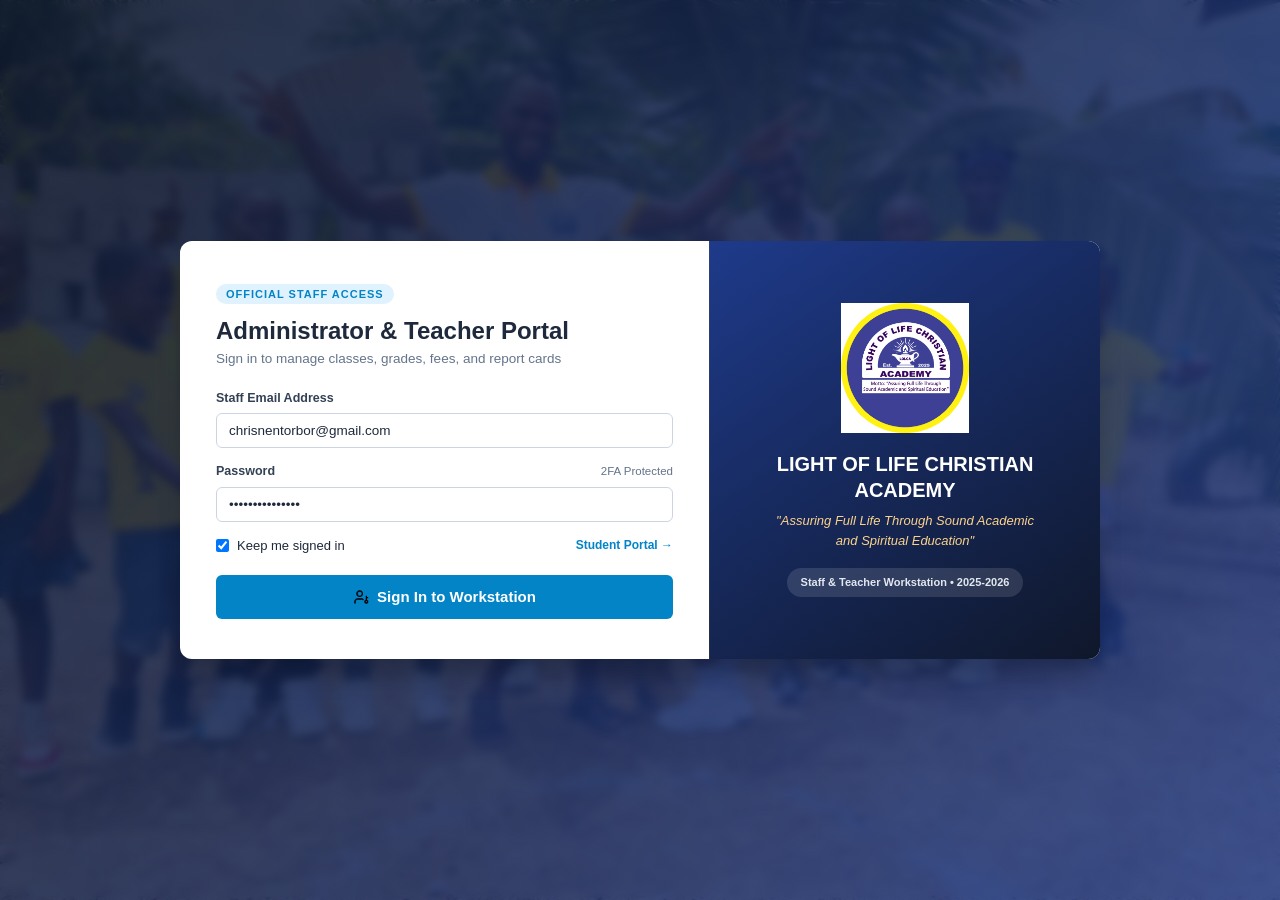
==== admin.html @ 0a9c6765 "Add files via upload" ====
<!DOCTYPE html>
<html lang="en">
<head>
  <meta charset="UTF-8">
  <meta name="viewport" content="width=device-width, initial-scale=1.0">
  <title>LOLCA Admin & Teacher Portal - Light of Life Christian Academy</title>
  <link rel="icon" type="image/png" href="assets/images/LOLCA logo circle shape.png">
  <link rel="manifest" href="manifest-admin.json">
  <meta name="theme-color" content="#1e3a8a">
  <link rel="stylesheet" href="assets/css/tokens.css">
  <link rel="stylesheet" href="assets/css/styles.css">
</head>
<body>

  <!-- =======================================================================
       GATEWAY VIEW (ADMIN & TEACHER SIGN IN)
       ======================================================================= -->
  <main id="viewGateway" class="gateway-container">
    <div id="bgSlideshow" class="login-bg-slideshow"></div>
    <div class="login-bg-overlay"></div>

    <div class="gateway-card">
      <div class="gateway-form-pane">
        <div style="margin-bottom: 20px;">
          <span style="font-size: 11px; font-weight: 700; text-transform: uppercase; letter-spacing: 1px; color: #0284c7; background: #e0f2fe; padding: 4px 10px; border-radius: 9999px;">
            Official Staff Access
          </span>
          <h2 style="font-size: 24px; font-weight: 800; color: #1e293b; margin-top: 8px;">
            Administrator & Teacher Portal
          </h2>
          <p class="text-muted" style="font-size: 13.5px;">
            Sign in to manage classes, grades, fees, and report cards
          </p>
        </div>

        <form id="formAdminLogin">
          <div class="form-group">
            <label class="form-label" for="adminEmail">Staff Email Address</label>
            <input type="email" id="adminEmail" class="input-field" 
                   value="chrisnentorbor@gmail.com" required 
                   placeholder="e.g. chrisnentorbor@gmail.com">
          </div>

          <div class="form-group">
            <div style="display: flex; justify-content: space-between; align-items: center; margin-bottom: 6px;">
              <label class="form-label" for="adminPassword" style="margin-bottom: 0;">Password</label>
              <span class="text-muted" style="font-size: 11.5px;">2FA Protected</span>
            </div>
            <input type="password" id="adminPassword" class="input-field" 
                   value="Admin@LOLCA2025" required placeholder="Enter password">
          </div>

          <div style="display: flex; align-items: center; justify-content: space-between; margin-bottom: 20px; font-size: 13px;">
            <label style="display: flex; align-items: center; gap: 8px; cursor: pointer;">
              <input type="checkbox" id="adminRememberMe" checked>
              <span>Keep me signed in</span>
            </label>
            <a href="student.html" style="font-size: 12px; color: #0284c7; font-weight: 600; text-decoration: none;">
              Student Portal &rarr;
            </a>
          </div>

          <button type="submit" class="btn btn-primary" style="width: 100%; padding: 12px; font-size: 15px;">
            <img src="assets/icons/user-key.png" class="sys-icon" alt="Sign In">
            Sign In to Workstation
          </button>
        </form>
      </div>

      <div class="gateway-brand-pane">
        <img src="assets/images/LOLCA logo circle shape.png" alt="LOLCA Crest" class="pane-crest">
        <h1 class="pane-school-name">LIGHT OF LIFE CHRISTIAN ACADEMY</h1>
        <p class="pane-motto">"Assuring Full Life Through Sound Academic and Spiritual Education"</p>
        <div class="pane-info-tag">Staff & Teacher Workstation • 2025-2026</div>
      </div>
    </div>
  </main>

  <!-- =======================================================================
       ADMIN & TEACHER WORKSTATION (IMAGE 5 STYLE: LEFT PANE & CARDS TABS)
       ======================================================================= -->
  <div id="viewAdminWorkstation" class="hidden">
    <div class="admin-layout-wrapper">
      <!-- LEFT SIDEBAR PANE -->
      <aside class="admin-sidebar no-print">
        <div class="sidebar-brand-box">
          <img src="assets/images/LOLCA logo circle shape.png" alt="Logo" class="brand-logo-img">
          <span class="brand-title-text">LOLCA Portal</span>
        </div>

        <div class="sidebar-user-card">
          <img src="assets/icons/circle-user-round.png" alt="User" class="user-avatar">
          <div>
            <div id="sidebarUserName" class="user-info-name">Staff Admin</div>
            <div id="sidebarUserRole" class="user-info-role">Super Admin</div>
          </div>
        </div>

        <nav class="sidebar-nav-menu">
          <button type="button" class="sidebar-nav-item active" data-tab="dashboard">
            <img src="assets/icons/landmark.png" class="sys-icon" alt="Dashboard">
            Dashboard
          </button>
          <button type="button" class="sidebar-nav-item" data-tab="students">
            <img src="assets/icons/users.png" class="sys-icon" alt="Students">
            Student Registry
          </button>
          <button type="button" class="sidebar-nav-item" data-tab="grades">
            <img src="assets/icons/file-text.png" class="sys-icon" alt="Grades">
            Grade Marksheets
          </button>
          <button type="button" class="sidebar-nav-item" data-tab="payments">
            <img src="assets/icons/landmark.png" class="sys-icon" alt="Fees">
            Fees & Payments
          </button>
          <button type="button" class="sidebar-nav-item" data-tab="reports">
            <img src="assets/icons/file-text.png" class="sys-icon" alt="Reports">
            Report Cards & Receipts
          </button>
          <button type="button" class="sidebar-nav-item" data-tab="admins" data-admin-only="true">
            <img src="assets/icons/user-key.png" class="sys-icon" alt="Teachers">
            Teachers & Admins
          </button>
          <button type="button" class="sidebar-nav-item" data-tab="audit" data-admin-only="true">
            <img src="assets/icons/info.png" class="sys-icon" alt="Audit">
            Audit Logs
          </button>
          <button type="button" class="sidebar-nav-item" data-tab="settings" data-admin-only="true">
            <img src="assets/icons/monitor-cog.png" class="sys-icon" alt="Settings">
            School Settings
          </button>
        </nav>
      </aside>

      <!-- MAIN AREA -->
      <div class="admin-main-area">
        <!-- TOP NAVBAR -->
        <header class="admin-top-navbar no-print">
          <div class="top-nav-left">
            <span class="top-nav-title">Primary Portal Dashboard</span>
          </div>
          <div class="top-nav-right">
            <button type="button" id="btnGoDashboard" class="btn btn-primary btn-sm">
              <img src="assets/icons/landmark.png" class="sys-icon" alt="Dashboard">
              Go To Dashboard
            </button>
            <button type="button" class="btn btn-danger btn-sm btn-logout">
              <img src="assets/icons/log-out.png" class="sys-icon" alt="Logout">
              Logout
            </button>
          </div>
        </header>

        <!-- PAGE CONTENT CONTAINER -->
        <main class="admin-page-content">

          <!-- ==========================================
               TAB: DASHBOARD (CARD TABS GRID AS IN IMAGE 5)
               ========================================== -->
          <section id="tabDashboard">
            <div class="dashboard-heading-box no-print">
              <h2>Primary Portal Dashboard</h2>
              <span class="text-muted" style="font-size:13px;">Academic Year 2025-2026</span>
            </div>

            <!-- Image 5 Style Cards Grid -->
            <div class="card-tabs-grid no-print">
              <div class="action-card-tile" data-target-tab="students">
                <div class="card-icon-square">
                  <img src="assets/icons/users.png" alt="Students">
                </div>
                <div class="card-tile-info">
                  <span class="card-tile-title">STUDENT REGISTRY</span>
                  <span class="card-tile-desc">Enroll and manage students</span>
                </div>
              </div>

              <div class="action-card-tile" data-target-tab="grades">
                <div class="card-icon-square">
                  <img src="assets/icons/file-text.png" alt="Grades">
                </div>
                <div class="card-tile-info">
                  <span class="card-tile-title">GRADE ENTRY</span>
                  <span class="card-tile-desc">Add and edit student marks</span>
                </div>
              </div>

              <div class="action-card-tile" data-target-tab="payments">
                <div class="card-icon-square">
                  <img src="assets/icons/landmark.png" alt="Fees">
                </div>
                <div class="card-tile-info">
                  <span class="card-tile-title">FEES & PAYMENTS</span>
                  <span class="card-tile-desc">Track tuition and balance</span>
                </div>
              </div>

              <div class="action-card-tile" data-target-tab="reports">
                <div class="card-icon-square">
                  <img src="assets/icons/file-text.png" alt="Reports">
                </div>
                <div class="card-tile-info">
                  <span class="card-tile-title">REPORT CARDS</span>
                  <span class="card-tile-desc">Print 2-page report cards</span>
                </div>
              </div>

              <div class="action-card-tile" data-target-tab="admins" data-admin-only="true">
                <div class="card-icon-square">
                  <img src="assets/icons/user-key.png" alt="Staff">
                </div>
                <div class="card-tile-info">
                  <span class="card-tile-title">TEACHER ASSIGNMENTS</span>
                  <span class="card-tile-desc">Assign classes & subjects</span>
                </div>
              </div>

              <div class="action-card-tile" data-target-tab="settings" data-admin-only="true">
                <div class="card-icon-square">
                  <img src="assets/icons/monitor-cog.png" alt="Settings">
                </div>
                <div class="card-tile-info">
                  <span class="card-tile-title">SETTINGS</span>
                  <span class="card-tile-desc">School configurations</span>
                </div>
              </div>

              <div class="action-card-tile" data-target-tab="audit" data-admin-only="true">
                <div class="card-icon-square">
                  <img src="assets/icons/info.png" alt="Audit">
                </div>
                <div class="card-tile-info">
                  <span class="card-tile-title">AUDIT LOGS</span>
                  <span class="card-tile-desc">Security & system records</span>
                </div>
              </div>
            </div>

            <!-- Activity Log -->
            <div class="content-box-card no-print">
              <div class="content-box-header">
                <span class="content-box-title">
                  <img src="assets/icons/info.png" class="sys-icon" alt="Info">
                  Recent School System Activity
                </span>
              </div>
              <div class="content-box-body">
                <div id="dashboardActivityList">
                  <div class="text-muted">Loading activity stream...</div>
                </div>
              </div>
            </div>
          </section>

          <!-- ==========================================
               TAB: STUDENTS REGISTRY
               ========================================== -->
          <section id="tabStudents" class="hidden">
            <div class="content-box-card">
              <div class="content-box-header">
                <div style="display:flex; align-items:center; gap:12px;">
                  <span class="content-box-title">
                    <img src="assets/icons/users.png" class="sys-icon" alt="Students">
                    Student Directory & Registry
                  </span>
                  <span id="studentCountBadge" style="font-size:11.5px; font-weight:700; background:#e0f2fe; color:#0284c7; padding:2px 8px; border-radius:9999px;">
                    0 enrolled
                  </span>
                </div>
                <button type="button" class="btn btn-primary btn-sm" onclick="LOLCA_APP.openAddStudentModal()">
                  <img src="assets/icons/square-dashed-plus.png" class="sys-icon" alt="Add">
                  Enroll New Student
                </button>
              </div>

              <div class="content-box-body">
                <div class="toolbar-row">
                  <input type="text" id="studentSearch" class="input-field" placeholder="Search student by name, ID, or guardian..." style="max-width:320px;">
                  <div style="display:flex; align-items:center; gap:8px;">
                    <label for="studentClassFilter" style="font-size:12.5px; font-weight:600;">Grade Level:</label>
                    <select id="studentClassFilter" class="select-field" style="width:160px;"></select>
                  </div>
                </div>

                <div class="table-responsive">
                  <table class="data-table">
                    <thead>
                      <tr>
                        <th>Student Name</th>
                        <th>Student ID</th>
                        <th>Class</th>
                        <th>Guardian</th>
                        <th>Phone</th>
                        <th>Status</th>
                        <th>Actions</th>
                      </tr>
                    </thead>
                    <tbody id="studentsTableBody">
                      <tr><td colspan="7" class="text-center text-muted" style="padding:24px;">Loading student records...</td></tr>
                    </tbody>
                  </table>
                </div>
              </div>
            </div>
          </section>

          <!-- ==========================================
               TAB: GRADE ENTRY & MARKSHEET
               ========================================== -->
          <section id="tabGrades" class="hidden">
            <div class="content-box-card">
              <div class="content-box-header">
                <span class="content-box-title">
                  <img src="assets/icons/file-text.png" class="sys-icon" alt="Grades">
                  Grade Entry & Assessment Marksheet
                </span>
                <span class="text-muted" style="font-size:12px;">
                  Teacher / Admin Authorization Active
                </span>
              </div>

              <div class="content-box-body">
                <div class="toolbar-row" style="background:#f8fafc; padding:12px 16px; border-radius:6px; border:1px solid #e2e8f0;">
                  <div style="display:flex; align-items:center; gap:12px; flex-wrap:wrap;">
                    <div>
                      <label class="form-label" style="font-size:11px;">Class Level</label>
                      <select id="gradesSelectClass" class="select-field" style="width:140px;"></select>
                    </div>
                    <div>
                      <label class="form-label" style="font-size:11px;">Subject</label>
                      <select id="gradesSelectSubject" class="select-field" style="width:200px;"></select>
                    </div>
                    <button type="button" id="btnLoadMarksheet" class="btn btn-secondary" style="margin-top:18px;">
                      Load Marksheet
                    </button>
                  </div>
                </div>

                <div class="table-responsive">
                  <table class="data-table">
                    <thead>
                      <tr>
                        <th>Student</th>
                        <th style="width:65px;">1st</th>
                        <th style="width:65px;">2nd</th>
                        <th style="width:65px;">3rd</th>
                        <th style="width:65px;">Ex 1</th>
                        <th style="width:65px;">4th</th>
                        <th style="width:65px;">5th</th>
                        <th style="width:65px;">6th</th>
                        <th style="width:65px;">Ex 2</th>
                        <th>Action</th>
                      </tr>
                    </thead>
                    <tbody id="marksheetTableBody">
                      <tr><td colspan="10" class="text-center text-muted" style="padding:24px;">Click Load Marksheet to display students.</td></tr>
                    </tbody>
                  </table>
                </div>
              </div>
            </div>
          </section>

          <!-- ==========================================
               TAB: FEES & PAYMENTS TRACKING (IMAGE 6 EXACT)
               ========================================== -->
          <section id="tabPayments" class="hidden">
            <div class="toolbar-row no-print" style="margin-bottom:16px;">
              <div style="display:flex; align-items:center; gap:12px; flex:1;">
                <label for="paymentStudentSelect" style="font-size:13.5px; font-weight:700;">Select Student:</label>
                <select id="paymentStudentSelect" class="select-field" style="max-width:380px;"></select>
              </div>
            </div>

            <!-- Exact Receipt Target -->
            <div id="paymentSheetContainer"></div>
          </section>

          <!-- ==========================================
               TAB: 2-PAGE REPORT CARDS (IMAGES 1, 2, 3, 4)
               ========================================== -->
          <section id="tabReports" class="hidden">
            <div class="toolbar-row no-print" style="margin-bottom:16px;">
              <div style="display:flex; align-items:center; gap:12px; flex:1;">
                <label for="reportStudentSelect" style="font-size:13.5px; font-weight:700;">Select Student:</label>
                <select id="reportStudentSelect" class="select-field" style="max-width:380px;"></select>
              </div>
            </div>

            <!-- 2-Page Half A4 Booklet Target -->
            <div id="reportCardBookletContainer"></div>
          </section>

          <!-- ==========================================
               TAB: TEACHERS & ADMINS MANAGEMENT
               ========================================== -->
          <section id="tabAdmins" class="hidden">
            <div class="content-box-card">
              <div class="content-box-header">
                <span class="content-box-title">
                  <img src="assets/icons/user-key.png" class="sys-icon" alt="Staff">
                  Teachers & Staff Administrators Management
                </span>
                <button type="button" class="btn btn-primary btn-sm" onclick="LOLCA_APP.openAddAdminModal()">
                  <img src="assets/icons/square-dashed-plus.png" class="sys-icon" alt="Add">
                  Add Administrator / Teacher
                </button>
              </div>

              <div class="content-box-body">
                <div class="table-responsive">
                  <table class="data-table">
                    <thead>
                      <tr>
                        <th>Staff Name & Email</th>
                        <th>Role</th>
                        <th>Assigned Classes</th>
                        <th>Assigned Subjects</th>
                        <th>2FA Security</th>
                        <th>Status</th>
                        <th>Actions</th>
                      </tr>
                    </thead>
                    <tbody id="adminsTableBody">
                      <tr><td colspan="7" class="text-center text-muted" style="padding:24px;">Loading staff accounts...</td></tr>
                    </tbody>
                  </table>
                </div>
              </div>
            </div>
          </section>

          <!-- ==========================================
               TAB: SECURITY AUDIT LOGS
               ========================================== -->
          <section id="tabAudit" class="hidden">
            <div class="content-box-card">
              <div class="content-box-header">
                <span class="content-box-title">
                  <img src="assets/icons/info.png" class="sys-icon" alt="Audit">
                  System Security Audit Logs
                </span>
              </div>
              <div class="content-box-body">
                <div class="table-responsive">
                  <table class="data-table">
                    <thead>
                      <tr>
                        <th>Timestamp</th>
                        <th>Actor</th>
                        <th>Action</th>
                        <th>Target</th>
                        <th>Outcome</th>
                        <th>Details</th>
                      </tr>
                    </thead>
                    <tbody id="auditTableBody">
                      <tr><td colspan="6" class="text-center text-muted" style="padding:24px;">Loading audit logs...</td></tr>
                    </tbody>
                  </table>
                </div>
              </div>
            </div>
          </section>

          <!-- ==========================================
               TAB: SYSTEM SETTINGS (NO BACKEND URL IN UI)
               ========================================== -->
          <section id="tabSettings" class="hidden">
            <div class="content-box-card">
              <div class="content-box-header">
                <span class="content-box-title">
                  <img src="assets/icons/monitor-cog.png" class="sys-icon" alt="Settings">
                  School Profile & Configurations
                </span>
              </div>
              <div class="content-box-body">
                <div class="form-grid-2">
                  <div class="form-group">
                    <label class="form-label">Official Registered Name</label>
                    <input type="text" id="setSchoolName" class="input-field" readonly>
                  </div>
                  <div class="form-group">
                    <label class="form-label">Campus Location</label>
                    <input type="text" id="setCampusLocation" class="input-field" readonly>
                  </div>
                  <div class="form-group">
                    <label class="form-label">Contact Phones</label>
                    <input type="text" id="setContactPhones" class="input-field" readonly>
                  </div>
                  <div class="form-group">
                    <label class="form-label">Contact Email</label>
                    <input type="text" id="setContactEmail" class="input-field" readonly>
                  </div>
                  <div class="form-group">
                    <label class="form-label">Active Academic Year</label>
                    <input type="text" id="setAcademicYear" class="input-field" readonly>
                  </div>
                </div>
              </div>
            </div>
          </section>

        </main>
      </div>
    </div>
  </div>

  <!-- =======================================================================
       MODALS
       ======================================================================= -->

  <!-- Modal: Record Payment -->
  <div id="modalRecordPayment" class="modal-overlay hidden">
    <div class="modal-dialog">
      <div class="modal-header">
        <h3>Record Student Payment</h3>
        <button type="button" class="modal-close-btn" data-close-modal="modalRecordPayment">&times;</button>
      </div>
      <form id="formRecordPayment">
        <div class="modal-body">
          <div class="form-group">
            <label class="form-label">Student ID</label>
            <input type="text" id="recordPayStudentId" class="input-field" readonly>
          </div>
          <div class="form-grid-2">
            <div class="form-group">
              <label class="form-label">Class Level & Total Fee</label>
              <input type="text" id="recordPayClass" class="input-field" readonly>
            </div>
            <div class="form-group">
              <label class="form-label">Current Balance Remaining</label>
              <input type="text" id="recordPayBalance" class="input-field" readonly style="font-weight:700; color:#b91c1c;">
            </div>
          </div>
          <div class="form-grid-2">
            <div class="form-group">
              <label class="form-label">Payment Category *</label>
              <select id="recordPayType" class="select-field" required>
                <option value="Tuition">Tuition Fees</option>
                <option value="Other Fees">Other Fees (Registration/ID/Activity)</option>
              </select>
            </div>
            <div class="form-group">
              <label class="form-label">Amount Paid ($ USD) *</label>
              <input type="number" id="recordPayAmount" class="input-field" min="1" step="any" required placeholder="e.g. 50">
            </div>
          </div>
          <div class="form-grid-2">
            <div class="form-group">
              <label class="form-label">Payment Description</label>
              <input type="text" id="recordPayDesc" class="input-field" placeholder="e.g. 1st Semester 2nd Installment">
            </div>
            <div class="form-group">
              <label class="form-label">Receipt Number (Optional)</label>
              <input type="text" id="recordPayReceiptNum" class="input-field" placeholder="Leave empty for auto-generated">
            </div>
          </div>
          <div class="form-group">
            <label class="form-label">Comments / Bank / MoMo Ref</label>
            <input type="text" id="recordPayComments" class="input-field" placeholder="e.g. Paid in Cash / MTN MoMo ref">
          </div>
        </div>
        <div class="modal-footer">
          <button type="button" class="btn btn-secondary" data-close-modal="modalRecordPayment">Cancel</button>
          <button type="submit" class="btn btn-primary">Save Payment & Deduct Balance</button>
        </div>
      </form>
    </div>
  </div>

  <!-- Modal: Add / Edit Student -->
  <div id="modalAddStudent" class="modal-overlay hidden">
    <div class="modal-dialog modal-dialog-lg">
      <div class="modal-header">
        <h3 id="modalAddStudentTitle">Enroll New Student</h3>
        <button type="button" class="modal-close-btn" data-close-modal="modalAddStudent">&times;</button>
      </div>
      <form id="formAddStudent">
        <input type="hidden" id="editStudentOriginalId" value="">
        <div class="modal-body">
          <div class="form-grid-2">
            <div class="form-group">
              <label class="form-label">Student ID (Leave blank to auto-generate)</label>
              <input type="text" id="inpStudentId" class="input-field" placeholder="e.g. LOLCA-2025-004">
            </div>
            <div class="form-group">
              <label class="form-label">Full Student Name *</label>
              <input type="text" id="inpStudentName" class="input-field" required placeholder="Full Name">
            </div>
            <div class="form-group">
              <label class="form-label">Class Level (Nursery - Grade 6) *</label>
              <select id="inpStudentClass" class="select-field" required></select>
            </div>
            <div class="form-group">
              <label class="form-label">Gender</label>
              <select id="inpStudentGender" class="select-field">
                <option value="Male">Male</option>
                <option value="Female">Female</option>
              </select>
            </div>
            <div class="form-group">
              <label class="form-label">Date of Birth</label>
              <input type="date" id="inpStudentDob" class="input-field">
            </div>
            <div class="form-group">
              <label class="form-label">Parent / Guardian Name</label>
              <input type="text" id="inpGuardianName" class="input-field" placeholder="Guardian Name">
            </div>
            <div class="form-group">
              <label class="form-label">Contact Phone</label>
              <input type="text" id="inpGuardianPhone" class="input-field" placeholder="+231-...">
            </div>
            <div class="form-group">
              <label class="form-label">Guardian Email</label>
              <input type="email" id="inpGuardianEmail" class="input-field" placeholder="Email">
            </div>
          </div>
          <div class="form-group">
            <label class="form-label">Residential Address</label>
            <input type="text" id="inpStudentAddress" class="input-field" placeholder="Address">
          </div>
          <div class="form-group">
            <label class="form-label">Status</label>
            <select id="inpStudentStatus" class="select-field">
              <option value="Active">Active</option>
              <option value="Suspended">Suspended</option>
            </select>
          </div>
        </div>
        <div class="modal-footer">
          <button type="button" class="btn btn-secondary" data-close-modal="modalAddStudent">Cancel</button>
          <button type="submit" class="btn btn-primary">Save Student</button>
        </div>
      </form>
    </div>
  </div>

  <!-- Modal: Add / Edit Admin or Teacher -->
  <div id="modalAddAdmin" class="modal-overlay hidden">
    <div class="modal-dialog modal-dialog-lg">
      <div class="modal-header">
        <h3 id="modalAddAdminTitle">Add Administrator or Teacher</h3>
        <button type="button" class="modal-close-btn" data-close-modal="modalAddAdmin">&times;</button>
      </div>
      <form id="formAddAdmin">
        <input type="hidden" id="editAdminOriginalId" value="">
        <div class="modal-body">
          <div class="form-grid-2">
            <div class="form-group">
              <label class="form-label">Staff Email *</label>
              <input type="email" id="inpAdminEmail" class="input-field" required placeholder="e.g. teacher@lolca.edu.lr">
            </div>
            <div class="form-group">
              <label class="form-label">Full Legal Name *</label>
              <input type="text" id="inpAdminFullName" class="input-field" required placeholder="e.g. Mrs. Rebecca Flomo">
            </div>
            <div class="form-group">
              <label class="form-label">Role *</label>
              <select id="inpAdminRole" class="select-field" required>
                <option value="Teacher">Teacher (Restricted to assigned classes & subjects)</option>
                <option value="Staff Admin">Staff Administrator</option>
                <option value="Dean of Academics">Dean of Academics</option>
                <option value="Principal">Principal</option>
              </select>
            </div>
            <div class="form-group">
              <label class="form-label">Contact Phone</label>
              <input type="text" id="inpAdminPhone" class="input-field" placeholder="+231-...">
            </div>
            <div class="form-group">
              <label class="form-label">Password *</label>
              <input type="password" id="inpAdminPassword" class="input-field" placeholder="Initial password">
            </div>
            <div class="form-group" style="display:flex; align-items:center; margin-top:24px;">
              <label style="display:flex; align-items:center; gap:8px; cursor:pointer;">
                <input type="checkbox" id="inpAdmin2FA">
                <span>Enforce 2FA OTP for this user</span>
              </label>
            </div>
          </div>

          <!-- Teacher Assignments -->
          <div style="background:#f8fafc; border:1px solid #e2e8f0; border-radius:6px; padding:14px; margin-top:14px;">
            <div style="font-weight:700; font-size:13px; margin-bottom:8px; color:#0284c7;">
              Teacher Assignments & Permissions:
            </div>
            <div class="form-group">
              <label class="form-label">Assign Classes (Teacher can only enter marks for checked classes):</label>
              <div id="teacherClassesCheckboxes"></div>
            </div>
            <div class="form-group">
              <label class="form-label">Assign Subjects (Comma-separated, or 'all'):</label>
              <input type="text" id="inpTeacherSubjects" class="input-field" placeholder="e.g. Grammar, Reading Comprehension, Arithmetic">
            </div>
          </div>
        </div>
        <div class="modal-footer">
          <button type="button" class="btn btn-secondary" data-close-modal="modalAddAdmin">Cancel</button>
          <button type="submit" class="btn btn-primary">Save Staff User</button>
        </div>
      </form>
    </div>
  </div>

  <!-- Modal: 2FA Verification -->
  <div id="modal2FA" class="modal-overlay hidden">
    <div class="modal-dialog">
      <div class="modal-header">
        <h3>Two-Factor Security Verification</h3>
        <button type="button" class="modal-close-btn" data-close-modal="modal2FA">&times;</button>
      </div>
      <form id="formVerify2FA">
        <div class="modal-body text-center">
          <h4 style="font-size:17px; margin-bottom:6px;">Enter 6-Digit OTP</h4>
          <p id="note2FAInfo" class="text-muted" style="font-size:12.5px;"></p>
          <div id="display2FAEmail" style="font-weight:700; color:#0284c7; margin-top:4px;"></div>
          <div class="otp-input-container">
            <input type="text" maxlength="1" id="otp1" class="otp-digit" required autocomplete="off">
            <input type="text" maxlength="1" id="otp2" class="otp-digit" required autocomplete="off">
            <input type="text" maxlength="1" id="otp3" class="otp-digit" required autocomplete="off">
            <input type="text" maxlength="1" id="otp4" class="otp-digit" required autocomplete="off">
            <input type="text" maxlength="1" id="otp5" class="otp-digit" required autocomplete="off">
            <input type="text" maxlength="1" id="otp6" class="otp-digit" required autocomplete="off">
          </div>
          <div style="font-size:12px; color:#64748b;">
            Didn't receive code?
            <button type="button" id="btnResend2FA" class="btn btn-secondary btn-sm" disabled>
              Resend Code <span id="resendCountdown">(60s)</span>
            </button>
          </div>
        </div>
        <div class="modal-footer">
          <button type="button" class="btn btn-secondary" data-close-modal="modal2FA">Cancel</button>
          <button type="submit" class="btn btn-primary">Verify & Enter Workstation</button>
        </div>
      </form>
    </div>
  </div>

  <!-- Global Loader -->
  <div id="globalLoader" class="global-loader-overlay hidden">
    <div class="loader-content">
      <div class="loader-spinner"></div>
      <div class="loader-text">Communicating with LOLCA System...</div>
    </div>
  </div>

  <!-- Scripts -->
  <script src="assets/js/config.js"></script>
  <script src="assets/js/api.js"></script>
  <script src="assets/js/app.js"></script>
  <script>
    if ('serviceWorker' in navigator) {
      navigator.serviceWorker.register('sw.js').catch(() => {});
    }
  </script>
</body>
</html>
---- assets/css/tokens.css ----
/**
 * tokens.css
 * -----------------------------------------------------------------------
 * Design Tokens for Light of Life Christian Academy (LOLCA) System.
 * Clean, modern, high-contrast, strictly professional.
 * -----------------------------------------------------------------------
 */

:root {
  /* Brand Primary: Deep Royal Navy Blue */
  --color-primary: #1e3a8a;
  --color-primary-hover: #1d4ed8;
  --color-primary-light: #eff6ff;
  --color-primary-dark: #172554;

  /* Brand Secondary: Gold / Amber */
  --color-accent: #f59e0b;
  --color-accent-hover: #d97706;
  --color-accent-light: #fef3c7;
  --color-accent-dark: #b45309;

  /* Neutrals & Surfaces */
  --color-bg-body: #f8fafc;
  --color-bg-surface: #ffffff;
  --color-bg-surface-elevated: #ffffff;
  --color-bg-subtle: #f1f5f9;
  --color-border: #e2e8f0;
  --color-border-focus: #3b82f6;

  /* Text Colors */
  --color-text-main: #0f172a;
  --color-text-muted: #64748b;
  --color-text-subtle: #94a3b8;
  --color-text-inverse: #ffffff;

  /* Status Colors */
  --color-success: #10b981;
  --color-success-bg: #ecfdf5;
  --color-success-border: #a7f3d0;
  
  --color-warning: #f59e0b;
  --color-warning-bg: #fffbeb;
  --color-warning-border: #fde68a;

  --color-danger: #ef4444;
  --color-danger-bg: #fef2f2;
  --color-danger-border: #fecaca;

  --color-info: #3b82f6;
  --color-info-bg: #eff6ff;
  --color-info-border: #bfdbfe;

  /* Typography */
  --font-family-base: -apple-system, BlinkMacSystemFont, "Segoe UI", Roboto, Helvetica, Arial, sans-serif;
  --font-family-mono: ui-monospace, SFMono-Regular, Menlo, Monaco, Consolas, "Liberation Mono", "Courier New", monospace;

  /* Elevation & Shadows */
  --shadow-sm: 0 1px 2px 0 rgba(0, 0, 0, 0.05);
  --shadow-md: 0 4px 6px -1px rgba(0, 0, 0, 0.1), 0 2px 4px -2px rgba(0, 0, 0, 0.1);
  --shadow-lg: 0 10px 15px -3px rgba(0, 0, 0, 0.1), 0 4px 6px -4px rgba(0, 0, 0, 0.1);
  --shadow-xl: 0 20px 25px -5px rgba(0, 0, 0, 0.1), 0 8px 10px -6px rgba(0, 0, 0, 0.1);

  /* Radius */
  --radius-sm: 4px;
  --radius-md: 8px;
  --radius-lg: 12px;
  --radius-xl: 16px;
  --radius-full: 9999px;

  /* Transitions */
  --transition-fast: 150ms ease;
  --transition-normal: 250ms ease;
}
---- assets/css/styles.css ----
/**
 * styles.css
 * -----------------------------------------------------------------------
 * Main Stylesheet for Light of Life Christian Academy (LOLCA) System.
 * Clean, modern, responsive, no emojis, official school theme.
 * Matches Image 5 (Cards tabs & left sidebar layout),
 * Images 1, 2, 3, 4 (Exact 2-page half A4 report card),
 * and Image 6 (Exact Student Payments Information Tracking receipt).
 * -----------------------------------------------------------------------
 */

*, *::before, *::after {
  box-sizing: border-box;
  margin: 0;
  padding: 0;
}

body {
  font-family: var(--font-family-base, -apple-system, BlinkMacSystemFont, "Segoe UI", Roboto, sans-serif);
  background-color: #f1f5f9;
  color: #1e293b;
  line-height: 1.5;
  -webkit-font-smoothing: antialiased;
  min-height: 100vh;
}

/* Utilities */
.hidden { display: none !important; }
.text-center { text-align: center; }
.text-right { text-align: right; }
.text-muted { color: #64748b; }
.font-bold { font-weight: 700; }
.font-semibold { font-weight: 600; }

.sys-icon {
  width: 16px;
  height: 16px;
  object-fit: contain;
  vertical-align: middle;
  display: inline-block;
}
.sys-icon-lg {
  width: 22px;
  height: 22px;
  object-fit: contain;
  vertical-align: middle;
}
.sys-icon-xl {
  width: 32px;
  height: 32px;
  object-fit: contain;
}

/* Buttons */
.btn {
  display: inline-flex;
  align-items: center;
  justify-content: center;
  gap: 8px;
  font-family: inherit;
  font-size: 13.5px;
  font-weight: 600;
  padding: 9px 16px;
  border-radius: 6px;
  border: 1px solid transparent;
  cursor: pointer;
  transition: all 0.2s ease;
  text-decoration: none;
  line-height: 1.2;
}
.btn:disabled { opacity: 0.6; cursor: not-allowed; }
.btn-primary { background-color: #0284c7; color: #ffffff; }
.btn-primary:hover:not(:disabled) { background-color: #0369a1; }
.btn-accent { background-color: #f59e0b; color: #ffffff; }
.btn-accent:hover:not(:disabled) { background-color: #d97706; }
.btn-danger { background-color: #ef4444; color: #ffffff; }
.btn-danger:hover:not(:disabled) { background-color: #dc2626; }
.btn-secondary { background-color: #ffffff; color: #1e293b; border-color: #cbd5e1; }
.btn-secondary:hover:not(:disabled) { background-color: #f8fafc; border-color: #94a3b8; }
.btn-sm { font-size: 12px; padding: 5px 10px; border-radius: 4px; }

/* Form Controls */
.form-group { margin-bottom: 14px; text-align: left; }
.form-label { display: block; font-size: 12.5px; font-weight: 600; color: #334155; margin-bottom: 5px; }
.input-field, .select-field, .textarea-field {
  width: 100%;
  padding: 9px 12px;
  font-size: 13.5px;
  font-family: inherit;
  border: 1px solid #cbd5e1;
  border-radius: 6px;
  background-color: #ffffff;
  color: #1e293b;
  outline: none;
  transition: border-color 0.2s ease;
}
.input-field:focus, .select-field:focus { border-color: #0284c7; box-shadow: 0 0 0 2px rgba(2, 132, 199, 0.15); }

/* =======================================================================
   GATEWAY LOGIN CONTAINER & SLIDESHOW
   ======================================================================= */
.gateway-container {
  position: relative;
  min-height: 100vh;
  display: flex;
  align-items: center;
  justify-content: center;
  padding: 24px;
}
.login-bg-slideshow {
  position: absolute;
  top: 0; left: 0; right: 0; bottom: 0;
  z-index: 0;
}
.login-bg-slideshow .slide {
  position: absolute;
  top: 0; left: 0; right: 0; bottom: 0;
  background-size: cover;
  background-position: center;
  opacity: 0;
  transition: opacity 1.5s ease-in-out;
}
.login-bg-slideshow .slide.active { opacity: 1; }
.login-bg-overlay {
  position: absolute;
  top: 0; left: 0; right: 0; bottom: 0;
  background: linear-gradient(135deg, rgba(15, 23, 42, 0.88) 0%, rgba(30, 58, 138, 0.85) 100%);
  backdrop-filter: blur(4px);
}
.gateway-card {
  position: relative;
  z-index: 10;
  width: 100%;
  max-width: 920px;
  background: #ffffff;
  border-radius: 12px;
  box-shadow: 0 20px 25px -5px rgba(0, 0, 0, 0.25);
  display: grid;
  grid-template-columns: 1.15fr 0.85fr;
  overflow: hidden;
}
@media (max-width: 820px) {
  .gateway-card { grid-template-columns: 1fr; }
  .gateway-brand-pane { display: none; }
}
.gateway-form-pane { padding: 40px 36px; display: flex; flex-direction: column; justify-content: center; }
.gateway-brand-pane {
  background: linear-gradient(145deg, #1e3a8a 0%, #0f172a 100%);
  color: #ffffff;
  padding: 40px 32px;
  display: flex;
  flex-direction: column;
  align-items: center;
  justify-content: center;
  text-align: center;
  border-left: 1px solid rgba(255, 255, 255, 0.1);
}
.gateway-brand-pane .pane-crest {
  width: 130px;
  height: 130px;
  object-fit: contain;
  margin-bottom: 18px;
}
.gateway-brand-pane .pane-school-name { font-size: 20px; font-weight: 800; margin-bottom: 8px; line-height: 1.3; }
.gateway-brand-pane .pane-motto { font-size: 13px; font-style: italic; color: #fbd38d; margin-bottom: 18px; max-width: 270px; }
.gateway-brand-pane .pane-info-tag {
  background: rgba(255, 255, 255, 0.12);
  padding: 6px 14px;
  border-radius: 9999px;
  font-size: 11px;
  font-weight: 600;
  color: #e2e8f0;
}

/* Gateway Tabs */
.gateway-tabs {
  display: flex;
  background: #f1f5f9;
  border-radius: 6px;
  padding: 4px;
  margin-bottom: 20px;
  gap: 4px;
}
.gateway-tab-btn {
  flex: 1;
  padding: 9px 12px;
  font-size: 13px;
  font-weight: 600;
  border: none;
  border-radius: 4px;
  background: transparent;
  color: #64748b;
  cursor: pointer;
  transition: all 0.2s ease;
  display: inline-flex;
  align-items: center;
  justify-content: center;
  gap: 6px;
}
.gateway-tab-btn.active {
  background: #ffffff;
  color: #0284c7;
  box-shadow: 0 1px 3px rgba(0,0,0,0.1);
}

/* OTP 2FA inputs */
.otp-input-container {
  display: flex;
  justify-content: center;
  gap: 10px;
  margin: 20px 0;
}
.otp-digit {
  width: 46px;
  height: 54px;
  font-size: 24px;
  font-weight: 800;
  text-align: center;
  border: 2px solid #cbd5e1;
  border-radius: 6px;
  font-family: monospace;
  outline: none;
}
.otp-digit:focus { border-color: #0284c7; box-shadow: 0 0 0 3px rgba(2, 132, 199, 0.2); }

/* =======================================================================
   ADMIN WORKSTATION: WORKSPACE WITH LEFT PANE (IMAGE 5 STYLE)
   ======================================================================= */
.admin-layout-wrapper {
  display: flex;
  min-height: 100vh;
}

/* Left Sidebar Pane */
.admin-sidebar {
  width: 250px;
  background: #ffffff;
  border-right: 1px solid #e2e8f0;
  display: flex;
  flex-direction: column;
  flex-shrink: 0;
}
.sidebar-brand-box {
  padding: 20px 16px;
  border-bottom: 1px solid #e2e8f0;
  display: flex;
  align-items: center;
  gap: 10px;
}
.sidebar-brand-box .brand-logo-img {
  width: 36px;
  height: 36px;
  object-fit: contain;
}
.sidebar-brand-box .brand-title-text {
  font-size: 15px;
  font-weight: 800;
  color: #0284c7;
}

.sidebar-user-card {
  padding: 16px;
  border-bottom: 1px solid #e2e8f0;
  display: flex;
  align-items: center;
  gap: 10px;
  background: #f8fafc;
}
.sidebar-user-card .user-avatar {
  width: 38px;
  height: 38px;
  border-radius: 50%;
  border: 1px solid #cbd5e1;
}
.sidebar-user-card .user-info-name {
  font-size: 13px;
  font-weight: 700;
  color: #1e293b;
  line-height: 1.2;
}
.sidebar-user-card .user-info-role {
  font-size: 11px;
  color: #0284c7;
  font-weight: 600;
}

.sidebar-nav-menu {
  padding: 12px 8px;
  flex: 1;
  display: flex;
  flex-direction: column;
  gap: 3px;
}
.sidebar-nav-item {
  display: flex;
  align-items: center;
  gap: 12px;
  padding: 10px 14px;
  font-size: 13px;
  font-weight: 600;
  color: #475569;
  border-radius: 6px;
  border: none;
  background: transparent;
  cursor: pointer;
  transition: all 0.15s ease;
  text-align: left;
  width: 100%;
}
.sidebar-nav-item:hover {
  background: #f1f5f9;
  color: #0284c7;
}
.sidebar-nav-item.active {
  background: #e0f2fe;
  color: #0284c7;
  font-weight: 700;
}

/* Top App Header */
.admin-main-area {
  flex: 1;
  display: flex;
  flex-direction: column;
  min-width: 0;
  background: #f8fafc;
}
.admin-top-navbar {
  height: 60px;
  background: #ffffff;
  border-bottom: 1px solid #e2e8f0;
  display: flex;
  align-items: center;
  justify-content: space-between;
  padding: 0 24px;
  position: sticky;
  top: 0;
  z-index: 50;
}
.top-nav-left {
  display: flex;
  align-items: center;
  gap: 12px;
}
.top-nav-title {
  font-size: 18px;
  font-weight: 800;
  color: #0284c7;
}
.top-nav-right {
  display: flex;
  align-items: center;
  gap: 12px;
}

/* Main Content Workspace */
.admin-page-content {
  padding: 24px;
  flex: 1;
  max-width: 1400px;
  width: 100%;
  margin: 0 auto;
}

/* =======================================================================
   CARDS TABS DASHBOARD VIEW (IMAGE 5 STYLE)
   ======================================================================= */
.dashboard-heading-box {
  margin-bottom: 24px;
  display: flex;
  justify-content: space-between;
  align-items: center;
}
.dashboard-heading-box h2 {
  font-size: 22px;
  font-weight: 800;
  color: #1e293b;
}

.card-tabs-grid {
  display: grid;
  grid-template-columns: repeat(auto-fit, minmax(260px, 1fr));
  gap: 18px;
  margin-bottom: 30px;
}

.action-card-tile {
  background: #ffffff;
  border: 1px solid #e2e8f0;
  border-radius: 8px;
  padding: 16px 20px;
  display: flex;
  align-items: center;
  gap: 16px;
  box-shadow: 0 1px 3px rgba(0, 0, 0, 0.05);
  cursor: pointer;
  transition: transform 0.15s ease, box-shadow 0.15s ease, border-color 0.15s ease;
  user-select: none;
}
.action-card-tile:hover {
  transform: translateY(-2px);
  box-shadow: 0 6px 12px rgba(0, 0, 0, 0.08);
  border-color: #0284c7;
}
.action-card-tile .card-icon-square {
  width: 48px;
  height: 48px;
  border-radius: 6px;
  background: #0284c7;
  display: flex;
  align-items: center;
  justify-content: center;
  flex-shrink: 0;
}
.action-card-tile .card-icon-square img {
  width: 24px;
  height: 24px;
  filter: brightness(0) invert(1);
}
.action-card-tile .card-tile-info {
  display: flex;
  flex-direction: column;
}
.action-card-tile .card-tile-title {
  font-size: 13.5px;
  font-weight: 800;
  color: #1e293b;
  text-transform: uppercase;
  letter-spacing: 0.5px;
}
.action-card-tile .card-tile-desc {
  font-size: 11.5px;
  color: #64748b;
  margin-top: 2px;
}

/* Content Container Card */
.content-box-card {
  background: #ffffff;
  border: 1px solid #e2e8f0;
  border-radius: 8px;
  box-shadow: 0 1px 3px rgba(0, 0, 0, 0.05);
  margin-bottom: 24px;
  overflow: hidden;
}
.content-box-header {
  padding: 16px 20px;
  border-bottom: 1px solid #e2e8f0;
  display: flex;
  align-items: center;
  justify-content: space-between;
  flex-wrap: wrap;
  gap: 12px;
}
.content-box-title {
  font-size: 15px;
  font-weight: 700;
  color: #1e293b;
  display: flex;
  align-items: center;
  gap: 8px;
}
.content-box-body {
  padding: 20px;
}

/* Toolbar */
.toolbar-row {
  display: flex;
  align-items: center;
  justify-content: space-between;
  gap: 12px;
  flex-wrap: wrap;
  margin-bottom: 16px;
}

/* Data Tables */
.table-responsive {
  width: 100%;
  overflow-x: auto;
}
.data-table {
  width: 100%;
  border-collapse: collapse;
  text-align: left;
  font-size: 13px;
}
.data-table th {
  background: #f8fafc;
  color: #475569;
  font-weight: 700;
  padding: 10px 14px;
  border-bottom: 1px solid #e2e8f0;
  white-space: nowrap;
}
.data-table td {
  padding: 12px 14px;
  border-bottom: 1px solid #f1f5f9;
  color: #1e293b;
  vertical-align: middle;
}
.data-table tbody tr:hover {
  background-color: #f8fafc;
}

/* Modals */
.modal-overlay {
  position: fixed;
  top: 0; left: 0; right: 0; bottom: 0;
  background: rgba(15, 23, 42, 0.6);
  backdrop-filter: blur(4px);
  display: flex;
  align-items: center;
  justify-content: center;
  z-index: 1000;
  padding: 20px;
}
.modal-dialog {
  background: #ffffff;
  border-radius: 10px;
  box-shadow: 0 20px 25px -5px rgba(0, 0, 0, 0.2);
  width: 100%;
  max-width: 600px;
  max-height: 90vh;
  display: flex;
  flex-direction: column;
  overflow: hidden;
}
.modal-dialog-lg { max-width: 800px; }
.modal-dialog-xl { max-width: 1050px; }
.modal-header {
  padding: 16px 20px;
  border-bottom: 1px solid #e2e8f0;
  display: flex;
  align-items: center;
  justify-content: space-between;
}
.modal-header h3 { font-size: 16px; font-weight: 700; }
.modal-close-btn { background: transparent; border: none; font-size: 20px; cursor: pointer; color: #94a3b8; }
.modal-body { padding: 20px; overflow-y: auto; }
.modal-footer {
  padding: 14px 20px;
  border-top: 1px solid #e2e8f0;
  display: flex;
  align-items: center;
  justify-content: flex-end;
  gap: 10px;
  background: #f8fafc;
}
.form-grid-2 { display: grid; grid-template-columns: 1fr 1fr; gap: 14px; }
.form-grid-3 { display: grid; grid-template-columns: 1fr 1fr 1fr; gap: 14px; }
@media (max-width: 640px) {
  .form-grid-2, .form-grid-3 { grid-template-columns: 1fr; }
}

/* =======================================================================
   EXACT REPORT CARD STYLES (IMAGES 1, 2, 3, 4)
   TWO-PAGE HALF A4 BOOKLET
   ======================================================================= */
.report-booklet-wrapper {
  display: flex;
  flex-direction: column;
  gap: 24px;
  align-items: center;
  margin: 0 auto;
}

.report-page-sheet {
  background: #ffffff;
  width: 100%;
  max-width: 950px;
  min-height: 600px;
  padding: 24px;
  box-shadow: 0 4px 6px -1px rgba(0, 0, 0, 0.1);
  border: 1px solid #cbd5e1;
  font-family: Arial, sans-serif;
  color: #000000;
}

/* Page 1: Outer Cover & Promotion Statement (Two Columns) */
.report-cover-grid {
  display: grid;
  grid-template-columns: 1fr 1.1fr;
  gap: 20px;
  height: 100%;
}

.cover-left-box {
  border: 4px solid #000000;
  padding: 24px 20px;
  display: flex;
  flex-direction: column;
  justify-content: space-between;
}
.promotion-title {
  text-align: center;
  font-size: 20px;
  font-weight: 800;
  font-style: italic;
  text-decoration: underline;
  margin-bottom: 24px;
}
.promotion-statement-text {
  font-size: 13.5px;
  line-height: 2;
}
.blank-fill-line {
  display: inline-block;
  border-bottom: 1px solid #000000;
  min-width: 120px;
  text-align: center;
  font-weight: 700;
  padding: 0 4px;
}

.cover-right-box {
  border: 4px solid #000000;
  padding: 20px;
  display: flex;
  flex-direction: column;
}
.cover-header-row {
  display: flex;
  gap: 12px;
  align-items: center;
  margin-bottom: 14px;
}
.cover-shield-crest {
  width: 76px;
  height: 76px;
  object-fit: contain;
}
.cover-header-text h3 {
  font-size: 16px;
  font-weight: 900;
  color: #0f172a;
  line-height: 1.2;
}
.cover-contact-text {
  font-size: 11px;
  font-style: italic;
  line-height: 1.35;
  color: #000000;
}

.report-main-badge-title {
  text-align: center;
  font-size: 17px;
  font-weight: 900;
  font-style: italic;
  text-decoration: underline;
  margin: 12px 0 16px 0;
  letter-spacing: 0.5px;
}

.parents-guardian-heading {
  text-align: center;
  font-size: 13px;
  font-weight: 900;
  font-style: italic;
  text-decoration: underline;
  margin-top: 14px;
}
.parents-guardian-sub {
  text-align: center;
  font-size: 11.5px;
  font-style: italic;
  margin-bottom: 10px;
}

.period-signatures-table {
  width: 100%;
  border-collapse: collapse;
  font-size: 12px;
  margin-bottom: 14px;
}
.period-signatures-table th, .period-signatures-table td {
  border: 1px solid #000000;
  padding: 4px 8px;
  text-align: center;
}
.period-signatures-table th { font-weight: 700; }

.cover-warning-note {
  font-size: 11px;
  font-style: italic;
  line-height: 1.4;
  margin-top: auto;
}

/* Page 2: Inside Marks Table (First Semester and Second Semester) */
.report-marks-grid {
  display: grid;
  grid-template-columns: 1fr 1fr;
  gap: 16px;
  margin-bottom: 16px;
}

.semester-marks-table {
  width: 100%;
  border-collapse: collapse;
  font-size: 11px;
  font-family: Arial, sans-serif;
}
.semester-marks-table th, .semester-marks-table td {
  border: 1px solid #000000;
  padding: 3px 4px;
  text-align: center;
}
.semester-marks-table .sem-header-title {
  background: #ffffff;
  font-weight: 900;
  font-size: 12.5px;
  padding: 6px;
}
.semester-marks-table .category-header-row {
  background: #fbd38d; /* Peach/apricot header as in reference */
  font-weight: 900;
  text-align: center;
  font-size: 11.5px;
  letter-spacing: 0.5px;
}
.semester-marks-table .subj-name-cell {
  text-align: left;
  padding-left: 6px;
  font-weight: normal;
  white-space: nowrap;
}

.conduct-attendance-box {
  border-top: 1px solid #000000;
  padding-top: 8px;
  margin-top: 10px;
  font-size: 11.5px;
  display: flex;
  justify-content: space-between;
}

/* =======================================================================
   EXACT PAYMENT TRACKING RECEIPT (IMAGE 6)
   ======================================================================= */
.payment-receipt-sheet {
  background: #ffffff;
  width: 100%;
  max-width: 820px;
  padding: 24px 30px;
  margin: 0 auto;
  border: 3px double #1e3a8a;
  font-family: Arial, sans-serif;
  color: #000000;
  box-shadow: 0 4px 6px -1px rgba(0, 0, 0, 0.1);
}

.receipt-header-row {
  display: flex;
  align-items: center;
  justify-content: space-between;
  text-align: center;
  margin-bottom: 12px;
}
.receipt-logo-crest {
  width: 72px;
  height: 72px;
  object-fit: contain;
}
.receipt-header-text h2 {
  font-size: 21px;
  font-weight: 900;
  color: #1e3a8a;
  letter-spacing: 0.5px;
  margin-bottom: 2px;
}
.receipt-header-text .receipt-location-info {
  font-size: 11px;
  font-style: italic;
  line-height: 1.35;
}

.receipt-yellow-divider {
  height: 3px;
  background: #f59e0b;
  margin-bottom: 16px;
}

.receipt-section-box-title {
  border: 2px solid #1e3a8a;
  padding: 5px 12px;
  text-align: center;
  font-size: 13.5px;
  font-weight: 900;
  color: #1e3a8a;
  letter-spacing: 0.5px;
  margin: 14px auto 10px auto;
  max-width: 500px;
}

.receipt-student-meta-table {
  width: 100%;
  border-collapse: collapse;
  margin-bottom: 14px;
  font-size: 12.5px;
}
.receipt-student-meta-table td {
  border: 1.5px solid #000000;
  padding: 7px 10px;
  font-weight: 700;
}

.receipt-items-table {
  width: 100%;
  border-collapse: collapse;
  font-size: 12px;
  margin-bottom: 16px;
}
.receipt-items-table th, .receipt-items-table td {
  border: 1.5px solid #000000;
  padding: 6px 8px;
  text-align: left;
}
.receipt-items-table th {
  text-align: center;
  font-weight: 800;
  background: #f8fafc;
}

.receipt-financial-summary-grid {
  display: grid;
  grid-template-columns: repeat(3, 1fr);
  gap: 12px;
  margin-top: 16px;
  border: 2px solid #1e3a8a;
  padding: 12px;
  background: #f8fafc;
  text-align: center;
}
.summary-stat-val {
  font-size: 18px;
  font-weight: 900;
  color: #1e3a8a;
}
.summary-stat-lbl {
  font-size: 11px;
  font-weight: 700;
  color: #64748b;
  text-transform: uppercase;
}

/* Print CSS */
@media print {
  body {
    background: #ffffff !important;
    padding: 0 !important;
  }
  .admin-sidebar, .admin-top-navbar, .no-print, .btn, .dashboard-heading-box, .toolbar-row {
    display: none !important;
  }
  .admin-main-area, .admin-page-content {
    padding: 0 !important;
    margin: 0 !important;
    background: #ffffff !important;
  }
  .report-page-sheet {
    box-shadow: none !important;
    border: none !important;
    width: 100% !important;
    max-width: 100% !important;
    padding: 0 !important;
    page-break-after: always;
  }
  .payment-receipt-sheet {
    box-shadow: none !important;
    width: 100% !important;
    max-width: 100% !important;
    padding: 10px !important;
    page-break-after: avoid;
  }
}

/* Global Loader & Toast */
.global-loader-overlay {
  position: fixed;
  top: 0; left: 0; right: 0; bottom: 0;
  background: rgba(15, 23, 42, 0.7);
  backdrop-filter: blur(3px);
  display: flex;
  align-items: center;
  justify-content: center;
  z-index: 9999;
}
.loader-content {
  background: #ffffff;
  padding: 24px 32px;
  border-radius: 8px;
  display: flex;
  align-items: center;
  gap: 16px;
  box-shadow: 0 10px 15px -3px rgba(0, 0, 0, 0.2);
}
.loader-spinner {
  width: 24px;
  height: 24px;
  border: 3px solid #e2e8f0;
  border-top-color: #0284c7;
  border-radius: 50%;
  animation: spin 0.7s linear infinite;
}
@keyframes spin { to { transform: rotate(360deg); } }

.global-toast {
  position: fixed;
  bottom: 24px;
  right: 24px;
  background: #1e3a8a;
  color: #ffffff;
  padding: 12px 20px;
  border-radius: 6px;
  font-size: 13.5px;
  font-weight: 600;
  box-shadow: 0 10px 15px -3px rgba(0, 0, 0, 0.2);
  z-index: 10000;
  transition: opacity 0.3s ease;
}
.global-toast.fade-out { opacity: 0; }
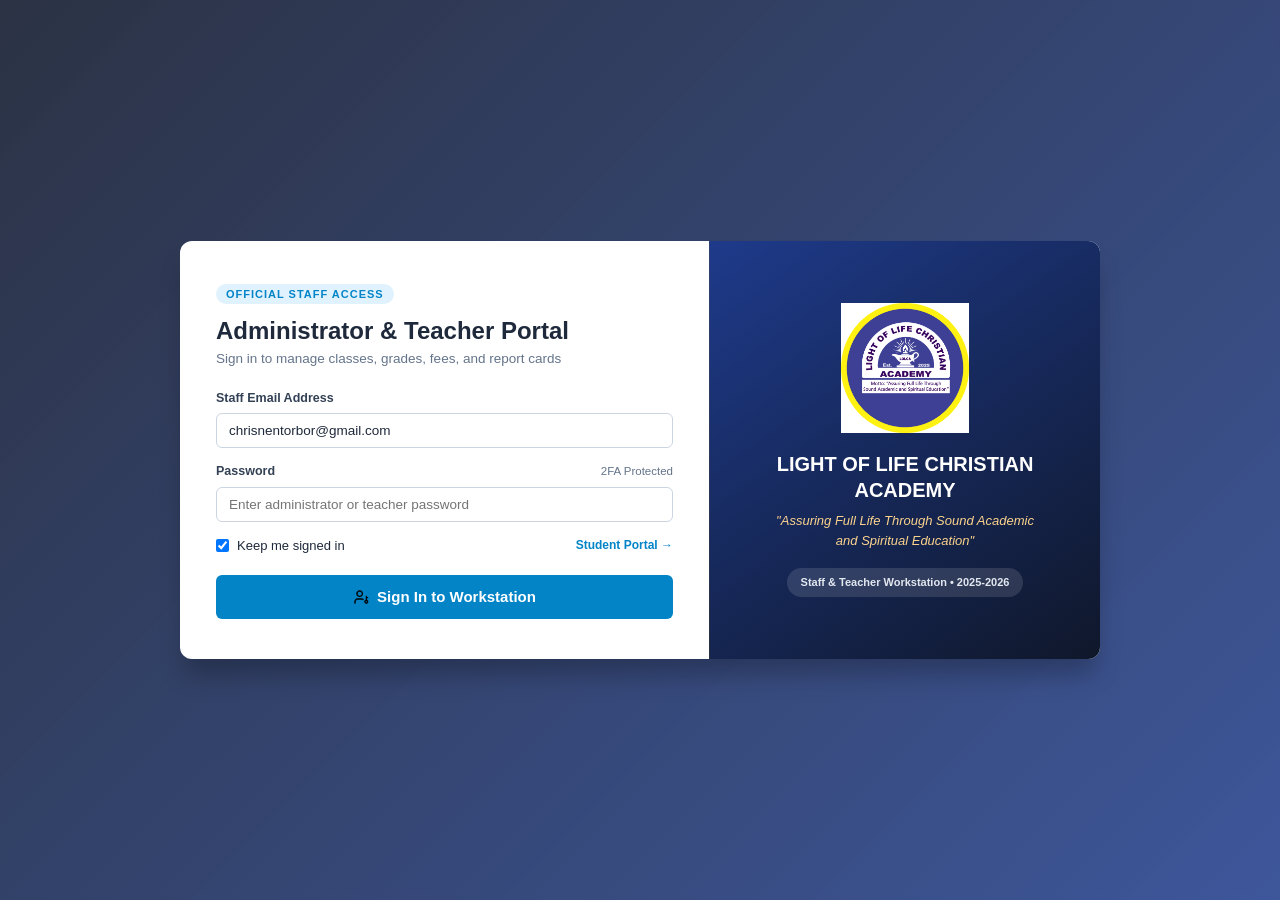
==== commit 56d6578d: "Add files via upload" ====
--- a/admin.html
+++ b/admin.html
@@ -47,7 +47,7 @@
               <span class="text-muted" style="font-size: 11.5px;">2FA Protected</span>
             </div>
             <input type="password" id="adminPassword" class="input-field" 
-                   value="Admin@LOLCA2025" required placeholder="Enter password">
+                   required placeholder="Enter administrator or teacher password">
           </div>
 
           <div style="display: flex; align-items: center; justify-content: space-between; margin-bottom: 20px; font-size: 13px;">
@@ -89,7 +89,7 @@
         </div>
 
         <div class="sidebar-user-card">
-          <img src="assets/icons/circle-user-round.png" alt="User" class="user-avatar">
+          <img src="assets/icons/circle-user-round.png" id="sidebarUserAvatar" alt="User" class="user-avatar" style="object-fit:cover;">
           <div>
             <div id="sidebarUserName" class="user-info-name">Staff Admin</div>
             <div id="sidebarUserRole" class="user-info-role">Super Admin</div>
@@ -108,6 +108,14 @@
           <button type="button" class="sidebar-nav-item" data-tab="grades">
             <img src="assets/icons/file-text.png" class="sys-icon" alt="Grades">
             Grade Marksheets
+          </button>
+          <button type="button" class="sidebar-nav-item" data-tab="subjects" data-admin-only="true">
+            <img src="assets/icons/folders.png" class="sys-icon" alt="Subjects">
+            Curriculum & Subjects
+          </button>
+          <button type="button" class="sidebar-nav-item" data-tab="feesSchedule" data-admin-only="true">
+            <img src="assets/icons/landmark.png" class="sys-icon" alt="Fees Schedule">
+            Class Fees & Requirements
           </button>
           <button type="button" class="sidebar-nav-item" data-tab="payments">
             <img src="assets/icons/landmark.png" class="sys-icon" alt="Fees">
@@ -185,6 +193,26 @@
                 </div>
               </div>
 
+              <div class="action-card-tile" data-target-tab="subjects" data-admin-only="true">
+                <div class="card-icon-square">
+                  <img src="assets/icons/folders.png" alt="Curriculum">
+                </div>
+                <div class="card-tile-info">
+                  <span class="card-tile-title">CURRICULUM & SUBJECTS</span>
+                  <span class="card-tile-desc">Add, edit, delete subjects</span>
+                </div>
+              </div>
+
+              <div class="action-card-tile" data-target-tab="feesSchedule" data-admin-only="true">
+                <div class="card-icon-square">
+                  <img src="assets/icons/landmark.png" alt="Fees Schedule">
+                </div>
+                <div class="card-tile-info">
+                  <span class="card-tile-title">FEES & REQUIREMENTS</span>
+                  <span class="card-tile-desc">Class fees & supplies checklist</span>
+                </div>
+              </div>
+
               <div class="action-card-tile" data-target-tab="payments">
                 <div class="card-icon-square">
                   <img src="assets/icons/landmark.png" alt="Fees">
@@ -286,17 +314,19 @@
                   <table class="data-table">
                     <thead>
                       <tr>
+                        <th style="width:48px;">Photo</th>
                         <th>Student Name</th>
                         <th>Student ID</th>
                         <th>Class</th>
                         <th>Guardian</th>
                         <th>Phone</th>
+                        <th>Portal Password</th>
                         <th>Status</th>
                         <th>Actions</th>
                       </tr>
                     </thead>
                     <tbody id="studentsTableBody">
-                      <tr><td colspan="7" class="text-center text-muted" style="padding:24px;">Loading student records...</td></tr>
+                      <tr><td colspan="9" class="text-center text-muted" style="padding:24px;">Loading student records...</td></tr>
                     </tbody>
                   </table>
                 </div>
@@ -320,20 +350,25 @@
               </div>
 
               <div class="content-box-body">
-                <div class="toolbar-row" style="background:#f8fafc; padding:12px 16px; border-radius:6px; border:1px solid #e2e8f0;">
-                  <div style="display:flex; align-items:center; gap:12px; flex-wrap:wrap;">
+                <div class="toolbar-row" style="background:#f8fafc; padding:12px 16px; border-radius:6px; border:1px solid #e2e8f0; display:flex; flex-direction:column; gap:10px;">
+                  <div style="display:flex; align-items:center; gap:12px; flex-wrap:wrap; width:100%;">
                     <div>
                       <label class="form-label" style="font-size:11px;">Class Level</label>
-                      <select id="gradesSelectClass" class="select-field" style="width:140px;"></select>
+                      <select id="gradesSelectClass" class="select-field" style="width:150px;"></select>
                     </div>
                     <div>
                       <label class="form-label" style="font-size:11px;">Subject</label>
-                      <select id="gradesSelectSubject" class="select-field" style="width:200px;"></select>
+                      <select id="gradesSelectSubject" class="select-field" style="width:230px;"></select>
                     </div>
                     <button type="button" id="btnLoadMarksheet" class="btn btn-secondary" style="margin-top:18px;">
-                      Load Marksheet
+                      Refresh Marksheet
                     </button>
-                  </div>
+                    <button type="button" id="btnSaveAllMarksheet" class="btn btn-primary" style="margin-top:18px; margin-left:auto;">
+                      <img src="assets/icons/save-all.png" class="sys-icon" alt="Save All">
+                      Save All Entered Grades
+                    </button>
+                  </div>
+                  <div id="marksheetHeaderInfo" style="font-size:13px; font-weight:700; color:#0284c7; padding-top:4px; border-top:1px solid #e2e8f0;"></div>
                 </div>
 
                 <div class="table-responsive">
@@ -362,6 +397,110 @@
           </section>
 
           <!-- ==========================================
+               TAB: CURRICULUM & SUBJECTS MANAGEMENT
+               ========================================== -->
+          <section id="tabSubjects" class="hidden">
+            <div class="content-box-card">
+              <div class="content-box-header">
+                <div style="display:flex; align-items:center; gap:12px;">
+                  <span class="content-box-title">
+                    <img src="assets/icons/folders.png" class="sys-icon" alt="Subjects">
+                    Curriculum & Subject Management
+                  </span>
+                </div>
+                <button type="button" class="btn btn-primary btn-sm" onclick="LOLCA_APP.openAddSubjectModal()">
+                  <img src="assets/icons/square-dashed-plus.png" class="sys-icon" alt="Add">
+                  Add New Subject
+                </button>
+              </div>
+
+              <div class="content-box-body">
+                <div style="margin-bottom:16px; font-size:13px; color:#475569; line-height:1.5;">
+                  Manage subjects taught at Light of Life Christian Academy. Adding, editing, or deleting subjects instantly updates the Grade Entry Marksheet, Official Report Cards, and Teacher Assignment lists.
+                </div>
+
+                <!-- Preschool Curriculum Box -->
+                <div style="background:#f8fafc; border:1.5px solid #0284c7; border-radius:8px; padding:16px; margin-bottom:20px;">
+                  <div style="display:flex; justify-content:space-between; align-items:center; margin-bottom:12px; flex-wrap:wrap; gap:8px;">
+                    <div>
+                      <h3 style="font-size:15px; font-weight:800; color:#1e3a8a; margin:0;">
+                        PRE-SCHOOL CURRICULUM (Nursery, KI, KII)
+                      </h3>
+                      <span style="font-size:12px; color:#64748b;">Applied to all Preschool students on their Pre-Grade Report Card</span>
+                    </div>
+                    <button type="button" class="btn btn-secondary btn-sm" onclick="LOLCA_APP.openAddSubjectModal('preschool')">
+                      + Add Preschool Subject
+                    </button>
+                  </div>
+                  <div id="preschoolSubjectsContainer" class="curriculum-grid">
+                    <div class="text-muted">Loading preschool subjects...</div>
+                  </div>
+                </div>
+
+                <!-- Elementary Curriculum Box -->
+                <div style="background:#f8fafc; border:1.5px solid #16a34a; border-radius:8px; padding:16px;">
+                  <div style="display:flex; justify-content:space-between; align-items:center; margin-bottom:12px; flex-wrap:wrap; gap:8px;">
+                    <div>
+                      <h3 style="font-size:15px; font-weight:800; color:#166534; margin:0;">
+                        PRIMARY / ELEMENTARY CURRICULUM (1st Grade - 6th Grade)
+                      </h3>
+                      <span style="font-size:12px; color:#64748b;">Applied to all Elementary students on their Elementary Report Card</span>
+                    </div>
+                    <button type="button" class="btn btn-secondary btn-sm" onclick="LOLCA_APP.openAddSubjectModal('elementary')">
+                      + Add Primary Subject
+                    </button>
+                  </div>
+                  <div id="elementarySubjectsContainer" class="curriculum-grid">
+                    <div class="text-muted">Loading primary subjects...</div>
+                  </div>
+                </div>
+              </div>
+            </div>
+          </section>
+
+          <!-- ==========================================
+               TAB: CLASS FEES SCHEDULE & REQUIREMENTS
+               ========================================== -->
+          <section id="tabFeesSchedule" class="hidden">
+            <div class="content-box-card">
+              <div class="content-box-header">
+                <span class="content-box-title">
+                  <img src="assets/icons/landmark.png" class="sys-icon" alt="Fees Schedule">
+                  Class Fees & Student Requirements Management
+                </span>
+                <span class="text-muted" style="font-size:12px;">
+                  Tied dynamically to enrolled students by class
+                </span>
+              </div>
+
+              <div class="content-box-body">
+                <div style="margin-bottom:16px; font-size:13px; color:#475569; line-height:1.5;">
+                  Configure tuition fees, additional fees (registration, ID card, activities), and mandatory supplies/requirements for each grade level. When a student is assigned to a class, these exact fees and requirements are automatically tied to them on their payment sheet and official receipt.
+                </div>
+
+                <div class="table-responsive">
+                  <table class="data-table">
+                    <thead>
+                      <tr>
+                        <th>Class Level</th>
+                        <th>Tuition Fee ($)</th>
+                        <th>Other Fees ($)</th>
+                        <th>Total Assessed ($)</th>
+                        <th>Academic Year</th>
+                        <th>Class Requirements & Materials</th>
+                        <th>Action</th>
+                      </tr>
+                    </thead>
+                    <tbody id="feesScheduleTableBody">
+                      <tr><td colspan="7" class="text-center text-muted" style="padding:24px;">Loading fee schedules...</td></tr>
+                    </tbody>
+                  </table>
+                </div>
+              </div>
+            </div>
+          </section>
+
+          <!-- ==========================================
                TAB: FEES & PAYMENTS TRACKING (IMAGE 6 EXACT)
                ========================================== -->
           <section id="tabPayments" class="hidden">
@@ -464,9 +603,79 @@
           </section>
 
           <!-- ==========================================
-               TAB: SYSTEM SETTINGS (NO BACKEND URL IN UI)
+               TAB: SYSTEM SETTINGS (DOWNLOAD & SHARE)
                ========================================== -->
           <section id="tabSettings" class="hidden">
+            <!-- App Installation Card -->
+            <div class="install-card-banner">
+              <div>
+                <h3 style="margin:0 0 4px 0; font-size:17px; font-weight:800;">Download & Install LOLCA Web App</h3>
+                <p style="margin:0; font-size:12.5px; opacity:0.9;">
+                  Install this School Management System on your Windows PC, Android, Mac, or iOS home screen for instant, offline-ready workstation access.
+                </p>
+              </div>
+              <button type="button" id="btnInstallAppAdmin" class="btn btn-secondary" style="background:#ffffff; color:#1e3a8a; font-weight:800; border:none; padding:10px 18px;">
+                <img src="assets/icons/download (2).png" class="sys-icon" alt="Download">
+                Download App
+              </button>
+            </div>
+
+            <!-- Share Portal Links Card -->
+            <div class="content-box-card" style="margin-bottom:20px;">
+              <div class="content-box-header">
+                <span class="content-box-title">
+                  <img src="assets/icons/camera.png" class="sys-icon" alt="Share">
+                  Share Portal & Account Links
+                </span>
+              </div>
+              <div class="content-box-body">
+                <p style="font-size:13px; color:#475569; margin-bottom:14px;">
+                  Share direct portal links with teachers, parents, and students via WhatsApp, SMS, or copyable link:
+                </p>
+                <div style="display:flex; gap:10px; flex-wrap:wrap;">
+                  <button type="button" class="btn btn-whatsapp" onclick="LOLCA_APP.shareLink('admin', 'whatsapp')">
+                    <img src="assets/images/WhatsApp Image 2026-07-13 at 11.54.49 AM.jpeg" style="width:16px; height:16px; border-radius:50%;" alt="WA">
+                    Share Staff Portal via WhatsApp
+                  </button>
+                  <button type="button" class="btn btn-sms" onclick="LOLCA_APP.shareLink('admin', 'sms')">
+                    <img src="assets/icons/mail-open.png" class="sys-icon" alt="SMS">
+                    Share Staff Portal via SMS
+                  </button>
+                  <button type="button" class="btn btn-secondary" onclick="LOLCA_APP.shareLink('admin', 'copy')">
+                    <img src="assets/icons/file-text.png" class="sys-icon" alt="Copy">
+                    Copy Staff Link
+                  </button>
+                  <button type="button" class="btn btn-secondary" onclick="LOLCA_APP.shareLink('student', 'copy')" style="margin-left:auto;">
+                    <img src="assets/icons/users.png" class="sys-icon" alt="Student">
+                    Copy Student Gateway Link
+                  </button>
+                </div>
+              </div>
+            </div>
+
+            <!-- Staff Profile & Photo Update -->
+            <div class="content-box-card" style="margin-bottom:20px;">
+              <div class="content-box-header">
+                <span class="content-box-title">
+                  <img src="assets/icons/user.png" class="sys-icon" alt="Profile">
+                  My Staff Profile & Photo
+                </span>
+              </div>
+              <div class="content-box-body">
+                <div class="photo-upload-group">
+                  <div class="photo-preview-box">
+                    <img src="assets/icons/circle-user-round.png" id="adminSelfPhotoPreview" alt="Profile Photo">
+                  </div>
+                  <div>
+                    <label class="form-label" style="margin-bottom:4px;">Upload / Update Profile Photo</label>
+                    <input type="file" id="inpAdminSelfPhotoFile" accept="image/*" class="input-field" style="padding:6px; font-size:12px;">
+                    <small class="text-muted">Image will appear globally in your sidebar, top navigation, and staff logs.</small>
+                  </div>
+                </div>
+              </div>
+            </div>
+
+            <!-- School Profile & Configurations -->
             <div class="content-box-card">
               <div class="content-box-header">
                 <span class="content-box-title">
@@ -579,6 +788,19 @@
       <form id="formAddStudent">
         <input type="hidden" id="editStudentOriginalId" value="">
         <div class="modal-body">
+          <!-- Student Photo Upload -->
+          <div class="photo-upload-group">
+            <div class="photo-preview-box">
+              <img src="assets/icons/circle-user-round.png" id="imgStudentPhotoPreview" alt="Student Preview">
+            </div>
+            <div>
+              <label class="form-label" style="margin-bottom:4px; font-weight:700;">Student Passport Photo</label>
+              <input type="file" id="inpStudentPhotoFile" accept="image/*" class="input-field" style="padding:6px; font-size:12px;">
+              <input type="hidden" id="inpStudentPhotoUrl" value="">
+              <small class="text-muted">Upload passport photo. Displayed globally across Registry, Report Cards, and Payment Receipts.</small>
+            </div>
+          </div>
+
           <div class="form-grid-2">
             <div class="form-group">
               <label class="form-label">Student ID (Leave blank to auto-generate)</label>
@@ -600,6 +822,11 @@
               </select>
             </div>
             <div class="form-group">
+              <label class="form-label">Student Portal Password *</label>
+              <input type="text" id="inpStudentPassword" class="input-field" required value="student123" placeholder="Password PIN for student login">
+              <small class="text-muted">Default: student123. Can be changed by student in their account settings.</small>
+            </div>
+            <div class="form-group">
               <label class="form-label">Date of Birth</label>
               <input type="date" id="inpStudentDob" class="input-field">
             </div>
@@ -614,18 +841,18 @@
             <div class="form-group">
               <label class="form-label">Guardian Email</label>
               <input type="email" id="inpGuardianEmail" class="input-field" placeholder="Email">
+            </div>
+            <div class="form-group">
+              <label class="form-label">Status</label>
+              <select id="inpStudentStatus" class="select-field">
+                <option value="Active">Active</option>
+                <option value="Suspended">Suspended</option>
+              </select>
             </div>
           </div>
           <div class="form-group">
             <label class="form-label">Residential Address</label>
             <input type="text" id="inpStudentAddress" class="input-field" placeholder="Address">
-          </div>
-          <div class="form-group">
-            <label class="form-label">Status</label>
-            <select id="inpStudentStatus" class="select-field">
-              <option value="Active">Active</option>
-              <option value="Suspended">Suspended</option>
-            </select>
           </div>
         </div>
         <div class="modal-footer">
@@ -646,6 +873,19 @@
       <form id="formAddAdmin">
         <input type="hidden" id="editAdminOriginalId" value="">
         <div class="modal-body">
+          <!-- Admin Photo Upload -->
+          <div class="photo-upload-group">
+            <div class="photo-preview-box">
+              <img src="assets/icons/circle-user-round.png" id="imgAdminPhotoPreview" alt="Staff Preview">
+            </div>
+            <div>
+              <label class="form-label" style="margin-bottom:4px; font-weight:700;">Staff / Teacher Photo</label>
+              <input type="file" id="inpAdminPhotoFile" accept="image/*" class="input-field" style="padding:6px; font-size:12px;">
+              <input type="hidden" id="inpAdminPhotoUrl" value="">
+              <small class="text-muted">Staff portrait photo for user card and workstation.</small>
+            </div>
+          </div>
+
           <div class="form-grid-2">
             <div class="form-group">
               <label class="form-label">Staff Email *</label>
@@ -700,6 +940,121 @@
           <button type="submit" class="btn btn-primary">Save Staff User</button>
         </div>
       </form>
+    </div>
+  </div>
+
+  <!-- Modal: Add / Edit Subject -->
+  <div id="modalAddSubject" class="modal-overlay hidden">
+    <div class="modal-dialog">
+      <div class="modal-header">
+        <h3 id="modalAddSubjectTitle">Add New Subject</h3>
+        <button type="button" class="modal-close-btn" data-close-modal="modalAddSubject">&times;</button>
+      </div>
+      <form id="formAddSubject">
+        <input type="hidden" id="editSubjectOldName" value="">
+        <input type="hidden" id="editSubjectOldCategory" value="">
+        <div class="modal-body">
+          <div class="form-group">
+            <label class="form-label">Curriculum Level *</label>
+            <select id="selSubjectLevel" class="select-field" required>
+              <option value="preschool">Preschool (Nursery, KI, KII)</option>
+              <option value="elementary">Primary / Elementary (1st - 6th Grade)</option>
+            </select>
+          </div>
+          <div class="form-group">
+            <label class="form-label">Department / Category Name *</label>
+            <input type="text" id="inpSubjectCategory" class="input-field" required placeholder="e.g. LITERACY, NUMERACY, ENGLISH LANGUAGE, MATHEMATICS, SCIENCE, SOCIAL STUDIES">
+          </div>
+          <div class="form-group">
+            <label class="form-label">Subject Title *</label>
+            <input type="text" id="inpSubjectName" class="input-field" required placeholder="e.g. Reading, French, Bible Knowledge">
+          </div>
+        </div>
+        <div class="modal-footer">
+          <button type="button" class="btn btn-secondary" data-close-modal="modalAddSubject">Cancel</button>
+          <button type="submit" class="btn btn-primary">Save Subject</button>
+        </div>
+      </form>
+    </div>
+  </div>
+
+  <!-- Modal: Edit Class Fee & Requirements -->
+  <div id="modalEditClassFee" class="modal-overlay hidden">
+    <div class="modal-dialog modal-dialog-lg">
+      <div class="modal-header">
+        <h3 id="modalEditClassFeeTitle">Edit Class Fee & Requirements</h3>
+        <button type="button" class="modal-close-btn" data-close-modal="modalEditClassFee">&times;</button>
+      </div>
+      <form id="formEditClassFee">
+        <div class="modal-body">
+          <div class="form-grid-2">
+            <div class="form-group">
+              <label class="form-label">Class Level</label>
+              <input type="text" id="inpFeeClassName" class="input-field" readonly style="font-weight:700; color:#1e3a8a; background:#f1f5f9;">
+            </div>
+            <div class="form-group">
+              <label class="form-label">Academic Year</label>
+              <input type="text" id="inpFeeYear" class="input-field" value="2025-2026" required>
+            </div>
+            <div class="form-group">
+              <label class="form-label">Tuition Fee ($ USD) *</label>
+              <input type="number" id="inpFeeTuition" class="input-field" min="0" step="any" required>
+            </div>
+            <div class="form-group">
+              <label class="form-label">Other Fees (Registration/ID/PTA) ($ USD) *</label>
+              <input type="number" id="inpFeeOther" class="input-field" min="0" step="any" required>
+            </div>
+          </div>
+          <div class="form-group">
+            <label class="form-label">Total Assessed Fees ($ USD)</label>
+            <input type="number" id="inpFeeTotal" class="input-field" readonly style="font-weight:800; color:#0284c7; background:#f1f5f9;">
+          </div>
+          <div class="form-group">
+            <label class="form-label">Mandatory Supplies, Uniform & Class Requirements</label>
+            <textarea id="inpFeeRequirements" class="input-field" rows="3" placeholder="e.g. Uniform (Navy blue & white), 8 Notebooks, Oxford English/Math textbooks, Geometry Set, PE Uniform"></textarea>
+            <small class="text-muted">These requirements are automatically tied to students enrolled in this class and appear on their official payment receipt.</small>
+          </div>
+        </div>
+        <div class="modal-footer">
+          <button type="button" class="btn btn-secondary" data-close-modal="modalEditClassFee">Cancel</button>
+          <button type="submit" class="btn btn-primary">Save Fees & Requirements</button>
+        </div>
+      </form>
+    </div>
+  </div>
+
+  <!-- Modal: Share Link -->
+  <div id="modalShareApp" class="modal-overlay hidden">
+    <div class="modal-dialog">
+      <div class="modal-header">
+        <h3 id="modalShareAppTitle">Share Portal Link</h3>
+        <button type="button" class="modal-close-btn" data-close-modal="modalShareApp">&times;</button>
+      </div>
+      <div class="modal-body">
+        <p id="shareAppPrompt" style="font-size:13px; color:#475569; margin-bottom:14px;">
+          Share this direct portal link via WhatsApp, SMS, or copy to clipboard:
+        </p>
+        <div class="form-group">
+          <label class="form-label">Direct URL</label>
+          <div style="display:flex; gap:8px;">
+            <input type="text" id="inpShareUrl" class="input-field" readonly style="font-family:monospace; font-size:12px;">
+            <button type="button" id="btnCopyShareUrl" class="btn btn-secondary btn-sm" onclick="LOLCA_APP.copyShareUrl()">Copy</button>
+          </div>
+        </div>
+        <div style="display:flex; flex-direction:column; gap:10px; margin-top:16px;">
+          <a id="btnShareWhatsAppLink" target="_blank" class="btn btn-whatsapp" style="text-align:center; text-decoration:none; display:flex; align-items:center; justify-content:center; gap:8px; padding:10px;">
+            <img src="assets/images/WhatsApp Image 2026-07-13 at 11.54.49 AM.jpeg" style="width:18px; height:18px; border-radius:50%;" alt="WA">
+            Share via WhatsApp
+          </a>
+          <a id="btnShareSmsLink" class="btn btn-sms" style="text-align:center; text-decoration:none; display:flex; align-items:center; justify-content:center; gap:8px; padding:10px;">
+            <img src="assets/icons/mail-open.png" class="sys-icon" alt="SMS">
+            Share via SMS (Mobile Text)
+          </a>
+        </div>
+      </div>
+      <div class="modal-footer">
+        <button type="button" class="btn btn-secondary" data-close-modal="modalShareApp">Close</button>
+      </div>
     </div>
   </div>
 
--- a/assets/css/styles.css
+++ b/assets/css/styles.css
@@ -737,18 +737,20 @@
 }
 
 /* =======================================================================
-   EXACT PAYMENT TRACKING RECEIPT (IMAGE 6)
+   EXACT HALF-A4 PAYMENT TRACKING RECEIPT (IMAGE 6 EXACT)
    ======================================================================= */
 .payment-receipt-sheet {
   background: #ffffff;
   width: 100%;
-  max-width: 820px;
-  padding: 24px 30px;
+  max-width: 790px;
+  padding: 16px 22px;
   margin: 0 auto;
-  border: 3px double #1e3a8a;
+  border: 2.5px solid #1e3a8a;
+  border-radius: 4px;
   font-family: Arial, sans-serif;
   color: #000000;
   box-shadow: 0 4px 6px -1px rgba(0, 0, 0, 0.1);
+  box-sizing: border-box;
 }
 
 .receipt-header-row {
@@ -756,93 +758,355 @@
   align-items: center;
   justify-content: space-between;
   text-align: center;
-  margin-bottom: 12px;
-}
+  margin-bottom: 8px;
+}
+
 .receipt-logo-crest {
-  width: 72px;
-  height: 72px;
+  width: 56px;
+  height: 56px;
   object-fit: contain;
 }
+
 .receipt-header-text h2 {
-  font-size: 21px;
+  font-size: 18px;
   font-weight: 900;
   color: #1e3a8a;
   letter-spacing: 0.5px;
   margin-bottom: 2px;
 }
+
+.receipt-header-text .receipt-motto {
+  font-size: 10.5px;
+  font-weight: 700;
+  color: #d97706;
+  margin-bottom: 2px;
+  font-style: italic;
+}
+
 .receipt-header-text .receipt-location-info {
-  font-size: 11px;
+  font-size: 10px;
   font-style: italic;
-  line-height: 1.35;
+  line-height: 1.3;
+  color: #334155;
 }
 
 .receipt-yellow-divider {
   height: 3px;
   background: #f59e0b;
-  margin-bottom: 16px;
+  margin: 6px 0 10px 0;
 }
 
 .receipt-section-box-title {
-  border: 2px solid #1e3a8a;
-  padding: 5px 12px;
-  text-align: center;
-  font-size: 13.5px;
+  border: 1.5px solid #1e3a8a;
+  background: #f8fafc;
+  padding: 3px 10px;
+  text-align: center;
+  font-size: 12px;
   font-weight: 900;
   color: #1e3a8a;
   letter-spacing: 0.5px;
-  margin: 14px auto 10px auto;
-  max-width: 500px;
+  margin: 8px auto 6px auto;
+  max-width: 460px;
 }
 
 .receipt-student-meta-table {
   width: 100%;
   border-collapse: collapse;
-  margin-bottom: 14px;
-  font-size: 12.5px;
-}
+  margin-bottom: 8px;
+  font-size: 11.5px;
+}
+
 .receipt-student-meta-table td {
-  border: 1.5px solid #000000;
-  padding: 7px 10px;
+  border: 1px solid #000000;
+  padding: 5px 8px;
   font-weight: 700;
 }
 
 .receipt-items-table {
   width: 100%;
   border-collapse: collapse;
-  font-size: 12px;
-  margin-bottom: 16px;
-}
+  font-size: 11px;
+  margin-bottom: 8px;
+}
+
 .receipt-items-table th, .receipt-items-table td {
-  border: 1.5px solid #000000;
-  padding: 6px 8px;
+  border: 1px solid #000000;
+  padding: 4px 6px;
   text-align: left;
 }
+
 .receipt-items-table th {
   text-align: center;
   font-weight: 800;
-  background: #f8fafc;
+  background: #f1f5f9;
+}
+
+.receipt-requirements-box {
+  background: #fffbeb;
+  border: 1px solid #fde68a;
+  border-radius: 4px;
+  padding: 6px 10px;
+  margin: 6px 0;
+  font-size: 10.5px;
+  color: #78350f;
+  line-height: 1.35;
 }
 
 .receipt-financial-summary-grid {
   display: grid;
   grid-template-columns: repeat(3, 1fr);
-  gap: 12px;
-  margin-top: 16px;
-  border: 2px solid #1e3a8a;
-  padding: 12px;
+  gap: 8px;
+  margin: 8px 0;
+  border: 1.5px solid #1e3a8a;
+  padding: 8px;
   background: #f8fafc;
   text-align: center;
 }
+
 .summary-stat-val {
-  font-size: 18px;
+  font-size: 16px;
   font-weight: 900;
   color: #1e3a8a;
 }
+
 .summary-stat-lbl {
-  font-size: 11px;
+  font-size: 10px;
   font-weight: 700;
   color: #64748b;
   text-transform: uppercase;
+}
+
+/* Secretary Signature & Stamp Section (Image 6 Half-A4 Requirement) */
+.receipt-signatures-container {
+  margin-top: 10px;
+  padding-top: 6px;
+  border-top: 1px dashed #94a3b8;
+}
+
+.receipt-signatures-grid {
+  display: grid;
+  grid-template-columns: 1fr 140px 1fr;
+  gap: 12px;
+  align-items: center;
+}
+
+.signature-col {
+  text-align: center;
+}
+
+.sig-line {
+  border-bottom: 1.5px solid #000000;
+  margin: 22px auto 4px auto;
+  width: 90%;
+  min-height: 1px;
+}
+
+.sig-label {
+  font-size: 10.5px;
+  font-weight: 700;
+  color: #0f172a;
+}
+
+.sig-date {
+  font-size: 10px;
+  color: #64748b;
+  margin-top: 2px;
+}
+
+.stamp-box-wrapper {
+  text-align: center;
+}
+
+.stamp-box {
+  border: 2px dashed #dc2626;
+  border-radius: 6px;
+  padding: 10px 6px;
+  min-height: 60px;
+  display: flex;
+  flex-direction: column;
+  justify-content: center;
+  align-items: center;
+  background: rgba(254, 242, 242, 0.4);
+}
+
+.stamp-title {
+  font-size: 9.5px;
+  font-weight: 900;
+  color: #b91c1c;
+  text-transform: uppercase;
+  letter-spacing: 0.5px;
+  line-height: 1.2;
+}
+
+.stamp-subtitle {
+  font-size: 8px;
+  color: #ef4444;
+  margin-top: 2px;
+  font-weight: 600;
+}
+
+.receipt-footer-instructions {
+  margin-top: 8px;
+  font-size: 9.5px;
+  color: #64748b;
+  text-align: center;
+  font-style: italic;
+  border-top: 1px solid #e2e8f0;
+  padding-top: 4px;
+}
+
+/* Avatar & Photo Styles */
+.user-avatar-sm {
+  width: 32px;
+  height: 32px;
+  border-radius: 50%;
+  object-fit: cover;
+  border: 1.5px solid #cbd5e1;
+}
+
+.user-avatar-md {
+  width: 44px;
+  height: 44px;
+  border-radius: 50%;
+  object-fit: cover;
+  border: 2px solid #e2e8f0;
+}
+
+.user-avatar-table {
+  width: 38px;
+  height: 38px;
+  border-radius: 50%;
+  object-fit: cover;
+  border: 2px solid #0284c7;
+  background: #f1f5f9;
+}
+
+.photo-upload-group {
+  display: flex;
+  align-items: center;
+  gap: 16px;
+  background: #f8fafc;
+  padding: 12px;
+  border: 1px dashed #cbd5e1;
+  border-radius: 6px;
+  margin-bottom: 14px;
+}
+
+.photo-preview-box {
+  width: 70px;
+  height: 70px;
+  border-radius: 8px;
+  border: 2px solid #0284c7;
+  background: #e2e8f0;
+  overflow: hidden;
+  display: flex;
+  align-items: center;
+  justify-content: center;
+  flex-shrink: 0;
+}
+
+.photo-preview-box img {
+  width: 100%;
+  height: 100%;
+  object-fit: cover;
+}
+
+.report-cover-photo-frame {
+  width: 90px;
+  height: 100px;
+  border: 2px solid #1e3a8a;
+  border-radius: 4px;
+  background: #f8fafc;
+  overflow: hidden;
+  display: flex;
+  align-items: center;
+  justify-content: center;
+  box-shadow: 0 1px 3px rgba(0,0,0,0.1);
+}
+
+.report-cover-photo-frame img {
+  width: 100%;
+  height: 100%;
+  object-fit: cover;
+}
+
+/* Share & Install Styles */
+.btn-whatsapp {
+  background: #16a34a !important;
+  color: #ffffff !important;
+  border: none !important;
+}
+.btn-whatsapp:hover {
+  background: #15803d !important;
+}
+
+.btn-sms {
+  background: #0284c7 !important;
+  color: #ffffff !important;
+  border: none !important;
+}
+.btn-sms:hover {
+  background: #0369a1 !important;
+}
+
+.install-card-banner {
+  background: linear-gradient(135deg, #1e3a8a 0%, #0369a1 100%);
+  color: #ffffff;
+  padding: 16px 20px;
+  border-radius: 8px;
+  display: flex;
+  align-items: center;
+  justify-content: space-between;
+  margin-bottom: 20px;
+}
+
+/* Subjects & Curriculum Tab Styling */
+.curriculum-grid {
+  display: grid;
+  grid-template-columns: repeat(auto-fit, minmax(320px, 1fr));
+  gap: 16px;
+  margin-top: 14px;
+}
+
+.curriculum-card {
+  background: #ffffff;
+  border: 1px solid #e2e8f0;
+  border-radius: 8px;
+  padding: 16px;
+  box-shadow: 0 1px 3px rgba(0,0,0,0.05);
+}
+
+.curriculum-header {
+  display: flex;
+  justify-content: space-between;
+  align-items: center;
+  border-bottom: 2px solid #0284c7;
+  padding-bottom: 8px;
+  margin-bottom: 12px;
+}
+
+.subject-badge-item {
+  display: inline-flex;
+  align-items: center;
+  gap: 6px;
+  background: #f1f5f9;
+  border: 1px solid #cbd5e1;
+  padding: 4px 10px;
+  border-radius: 9999px;
+  font-size: 12px;
+  font-weight: 600;
+  margin: 3px;
+}
+
+.subject-badge-item .btn-remove-subj {
+  color: #ef4444;
+  cursor: pointer;
+  font-size: 13px;
+  font-weight: 800;
+  line-height: 1;
+  border: none;
+  background: none;
+  padding: 0 2px;
 }
 
 /* Print CSS */
@@ -872,7 +1136,9 @@
     width: 100% !important;
     max-width: 100% !important;
     padding: 10px !important;
+    border: 2px solid #000000 !important;
     page-break-after: avoid;
+    page-break-inside: avoid;
   }
 }
 
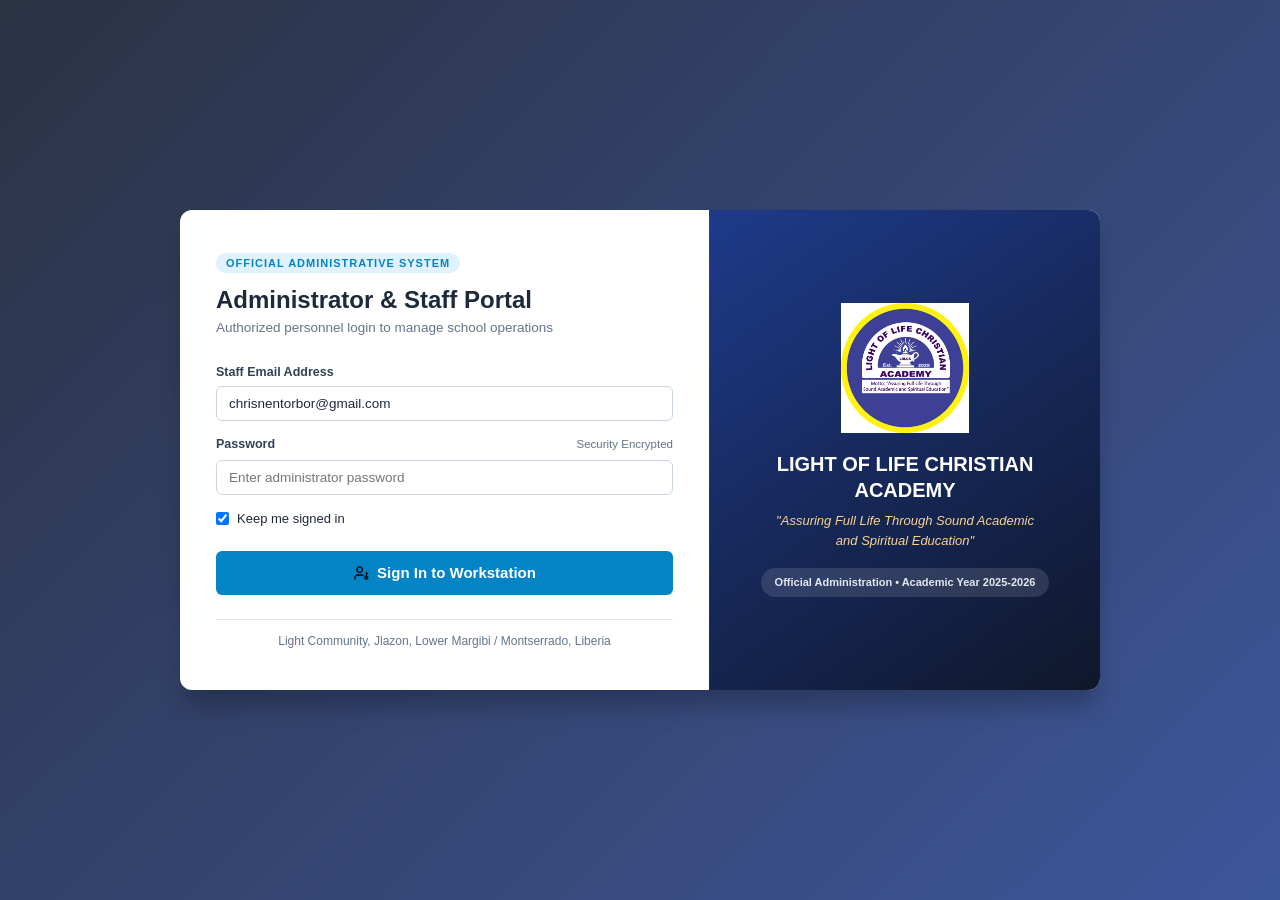
==== commit 3e38c77c: "Add files via upload" ====
--- a/admin.html
+++ b/admin.html
@@ -3,7 +3,7 @@
 <head>
   <meta charset="UTF-8">
   <meta name="viewport" content="width=device-width, initial-scale=1.0">
-  <title>LOLCA Admin & Teacher Portal - Light of Life Christian Academy</title>
+  <title>LOLCA Admin & Staff Portal - Light of Life Christian Academy</title>
   <link rel="icon" type="image/png" href="assets/images/LOLCA logo circle shape.png">
   <link rel="manifest" href="manifest-admin.json">
   <meta name="theme-color" content="#1e3a8a">
@@ -13,7 +13,7 @@
 <body>
 
   <!-- =======================================================================
-       GATEWAY VIEW (ADMIN & TEACHER SIGN IN)
+       GATEWAY VIEW (ADMIN & STAFF SIGN IN ONLY - NO STUDENT ACCOUNTS)
        ======================================================================= -->
   <main id="viewGateway" class="gateway-container">
     <div id="bgSlideshow" class="login-bg-slideshow"></div>
@@ -21,15 +21,15 @@
 
     <div class="gateway-card">
       <div class="gateway-form-pane">
-        <div style="margin-bottom: 20px;">
+        <div style="margin-bottom: 24px;">
           <span style="font-size: 11px; font-weight: 700; text-transform: uppercase; letter-spacing: 1px; color: #0284c7; background: #e0f2fe; padding: 4px 10px; border-radius: 9999px;">
-            Official Staff Access
+            Official Administrative System
           </span>
           <h2 style="font-size: 24px; font-weight: 800; color: #1e293b; margin-top: 8px;">
-            Administrator & Teacher Portal
+            Administrator & Staff Portal
           </h2>
           <p class="text-muted" style="font-size: 13.5px;">
-            Sign in to manage classes, grades, fees, and report cards
+            Authorized personnel login to manage school operations
           </p>
         </div>
 
@@ -44,20 +44,17 @@
           <div class="form-group">
             <div style="display: flex; justify-content: space-between; align-items: center; margin-bottom: 6px;">
               <label class="form-label" for="adminPassword" style="margin-bottom: 0;">Password</label>
-              <span class="text-muted" style="font-size: 11.5px;">2FA Protected</span>
+              <span class="text-muted" style="font-size: 11.5px;">Security Encrypted</span>
             </div>
             <input type="password" id="adminPassword" class="input-field" 
-                   required placeholder="Enter administrator or teacher password">
-          </div>
-
-          <div style="display: flex; align-items: center; justify-content: space-between; margin-bottom: 20px; font-size: 13px;">
+                   required placeholder="Enter administrator password">
+          </div>
+
+          <div style="display: flex; align-items: center; justify-content: space-between; margin-bottom: 22px; font-size: 13px;">
             <label style="display: flex; align-items: center; gap: 8px; cursor: pointer;">
               <input type="checkbox" id="adminRememberMe" checked>
               <span>Keep me signed in</span>
             </label>
-            <a href="student.html" style="font-size: 12px; color: #0284c7; font-weight: 600; text-decoration: none;">
-              Student Portal &rarr;
-            </a>
           </div>
 
           <button type="submit" class="btn btn-primary" style="width: 100%; padding: 12px; font-size: 15px;">
@@ -65,19 +62,23 @@
             Sign In to Workstation
           </button>
         </form>
+
+        <div style="margin-top: 24px; border-top: 1px solid #e2e8f0; padding-top: 12px; font-size: 12px; color: #64748b; text-align: center;">
+          Light Community, Jlazon, Lower Margibi / Montserrado, Liberia
+        </div>
       </div>
 
       <div class="gateway-brand-pane">
         <img src="assets/images/LOLCA logo circle shape.png" alt="LOLCA Crest" class="pane-crest">
         <h1 class="pane-school-name">LIGHT OF LIFE CHRISTIAN ACADEMY</h1>
         <p class="pane-motto">"Assuring Full Life Through Sound Academic and Spiritual Education"</p>
-        <div class="pane-info-tag">Staff & Teacher Workstation • 2025-2026</div>
+        <div class="pane-info-tag">Official Administration • Academic Year 2025-2026</div>
       </div>
     </div>
   </main>
 
   <!-- =======================================================================
-       ADMIN & TEACHER WORKSTATION (IMAGE 5 STYLE: LEFT PANE & CARDS TABS)
+       ADMIN & TEACHER WORKSTATION (LEFT PANE & TAB SYSTEM)
        ======================================================================= -->
   <div id="viewAdminWorkstation" class="hidden">
     <div class="admin-layout-wrapper">
@@ -97,45 +98,82 @@
         </div>
 
         <nav class="sidebar-nav-menu">
+          <!-- 1. Dashboard -->
           <button type="button" class="sidebar-nav-item active" data-tab="dashboard">
             <img src="assets/icons/landmark.png" class="sys-icon" alt="Dashboard">
             Dashboard
           </button>
+
+          <!-- 2. Admins Management -->
+          <button type="button" class="sidebar-nav-item" data-tab="admins" data-admin-only="true">
+            <img src="assets/icons/user-key.png" class="sys-icon" alt="Admins">
+            Admins Management
+          </button>
+
+          <!-- 3. Staff Management -->
+          <button type="button" class="sidebar-nav-item" data-tab="staff" data-admin-only="true">
+            <img src="assets/icons/users.png" class="sys-icon" alt="Staff">
+            Staff Management
+          </button>
+
+          <!-- 4. Student Management -->
           <button type="button" class="sidebar-nav-item" data-tab="students">
-            <img src="assets/icons/users.png" class="sys-icon" alt="Students">
-            Student Registry
-          </button>
+            <img src="assets/icons/circle-user-round.png" class="sys-icon" alt="Students">
+            Student Management
+          </button>
+
+          <!-- 5. Grade Marksheets -->
           <button type="button" class="sidebar-nav-item" data-tab="grades">
             <img src="assets/icons/file-text.png" class="sys-icon" alt="Grades">
             Grade Marksheets
           </button>
+
+          <!-- 6. Finance Management -->
+          <button type="button" class="sidebar-nav-item" data-tab="finance" data-admin-only="true">
+            <img src="assets/icons/landmark.png" class="sys-icon" alt="Finance">
+            Finance Management
+          </button>
+
+          <!-- 7. Payroll Management -->
+          <button type="button" class="sidebar-nav-item" data-tab="payroll" data-admin-only="true">
+            <img src="assets/icons/tally-4.png" class="sys-icon" alt="Payroll">
+            Payroll Management
+          </button>
+
+          <!-- 8. Curriculum & Subjects -->
           <button type="button" class="sidebar-nav-item" data-tab="subjects" data-admin-only="true">
             <img src="assets/icons/folders.png" class="sys-icon" alt="Subjects">
             Curriculum & Subjects
           </button>
+
+          <!-- 9. Class Fees & Requirements -->
           <button type="button" class="sidebar-nav-item" data-tab="feesSchedule" data-admin-only="true">
-            <img src="assets/icons/landmark.png" class="sys-icon" alt="Fees Schedule">
+            <img src="assets/icons/funnel-plus.png" class="sys-icon" alt="Fees Schedule">
             Class Fees & Requirements
           </button>
+
+          <!-- 10. Fees & Payments Tracking -->
           <button type="button" class="sidebar-nav-item" data-tab="payments">
-            <img src="assets/icons/landmark.png" class="sys-icon" alt="Fees">
+            <img src="assets/icons/save-all.png" class="sys-icon" alt="Fees">
             Fees & Payments
           </button>
+
+          <!-- 11. Report Cards & Receipts -->
           <button type="button" class="sidebar-nav-item" data-tab="reports">
-            <img src="assets/icons/file-text.png" class="sys-icon" alt="Reports">
+            <img src="assets/icons/file-plus.png" class="sys-icon" alt="Reports">
             Report Cards & Receipts
           </button>
-          <button type="button" class="sidebar-nav-item" data-tab="admins" data-admin-only="true">
-            <img src="assets/icons/user-key.png" class="sys-icon" alt="Teachers">
-            Teachers & Admins
-          </button>
+
+          <!-- 12. Settings -->
+          <button type="button" class="sidebar-nav-item" data-tab="settings" data-admin-only="true">
+            <img src="assets/icons/monitor-cog.png" class="sys-icon" alt="Settings">
+            School Settings
+          </button>
+
+          <!-- 13. Audit Logs -->
           <button type="button" class="sidebar-nav-item" data-tab="audit" data-admin-only="true">
             <img src="assets/icons/info.png" class="sys-icon" alt="Audit">
             Audit Logs
-          </button>
-          <button type="button" class="sidebar-nav-item" data-tab="settings" data-admin-only="true">
-            <img src="assets/icons/monitor-cog.png" class="sys-icon" alt="Settings">
-            School Settings
           </button>
         </nav>
       </aside>
@@ -145,12 +183,20 @@
         <!-- TOP NAVBAR -->
         <header class="admin-top-navbar no-print">
           <div class="top-nav-left">
-            <span class="top-nav-title">Primary Portal Dashboard</span>
-          </div>
-          <div class="top-nav-right">
+            <span class="top-nav-title" id="pageHeaderTitle">Primary Portal Dashboard</span>
+          </div>
+          <div class="top-nav-right" style="display:flex; align-items:center; gap:8px;">
+            <button type="button" id="btnTopDownloadApp" class="btn btn-secondary btn-sm" title="Install App">
+              <img src="assets/icons/download (2).png" class="sys-icon" alt="Download">
+              Download App
+            </button>
+            <button type="button" id="btnTopShareApp" class="btn btn-secondary btn-sm" title="Share Portal Link">
+              <img src="assets/icons/camera.png" class="sys-icon" alt="Share">
+              Share Link
+            </button>
             <button type="button" id="btnGoDashboard" class="btn btn-primary btn-sm">
               <img src="assets/icons/landmark.png" class="sys-icon" alt="Dashboard">
-              Go To Dashboard
+              Dashboard
             </button>
             <button type="button" class="btn btn-danger btn-sm btn-logout">
               <img src="assets/icons/log-out.png" class="sys-icon" alt="Logout">
@@ -163,151 +209,287 @@
         <main class="admin-page-content">
 
           <!-- ==========================================
-               TAB: DASHBOARD (CARD TABS GRID AS IN IMAGE 5)
+               TAB: DASHBOARD (CARDS GRID AS IN IMAGE 5)
                ========================================== -->
           <section id="tabDashboard">
             <div class="dashboard-heading-box no-print">
               <h2>Primary Portal Dashboard</h2>
-              <span class="text-muted" style="font-size:13px;">Academic Year 2025-2026</span>
+              <span class="text-muted" style="font-size:13px;">Light of Life Christian Academy &bull; Academic Year 2025-2026</span>
+            </div>
+
+            <!-- Global Quick Stats -->
+            <div class="finance-summary-grid no-print" style="margin-bottom:20px;">
+              <div class="finance-stat-card stat-revenue">
+                <span class="finance-stat-label">Total Students</span>
+                <span class="finance-stat-amount" id="dashTotalStudents">0</span>
+                <span class="finance-stat-sub">Enrolled across 9 classes</span>
+              </div>
+              <div class="finance-stat-card stat-net">
+                <span class="finance-stat-label">Active Staff</span>
+                <span class="finance-stat-amount" id="dashTotalStaff">0</span>
+                <span class="finance-stat-sub">Teachers & Support Team</span>
+              </div>
+              <div class="finance-stat-card stat-revenue">
+                <span class="finance-stat-label">Total Revenue Raised</span>
+                <span class="finance-stat-amount" id="dashTotalRevenue">$0</span>
+                <span class="finance-stat-sub">Student tuition & fees paid</span>
+              </div>
+              <div class="finance-stat-card stat-expense">
+                <span class="finance-stat-label">Total Spent (Expenses + Payroll)</span>
+                <span class="finance-stat-amount" id="dashTotalSpent">$0</span>
+                <span class="finance-stat-sub">Operations & salaries</span>
+              </div>
+              <div class="finance-stat-card stat-payroll">
+                <span class="finance-stat-label">Net School Balance</span>
+                <span class="finance-stat-amount" id="dashNetBalance">$0</span>
+                <span class="finance-stat-sub">Real-time revenue minus spent</span>
+              </div>
             </div>
 
             <!-- Image 5 Style Cards Grid -->
             <div class="card-tabs-grid no-print">
+              <div class="action-card-tile" data-target-tab="admins" data-admin-only="true">
+                <div class="card-icon-square" style="background:#1e3a8a;">
+                  <img src="assets/icons/user-key.png" alt="Admins">
+                </div>
+                <div class="card-tile-info">
+                  <span class="card-tile-title">ADMINS MANAGEMENT</span>
+                  <span class="card-tile-desc">Configure admin logins and component access</span>
+                </div>
+              </div>
+
+              <div class="action-card-tile" data-target-tab="staff" data-admin-only="true">
+                <div class="card-icon-square" style="background:#0284c7;">
+                  <img src="assets/icons/users.png" alt="Staff">
+                </div>
+                <div class="card-tile-info">
+                  <span class="card-tile-title">STAFF MANAGEMENT</span>
+                  <span class="card-tile-desc">Teachers, positions, salaries, and employment status</span>
+                </div>
+              </div>
+
               <div class="action-card-tile" data-target-tab="students">
-                <div class="card-icon-square">
-                  <img src="assets/icons/users.png" alt="Students">
+                <div class="card-icon-square" style="background:#0f766e;">
+                  <img src="assets/icons/circle-user-round.png" alt="Students">
                 </div>
                 <div class="card-tile-info">
-                  <span class="card-tile-title">STUDENT REGISTRY</span>
-                  <span class="card-tile-desc">Enroll and manage students</span>
+                  <span class="card-tile-title">STUDENT MANAGEMENT</span>
+                  <span class="card-tile-desc">Student table with class and gender filters</span>
                 </div>
               </div>
 
               <div class="action-card-tile" data-target-tab="grades">
-                <div class="card-icon-square">
+                <div class="card-icon-square" style="background:#7c3aed;">
                   <img src="assets/icons/file-text.png" alt="Grades">
                 </div>
                 <div class="card-tile-info">
-                  <span class="card-tile-title">GRADE ENTRY</span>
-                  <span class="card-tile-desc">Add and edit student marks</span>
+                  <span class="card-tile-title">GRADE MARKSHEETS</span>
+                  <span class="card-tile-desc">Filter by class & subject with real-time saving</span>
+                </div>
+              </div>
+
+              <div class="action-card-tile" data-target-tab="finance" data-admin-only="true">
+                <div class="card-icon-square" style="background:#16a34a;">
+                  <img src="assets/icons/landmark.png" alt="Finance">
+                </div>
+                <div class="card-tile-info">
+                  <span class="card-tile-title">FINANCE MANAGEMENT</span>
+                  <span class="card-tile-desc">Amount raised, expenses, and auto-deducted balance</span>
+                </div>
+              </div>
+
+              <div class="action-card-tile" data-target-tab="payroll" data-admin-only="true">
+                <div class="card-icon-square" style="background:#d97706;">
+                  <img src="assets/icons/tally-4.png" alt="Payroll">
+                </div>
+                <div class="card-tile-info">
+                  <span class="card-tile-title">PAYROLL MANAGEMENT</span>
+                  <span class="card-tile-desc">Monthly payments (Jan-Dec), deductions & vouchers</span>
                 </div>
               </div>
 
               <div class="action-card-tile" data-target-tab="subjects" data-admin-only="true">
-                <div class="card-icon-square">
-                  <img src="assets/icons/folders.png" alt="Curriculum">
+                <div class="card-icon-square" style="background:#4f46e5;">
+                  <img src="assets/icons/folders.png" alt="Subjects">
                 </div>
                 <div class="card-tile-info">
                   <span class="card-tile-title">CURRICULUM & SUBJECTS</span>
-                  <span class="card-tile-desc">Add, edit, delete subjects</span>
+                  <span class="card-tile-desc">Manage preschool and elementary subject lists</span>
                 </div>
               </div>
 
               <div class="action-card-tile" data-target-tab="feesSchedule" data-admin-only="true">
-                <div class="card-icon-square">
-                  <img src="assets/icons/landmark.png" alt="Fees Schedule">
+                <div class="card-icon-square" style="background:#0891b2;">
+                  <img src="assets/icons/funnel-plus.png" alt="Fees Schedule">
                 </div>
                 <div class="card-tile-info">
                   <span class="card-tile-title">FEES & REQUIREMENTS</span>
-                  <span class="card-tile-desc">Class fees & supplies checklist</span>
-                </div>
-              </div>
-
-              <div class="action-card-tile" data-target-tab="payments">
-                <div class="card-icon-square">
-                  <img src="assets/icons/landmark.png" alt="Fees">
+                  <span class="card-tile-desc">Tuition fees and class materials per grade</span>
+                </div>
+              </div>
+
+              <div class="action-card-tile" data-target-tab="reports">
+                <div class="card-icon-square" style="background:#be123c;">
+                  <img src="assets/icons/file-plus.png" alt="Reports">
                 </div>
                 <div class="card-tile-info">
-                  <span class="card-tile-title">FEES & PAYMENTS</span>
-                  <span class="card-tile-desc">Track tuition and balance</span>
-                </div>
-              </div>
-
-              <div class="action-card-tile" data-target-tab="reports">
-                <div class="card-icon-square">
-                  <img src="assets/icons/file-text.png" alt="Reports">
-                </div>
-                <div class="card-tile-info">
-                  <span class="card-tile-title">REPORT CARDS</span>
-                  <span class="card-tile-desc">Print 2-page report cards</span>
-                </div>
-              </div>
-
-              <div class="action-card-tile" data-target-tab="admins" data-admin-only="true">
-                <div class="card-icon-square">
-                  <img src="assets/icons/user-key.png" alt="Staff">
-                </div>
-                <div class="card-tile-info">
-                  <span class="card-tile-title">TEACHER ASSIGNMENTS</span>
-                  <span class="card-tile-desc">Assign classes & subjects</span>
-                </div>
-              </div>
-
-              <div class="action-card-tile" data-target-tab="settings" data-admin-only="true">
-                <div class="card-icon-square">
-                  <img src="assets/icons/monitor-cog.png" alt="Settings">
-                </div>
-                <div class="card-tile-info">
-                  <span class="card-tile-title">SETTINGS</span>
-                  <span class="card-tile-desc">School configurations</span>
-                </div>
-              </div>
-
-              <div class="action-card-tile" data-target-tab="audit" data-admin-only="true">
-                <div class="card-icon-square">
-                  <img src="assets/icons/info.png" alt="Audit">
-                </div>
-                <div class="card-tile-info">
-                  <span class="card-tile-title">AUDIT LOGS</span>
-                  <span class="card-tile-desc">Security & system records</span>
-                </div>
-              </div>
-            </div>
-
-            <!-- Activity Log -->
-            <div class="content-box-card no-print">
+                  <span class="card-tile-title">REPORT CARDS & RECEIPTS</span>
+                  <span class="card-tile-desc">2-page report cards and Half-A4 official receipts</span>
+                </div>
+              </div>
+            </div>
+          </section>
+
+          <!-- ==========================================
+               TAB: ADMINS MANAGEMENT (RBAC)
+               ========================================== -->
+          <section id="tabAdmins" class="hidden">
+            <div class="content-box-card">
               <div class="content-box-header">
-                <span class="content-box-title">
-                  <img src="assets/icons/info.png" class="sys-icon" alt="Info">
-                  Recent School System Activity
-                </span>
-              </div>
+                <div>
+                  <span class="content-box-title">
+                    <img src="assets/icons/user-key.png" class="sys-icon" alt="Admins">
+                    Admins Management & Access Control
+                  </span>
+                  <div class="text-muted" style="font-size:12px; margin-top:3px;">
+                    Add administrators, assign login credentials, and grant access to specific components.
+                  </div>
+                </div>
+                <button type="button" class="btn btn-primary btn-sm" onclick="LOLCA_APP.openAddAdminModal()">
+                  <img src="assets/icons/square-dashed-plus.png" class="sys-icon" alt="Add">
+                  Add Administrator
+                </button>
+              </div>
+
               <div class="content-box-body">
-                <div id="dashboardActivityList">
-                  <div class="text-muted">Loading activity stream...</div>
+                <div class="table-responsive">
+                  <table class="data-table">
+                    <thead>
+                      <tr>
+                        <th>Administrator</th>
+                        <th>Role</th>
+                        <th>Assigned Component Access</th>
+                        <th>2FA Protected</th>
+                        <th>Status</th>
+                        <th>Actions</th>
+                      </tr>
+                    </thead>
+                    <tbody id="adminsTableBody">
+                      <tr><td colspan="6" class="text-center text-muted" style="padding:24px;">Loading admins...</td></tr>
+                    </tbody>
+                  </table>
                 </div>
               </div>
             </div>
           </section>
 
           <!-- ==========================================
-               TAB: STUDENTS REGISTRY
+               TAB: STAFF MANAGEMENT (FIRE, SUSPEND, RESIGN)
+               ========================================== -->
+          <section id="tabStaff" class="hidden">
+            <div class="content-box-card">
+              <div class="content-box-header">
+                <div>
+                  <span class="content-box-title">
+                    <img src="assets/icons/users.png" class="sys-icon" alt="Staff">
+                    Staff & Teachers Management
+                  </span>
+                  <div class="text-muted" style="font-size:12px; margin-top:3px;">
+                    Manage teachers, salaries, and employment status (Active, Suspended, Resigned, Terminated).
+                  </div>
+                </div>
+                <button type="button" class="btn btn-primary btn-sm" onclick="LOLCA_APP.openAddStaffModal()">
+                  <img src="assets/icons/square-dashed-plus.png" class="sys-icon" alt="Add">
+                  Add New Staff Member
+                </button>
+              </div>
+
+              <div class="content-box-body">
+                <div class="toolbar-row" style="background:#f8fafc; padding:10px 14px; border-radius:6px; border:1px solid #e2e8f0; margin-bottom:14px; display:flex; gap:12px; align-items:center; flex-wrap:wrap;">
+                  <input type="text" id="staffSearchInput" class="input-field" placeholder="Search staff by name or title..." style="max-width:280px;">
+                  <select id="staffStatusFilter" class="select-field" style="width:160px;">
+                    <option value="All">All Statuses</option>
+                    <option value="Active">Active</option>
+                    <option value="Suspended">Suspended</option>
+                    <option value="Resigned">Resigned</option>
+                    <option value="Terminated">Terminated / Fired</option>
+                  </select>
+                  <span id="staffCountBadge" style="margin-left:auto; font-size:12.5px; font-weight:700; color:#0284c7;"></span>
+                </div>
+
+                <div class="table-responsive">
+                  <table class="data-table">
+                    <thead>
+                      <tr>
+                        <th>Staff Member</th>
+                        <th>Staff ID</th>
+                        <th>Position & Responsibility</th>
+                        <th>Department</th>
+                        <th>Base Salary ($)</th>
+                        <th>Phone & Email</th>
+                        <th>Status</th>
+                        <th>Manage Status & Actions</th>
+                      </tr>
+                    </thead>
+                    <tbody id="staffTableBody">
+                      <tr><td colspan="8" class="text-center text-muted" style="padding:24px;">Loading staff records...</td></tr>
+                    </tbody>
+                  </table>
+                </div>
+              </div>
+            </div>
+          </section>
+
+          <!-- ==========================================
+               TAB: STUDENT MANAGEMENT (TABLE & FILTERS)
                ========================================== -->
           <section id="tabStudents" class="hidden">
             <div class="content-box-card">
               <div class="content-box-header">
-                <div style="display:flex; align-items:center; gap:12px;">
+                <div>
                   <span class="content-box-title">
-                    <img src="assets/icons/users.png" class="sys-icon" alt="Students">
-                    Student Directory & Registry
+                    <img src="assets/icons/circle-user-round.png" class="sys-icon" alt="Students">
+                    Student Management
                   </span>
-                  <span id="studentCountBadge" style="font-size:11.5px; font-weight:700; background:#e0f2fe; color:#0284c7; padding:2px 8px; border-radius:9999px;">
-                    0 enrolled
-                  </span>
+                  <div class="text-muted" style="font-size:12px; margin-top:3px;">
+                    Enrolled students list with multi-parameter filtering, individual receipts, and report cards.
+                  </div>
                 </div>
                 <button type="button" class="btn btn-primary btn-sm" onclick="LOLCA_APP.openAddStudentModal()">
-                  <img src="assets/icons/square-dashed-plus.png" class="sys-icon" alt="Add">
+                  <img src="assets/icons/square-dashed-plus.png" class="sys-icon" alt="Enroll">
                   Enroll New Student
                 </button>
               </div>
 
               <div class="content-box-body">
-                <div class="toolbar-row">
-                  <input type="text" id="studentSearch" class="input-field" placeholder="Search student by name, ID, or guardian..." style="max-width:320px;">
-                  <div style="display:flex; align-items:center; gap:8px;">
-                    <label for="studentClassFilter" style="font-size:12.5px; font-weight:600;">Grade Level:</label>
-                    <select id="studentClassFilter" class="select-field" style="width:160px;"></select>
-                  </div>
+                <!-- Filter Bar -->
+                <div class="toolbar-row" style="background:#f8fafc; padding:12px 16px; border-radius:6px; border:1px solid #e2e8f0; margin-bottom:16px; display:flex; gap:12px; align-items:center; flex-wrap:wrap;">
+                  <input type="text" id="studentSearch" class="input-field" placeholder="Search by student ID, student name, or guardian..." style="max-width:320px;">
+                  
+                  <div style="display:flex; align-items:center; gap:6px;">
+                    <label style="font-size:12px; font-weight:700;">Class:</label>
+                    <select id="studentClassFilter" class="select-field" style="width:140px;"></select>
+                  </div>
+
+                  <div style="display:flex; align-items:center; gap:6px;">
+                    <label style="font-size:12px; font-weight:700;">Gender:</label>
+                    <select id="studentGenderFilter" class="select-field" style="width:110px;">
+                      <option value="All">All Genders</option>
+                      <option value="Male">Male</option>
+                      <option value="Female">Female</option>
+                    </select>
+                  </div>
+
+                  <div style="display:flex; align-items:center; gap:6px;">
+                    <label style="font-size:12px; font-weight:700;">Status:</label>
+                    <select id="studentStatusFilter" class="select-field" style="width:110px;">
+                      <option value="All">All</option>
+                      <option value="Active">Active</option>
+                      <option value="Suspended">Suspended</option>
+                    </select>
+                  </div>
+
+                  <span id="studentCountBadge" style="margin-left:auto; font-size:13px; font-weight:800; color:#0284c7;"></span>
                 </div>
 
                 <div class="table-responsive">
@@ -318,8 +500,8 @@
                         <th>Student Name</th>
                         <th>Student ID</th>
                         <th>Class</th>
-                        <th>Guardian</th>
-                        <th>Phone</th>
+                        <th>Gender</th>
+                        <th>Guardian Details</th>
                         <th>Portal Password</th>
                         <th>Status</th>
                         <th>Actions</th>
@@ -335,33 +517,35 @@
           </section>
 
           <!-- ==========================================
-               TAB: GRADE ENTRY & MARKSHEET
+               TAB: GRADE ENTRY & ASSESSMENT MARKSHEET
                ========================================== -->
           <section id="tabGrades" class="hidden">
             <div class="content-box-card">
               <div class="content-box-header">
-                <span class="content-box-title">
-                  <img src="assets/icons/file-text.png" class="sys-icon" alt="Grades">
-                  Grade Entry & Assessment Marksheet
-                </span>
-                <span class="text-muted" style="font-size:12px;">
-                  Teacher / Admin Authorization Active
-                </span>
+                <div>
+                  <span class="content-box-title">
+                    <img src="assets/icons/file-text.png" class="sys-icon" alt="Grades">
+                    Grade Entry & Assessment Marksheet
+                  </span>
+                  <div class="text-muted" style="font-size:12px; margin-top:3px;">
+                    Select class and subject to view and record marks directly to the database.
+                  </div>
+                </div>
               </div>
 
               <div class="content-box-body">
-                <div class="toolbar-row" style="background:#f8fafc; padding:12px 16px; border-radius:6px; border:1px solid #e2e8f0; display:flex; flex-direction:column; gap:10px;">
+                <div class="toolbar-row" style="background:#f8fafc; padding:12px 16px; border-radius:6px; border:1px solid #e2e8f0; display:flex; flex-direction:column; gap:10px; margin-bottom:16px;">
                   <div style="display:flex; align-items:center; gap:12px; flex-wrap:wrap; width:100%;">
                     <div>
-                      <label class="form-label" style="font-size:11px;">Class Level</label>
+                      <label class="form-label" style="font-size:11px; margin-bottom:2px;">Select Class</label>
                       <select id="gradesSelectClass" class="select-field" style="width:150px;"></select>
                     </div>
                     <div>
-                      <label class="form-label" style="font-size:11px;">Subject</label>
+                      <label class="form-label" style="font-size:11px; margin-bottom:2px;">Select Subject</label>
                       <select id="gradesSelectSubject" class="select-field" style="width:230px;"></select>
                     </div>
                     <button type="button" id="btnLoadMarksheet" class="btn btn-secondary" style="margin-top:18px;">
-                      Refresh Marksheet
+                      Reload Marksheet
                     </button>
                     <button type="button" id="btnSaveAllMarksheet" class="btn btn-primary" style="margin-top:18px; margin-left:auto;">
                       <img src="assets/icons/save-all.png" class="sys-icon" alt="Save All">
@@ -376,19 +560,168 @@
                     <thead>
                       <tr>
                         <th>Student</th>
-                        <th style="width:65px;">1st</th>
-                        <th style="width:65px;">2nd</th>
-                        <th style="width:65px;">3rd</th>
-                        <th style="width:65px;">Ex 1</th>
-                        <th style="width:65px;">4th</th>
-                        <th style="width:65px;">5th</th>
-                        <th style="width:65px;">6th</th>
-                        <th style="width:65px;">Ex 2</th>
+                        <th style="width:65px; text-align:center;">1st</th>
+                        <th style="width:65px; text-align:center;">2nd</th>
+                        <th style="width:65px; text-align:center;">3rd</th>
+                        <th style="width:65px; text-align:center;">Ex 1</th>
+                        <th style="width:65px; text-align:center;">4th</th>
+                        <th style="width:65px; text-align:center;">5th</th>
+                        <th style="width:65px; text-align:center;">6th</th>
+                        <th style="width:65px; text-align:center;">Ex 2</th>
                         <th>Action</th>
                       </tr>
                     </thead>
                     <tbody id="marksheetTableBody">
-                      <tr><td colspan="10" class="text-center text-muted" style="padding:24px;">Click Load Marksheet to display students.</td></tr>
+                      <tr><td colspan="10" class="text-center text-muted" style="padding:24px;">Please select a class and subject to load students.</td></tr>
+                    </tbody>
+                  </table>
+                </div>
+              </div>
+            </div>
+          </section>
+
+          <!-- ==========================================
+               TAB: FINANCE MANAGEMENT (GLOBAL REVENUE, EXPENSES, BALANCE)
+               ========================================== -->
+          <section id="tabFinance" class="hidden">
+            <!-- Global Metrics Cards -->
+            <div class="finance-summary-grid">
+              <div class="finance-stat-card stat-revenue">
+                <span class="finance-stat-label">Total Amount Raised (Revenue)</span>
+                <span class="finance-stat-amount" id="finTotalRevenue">$0</span>
+                <span class="finance-stat-sub">From student tuition & other fees</span>
+              </div>
+              <div class="finance-stat-card stat-expense">
+                <span class="finance-stat-label">Operating Expenses</span>
+                <span class="finance-stat-amount" id="finTotalExpenses">$0</span>
+                <span class="finance-stat-sub">Supplies, repairs & utilities</span>
+              </div>
+              <div class="finance-stat-card stat-payroll">
+                <span class="finance-stat-label">Staff Payroll Paid</span>
+                <span class="finance-stat-amount" id="finTotalPayroll">$0</span>
+                <span class="finance-stat-sub">Disbursed monthly salaries</span>
+              </div>
+              <div class="finance-stat-card stat-net">
+                <span class="finance-stat-label">Net School Balance</span>
+                <span class="finance-stat-amount" id="finNetBalance">$0</span>
+                <span class="finance-stat-sub">Revenue minus all expenditures</span>
+              </div>
+            </div>
+
+            <!-- Expense Recording Section -->
+            <div class="content-box-card">
+              <div class="content-box-header">
+                <div>
+                  <span class="content-box-title">
+                    <img src="assets/icons/landmark.png" class="sys-icon" alt="Expenses">
+                    School Expenditures & Outflow Log
+                  </span>
+                  <div class="text-muted" style="font-size:12px; margin-top:3px;">
+                    Every recorded expense is automatically deducted from total school revenue.
+                  </div>
+                </div>
+                <button type="button" class="btn btn-primary btn-sm" onclick="LOLCA_APP.openRecordExpenseModal()">
+                  <img src="assets/icons/square-dashed-plus.png" class="sys-icon" alt="Add Expense">
+                  Record New Expense
+                </button>
+              </div>
+
+              <div class="content-box-body">
+                <div class="table-responsive">
+                  <table class="data-table">
+                    <thead>
+                      <tr>
+                        <th>Date</th>
+                        <th>Voucher #</th>
+                        <th>Category</th>
+                        <th>Description / Purpose</th>
+                        <th>Paid To</th>
+                        <th>Amount ($)</th>
+                        <th>Recorded By</th>
+                        <th>Action</th>
+                      </tr>
+                    </thead>
+                    <tbody id="expensesTableBody">
+                      <tr><td colspan="8" class="text-center text-muted" style="padding:24px;">Loading expenses...</td></tr>
+                    </tbody>
+                  </table>
+                </div>
+              </div>
+            </div>
+          </section>
+
+          <!-- ==========================================
+               TAB: PAYROLL MANAGEMENT (JAN - DEC FOR EACH YEAR)
+               ========================================== -->
+          <section id="tabPayroll" class="hidden">
+            <div class="content-box-card">
+              <div class="content-box-header">
+                <div>
+                  <span class="content-box-title">
+                    <img src="assets/icons/tally-4.png" class="sys-icon" alt="Payroll">
+                    Monthly Staff Payroll Management
+                  </span>
+                  <div class="text-muted" style="font-size:12px; margin-top:3px;">
+                    Monthly salary disbursement (January - December) with gross salary, deductions, net salary, and signed vouchers.
+                  </div>
+                </div>
+                <button type="button" class="btn btn-primary btn-sm" onclick="LOLCA_APP.openRecordPayrollModal()">
+                  <img src="assets/icons/square-dashed-plus.png" class="sys-icon" alt="Record Payroll">
+                  Process Staff Payroll
+                </button>
+              </div>
+
+              <div class="content-box-body">
+                <!-- Year & Month Filter -->
+                <div class="toolbar-row" style="background:#f8fafc; padding:12px 16px; border-radius:6px; border:1px solid #e2e8f0; margin-bottom:16px; display:flex; gap:14px; align-items:center; flex-wrap:wrap;">
+                  <div style="display:flex; align-items:center; gap:6px;">
+                    <label style="font-size:12px; font-weight:700;">Year:</label>
+                    <select id="payrollYearSelect" class="select-field" style="width:120px;">
+                      <option value="2025">2025</option>
+                      <option value="2026" selected>2026</option>
+                      <option value="2027">2027</option>
+                    </select>
+                  </div>
+
+                  <div style="display:flex; align-items:center; gap:6px;">
+                    <label style="font-size:12px; font-weight:700;">Month:</label>
+                    <select id="payrollMonthSelect" class="select-field" style="width:150px;">
+                      <option value="All">All Months</option>
+                      <option value="January">January</option>
+                      <option value="February">February</option>
+                      <option value="March">March</option>
+                      <option value="April">April</option>
+                      <option value="May">May</option>
+                      <option value="June">June</option>
+                      <option value="July">July</option>
+                      <option value="August">August</option>
+                      <option value="September" selected>September</option>
+                      <option value="October">October</option>
+                      <option value="November">November</option>
+                      <option value="December">December</option>
+                    </select>
+                  </div>
+
+                  <span id="payrollSummaryBadge" style="margin-left:auto; font-size:13px; font-weight:800; color:#d97706;"></span>
+                </div>
+
+                <div class="table-responsive">
+                  <table class="data-table">
+                    <thead>
+                      <tr>
+                        <th>Payroll ID</th>
+                        <th>Period</th>
+                        <th>Staff Member & Position</th>
+                        <th>Gross ($)</th>
+                        <th>Deductions ($)</th>
+                        <th>Net Salary ($)</th>
+                        <th>Pay Date</th>
+                        <th>Received & Signed</th>
+                        <th>Actions</th>
+                      </tr>
+                    </thead>
+                    <tbody id="payrollTableBody">
+                      <tr><td colspan="9" class="text-center text-muted" style="padding:24px;">Loading payroll entries...</td></tr>
                     </tbody>
                   </table>
                 </div>
@@ -402,11 +735,14 @@
           <section id="tabSubjects" class="hidden">
             <div class="content-box-card">
               <div class="content-box-header">
-                <div style="display:flex; align-items:center; gap:12px;">
+                <div>
                   <span class="content-box-title">
                     <img src="assets/icons/folders.png" class="sys-icon" alt="Subjects">
                     Curriculum & Subject Management
                   </span>
+                  <div class="text-muted" style="font-size:12px; margin-top:3px;">
+                    Subjects taught in Preschool (Nursery-KII) and Elementary (1st-6th Grade).
+                  </div>
                 </div>
                 <button type="button" class="btn btn-primary btn-sm" onclick="LOLCA_APP.openAddSubjectModal()">
                   <img src="assets/icons/square-dashed-plus.png" class="sys-icon" alt="Add">
@@ -415,10 +751,6 @@
               </div>
 
               <div class="content-box-body">
-                <div style="margin-bottom:16px; font-size:13px; color:#475569; line-height:1.5;">
-                  Manage subjects taught at Light of Life Christian Academy. Adding, editing, or deleting subjects instantly updates the Grade Entry Marksheet, Official Report Cards, and Teacher Assignment lists.
-                </div>
-
                 <!-- Preschool Curriculum Box -->
                 <div style="background:#f8fafc; border:1.5px solid #0284c7; border-radius:8px; padding:16px; margin-bottom:20px;">
                   <div style="display:flex; justify-content:space-between; align-items:center; margin-bottom:12px; flex-wrap:wrap; gap:8px;">
@@ -426,7 +758,7 @@
                       <h3 style="font-size:15px; font-weight:800; color:#1e3a8a; margin:0;">
                         PRE-SCHOOL CURRICULUM (Nursery, KI, KII)
                       </h3>
-                      <span style="font-size:12px; color:#64748b;">Applied to all Preschool students on their Pre-Grade Report Card</span>
+                      <span style="font-size:12px; color:#64748b;">Applied strictly to Preschool students on their Pre-Grade Report Card</span>
                     </div>
                     <button type="button" class="btn btn-secondary btn-sm" onclick="LOLCA_APP.openAddSubjectModal('preschool')">
                       + Add Preschool Subject
@@ -444,7 +776,7 @@
                       <h3 style="font-size:15px; font-weight:800; color:#166534; margin:0;">
                         PRIMARY / ELEMENTARY CURRICULUM (1st Grade - 6th Grade)
                       </h3>
-                      <span style="font-size:12px; color:#64748b;">Applied to all Elementary students on their Elementary Report Card</span>
+                      <span style="font-size:12px; color:#64748b;">Applied strictly to Elementary students on their Elementary Report Card</span>
                     </div>
                     <button type="button" class="btn btn-secondary btn-sm" onclick="LOLCA_APP.openAddSubjectModal('elementary')">
                       + Add Primary Subject
@@ -459,25 +791,23 @@
           </section>
 
           <!-- ==========================================
-               TAB: CLASS FEES SCHEDULE & REQUIREMENTS
+               TAB: CLASS FEES & REQUIREMENTS
                ========================================== -->
           <section id="tabFeesSchedule" class="hidden">
             <div class="content-box-card">
               <div class="content-box-header">
-                <span class="content-box-title">
-                  <img src="assets/icons/landmark.png" class="sys-icon" alt="Fees Schedule">
-                  Class Fees & Student Requirements Management
-                </span>
-                <span class="text-muted" style="font-size:12px;">
-                  Tied dynamically to enrolled students by class
-                </span>
+                <div>
+                  <span class="content-box-title">
+                    <img src="assets/icons/funnel-plus.png" class="sys-icon" alt="Fees Schedule">
+                    Class Fees & Mandatory Student Requirements
+                  </span>
+                  <div class="text-muted" style="font-size:12px; margin-top:3px;">
+                    Tuition fees and required materials automatically tied to students by class.
+                  </div>
+                </div>
               </div>
 
               <div class="content-box-body">
-                <div style="margin-bottom:16px; font-size:13px; color:#475569; line-height:1.5;">
-                  Configure tuition fees, additional fees (registration, ID card, activities), and mandatory supplies/requirements for each grade level. When a student is assigned to a class, these exact fees and requirements are automatically tied to them on their payment sheet and official receipt.
-                </div>
-
                 <div class="table-responsive">
                   <table class="data-table">
                     <thead>
@@ -487,7 +817,7 @@
                         <th>Other Fees ($)</th>
                         <th>Total Assessed ($)</th>
                         <th>Academic Year</th>
-                        <th>Class Requirements & Materials</th>
+                        <th>Mandatory Classroom Supplies & Requirements</th>
                         <th>Action</th>
                       </tr>
                     </thead>
@@ -501,13 +831,16 @@
           </section>
 
           <!-- ==========================================
-               TAB: FEES & PAYMENTS TRACKING (IMAGE 6 EXACT)
+               TAB: FEES & PAYMENTS TRACKING
                ========================================== -->
           <section id="tabPayments" class="hidden">
             <div class="toolbar-row no-print" style="margin-bottom:16px;">
               <div style="display:flex; align-items:center; gap:12px; flex:1;">
                 <label for="paymentStudentSelect" style="font-size:13.5px; font-weight:700;">Select Student:</label>
                 <select id="paymentStudentSelect" class="select-field" style="max-width:380px;"></select>
+                <button type="button" class="btn btn-primary btn-sm" onclick="LOLCA_APP.openRecordPaymentModal()">
+                  + Record Payment
+                </button>
               </div>
             </div>
 
@@ -516,7 +849,7 @@
           </section>
 
           <!-- ==========================================
-               TAB: 2-PAGE REPORT CARDS (IMAGES 1, 2, 3, 4)
+               TAB: 2-PAGE REPORT CARDS (PRESCHOOL VS ELEMENTARY)
                ========================================== -->
           <section id="tabReports" class="hidden">
             <div class="toolbar-row no-print" style="margin-bottom:16px;">
@@ -531,39 +864,115 @@
           </section>
 
           <!-- ==========================================
-               TAB: TEACHERS & ADMINS MANAGEMENT
+               TAB: SCHOOL SETTINGS (DOWNLOAD & SHARE ARE PROMINENT HERE)
                ========================================== -->
-          <section id="tabAdmins" class="hidden">
+          <section id="tabSettings" class="hidden">
+            <!-- 1. Prominent Download / Install App Section -->
+            <div class="install-card-banner" style="margin-bottom:24px; padding:24px; background:linear-gradient(135deg, #1e3a8a 0%, #0284c7 100%); color:#ffffff; border-radius:10px;">
+              <div style="display:flex; justify-content:space-between; align-items:center; flex-wrap:wrap; gap:16px;">
+                <div style="max-width:600px;">
+                  <span style="font-size:11px; font-weight:800; text-transform:uppercase; letter-spacing:1px; background:rgba(255,255,255,0.2); padding:3px 10px; border-radius:9999px;">
+                    Progressive Web App (PWA)
+                  </span>
+                  <h3 style="margin:8px 0 6px 0; font-size:20px; font-weight:800;">Download & Install LOLCA Web App</h3>
+                  <p style="margin:0; font-size:13.5px; opacity:0.95; line-height:1.5;">
+                    Install this School Management System on your Windows PC, Android, Mac, or iOS home screen for instant, one-click access and offline capability.
+                  </p>
+                </div>
+                <button type="button" id="btnInstallAppAdmin" class="btn btn-secondary" style="background:#ffffff; color:#1e3a8a; font-weight:800; border:none; padding:12px 24px; font-size:14px; box-shadow:0 4px 6px rgba(0,0,0,0.15);">
+                  <img src="assets/icons/download (2).png" class="sys-icon" alt="Download">
+                  Download / Install App
+                </button>
+              </div>
+            </div>
+
+            <!-- 2. Prominent Share Portal Links Section -->
+            <div class="content-box-card" style="margin-bottom:24px;">
+              <div class="content-box-header">
+                <div>
+                  <span class="content-box-title">
+                    <img src="assets/icons/camera.png" class="sys-icon" alt="Share">
+                    Share Web App & Account Links
+                  </span>
+                  <div class="text-muted" style="font-size:12px; margin-top:3px;">
+                    Share portal links directly with teachers, parents, and students via WhatsApp, SMS, or copy link.
+                  </div>
+                </div>
+              </div>
+              <div class="content-box-body">
+                <div style="display:flex; gap:12px; flex-wrap:wrap;">
+                  <button type="button" class="btn btn-whatsapp" onclick="LOLCA_APP.shareLink('admin', 'whatsapp')">
+                    <img src="assets/images/WhatsApp Image 2026-07-13 at 11.54.49 AM.jpeg" style="width:18px; height:18px; border-radius:50%;" alt="WA">
+                    Share Staff Portal via WhatsApp
+                  </button>
+                  <button type="button" class="btn btn-sms" onclick="LOLCA_APP.shareLink('admin', 'sms')">
+                    <img src="assets/icons/mail-open.png" class="sys-icon" alt="SMS">
+                    Share Staff Portal via SMS
+                  </button>
+                  <button type="button" class="btn btn-secondary" onclick="LOLCA_APP.shareLink('admin', 'copy')">
+                    <img src="assets/icons/file-text.png" class="sys-icon" alt="Copy">
+                    Copy Staff Portal Link
+                  </button>
+                  <button type="button" class="btn btn-secondary" onclick="LOLCA_APP.shareLink('student', 'copy')" style="margin-left:auto;">
+                    <img src="assets/icons/circle-user-round.png" class="sys-icon" alt="Student">
+                    Copy Student Portal Link
+                  </button>
+                </div>
+              </div>
+            </div>
+
+            <!-- 3. Staff Profile & Photo Update -->
+            <div class="content-box-card" style="margin-bottom:24px;">
+              <div class="content-box-header">
+                <span class="content-box-title">
+                  <img src="assets/icons/user.png" class="sys-icon" alt="Profile">
+                  My Staff Profile & Photo
+                </span>
+              </div>
+              <div class="content-box-body">
+                <div class="photo-upload-group">
+                  <div class="photo-preview-box">
+                    <img src="assets/icons/circle-user-round.png" id="adminSelfPhotoPreview" alt="Profile Photo">
+                  </div>
+                  <div>
+                    <label class="form-label" style="margin-bottom:4px;">Upload / Update Profile Photo</label>
+                    <input type="file" id="inpAdminSelfPhotoFile" accept="image/*" class="input-field" style="padding:6px; font-size:12px;">
+                    <small class="text-muted">Image will appear globally in your sidebar, top navigation, and staff logs.</small>
+                  </div>
+                </div>
+              </div>
+            </div>
+
+            <!-- 4. School Profile & Configurations -->
             <div class="content-box-card">
               <div class="content-box-header">
                 <span class="content-box-title">
-                  <img src="assets/icons/user-key.png" class="sys-icon" alt="Staff">
-                  Teachers & Staff Administrators Management
+                  <img src="assets/icons/monitor-cog.png" class="sys-icon" alt="Settings">
+                  School Profile & Configurations
                 </span>
-                <button type="button" class="btn btn-primary btn-sm" onclick="LOLCA_APP.openAddAdminModal()">
-                  <img src="assets/icons/square-dashed-plus.png" class="sys-icon" alt="Add">
-                  Add Administrator / Teacher
-                </button>
-              </div>
-
+              </div>
               <div class="content-box-body">
-                <div class="table-responsive">
-                  <table class="data-table">
-                    <thead>
-                      <tr>
-                        <th>Staff Name & Email</th>
-                        <th>Role</th>
-                        <th>Assigned Classes</th>
-                        <th>Assigned Subjects</th>
-                        <th>2FA Security</th>
-                        <th>Status</th>
-                        <th>Actions</th>
-                      </tr>
-                    </thead>
-                    <tbody id="adminsTableBody">
-                      <tr><td colspan="7" class="text-center text-muted" style="padding:24px;">Loading staff accounts...</td></tr>
-                    </tbody>
-                  </table>
+                <div class="form-grid-2">
+                  <div class="form-group">
+                    <label class="form-label">Official Registered Name</label>
+                    <input type="text" id="setSchoolName" class="input-field" readonly>
+                  </div>
+                  <div class="form-group">
+                    <label class="form-label">Campus Location</label>
+                    <input type="text" id="setCampusLocation" class="input-field" readonly>
+                  </div>
+                  <div class="form-group">
+                    <label class="form-label">Contact Phones</label>
+                    <input type="text" id="setContactPhones" class="input-field" readonly>
+                  </div>
+                  <div class="form-group">
+                    <label class="form-label">Contact Email</label>
+                    <input type="text" id="setContactEmail" class="input-field" readonly>
+                  </div>
+                  <div class="form-group">
+                    <label class="form-label">Active Academic Year</label>
+                    <input type="text" id="setAcademicYear" class="input-field" readonly>
+                  </div>
                 </div>
               </div>
             </div>
@@ -577,7 +986,7 @@
               <div class="content-box-header">
                 <span class="content-box-title">
                   <img src="assets/icons/info.png" class="sys-icon" alt="Audit">
-                  System Security Audit Logs
+                  System Security & Action Audit Logs
                 </span>
               </div>
               <div class="content-box-body">
@@ -602,114 +1011,6 @@
             </div>
           </section>
 
-          <!-- ==========================================
-               TAB: SYSTEM SETTINGS (DOWNLOAD & SHARE)
-               ========================================== -->
-          <section id="tabSettings" class="hidden">
-            <!-- App Installation Card -->
-            <div class="install-card-banner">
-              <div>
-                <h3 style="margin:0 0 4px 0; font-size:17px; font-weight:800;">Download & Install LOLCA Web App</h3>
-                <p style="margin:0; font-size:12.5px; opacity:0.9;">
-                  Install this School Management System on your Windows PC, Android, Mac, or iOS home screen for instant, offline-ready workstation access.
-                </p>
-              </div>
-              <button type="button" id="btnInstallAppAdmin" class="btn btn-secondary" style="background:#ffffff; color:#1e3a8a; font-weight:800; border:none; padding:10px 18px;">
-                <img src="assets/icons/download (2).png" class="sys-icon" alt="Download">
-                Download App
-              </button>
-            </div>
-
-            <!-- Share Portal Links Card -->
-            <div class="content-box-card" style="margin-bottom:20px;">
-              <div class="content-box-header">
-                <span class="content-box-title">
-                  <img src="assets/icons/camera.png" class="sys-icon" alt="Share">
-                  Share Portal & Account Links
-                </span>
-              </div>
-              <div class="content-box-body">
-                <p style="font-size:13px; color:#475569; margin-bottom:14px;">
-                  Share direct portal links with teachers, parents, and students via WhatsApp, SMS, or copyable link:
-                </p>
-                <div style="display:flex; gap:10px; flex-wrap:wrap;">
-                  <button type="button" class="btn btn-whatsapp" onclick="LOLCA_APP.shareLink('admin', 'whatsapp')">
-                    <img src="assets/images/WhatsApp Image 2026-07-13 at 11.54.49 AM.jpeg" style="width:16px; height:16px; border-radius:50%;" alt="WA">
-                    Share Staff Portal via WhatsApp
-                  </button>
-                  <button type="button" class="btn btn-sms" onclick="LOLCA_APP.shareLink('admin', 'sms')">
-                    <img src="assets/icons/mail-open.png" class="sys-icon" alt="SMS">
-                    Share Staff Portal via SMS
-                  </button>
-                  <button type="button" class="btn btn-secondary" onclick="LOLCA_APP.shareLink('admin', 'copy')">
-                    <img src="assets/icons/file-text.png" class="sys-icon" alt="Copy">
-                    Copy Staff Link
-                  </button>
-                  <button type="button" class="btn btn-secondary" onclick="LOLCA_APP.shareLink('student', 'copy')" style="margin-left:auto;">
-                    <img src="assets/icons/users.png" class="sys-icon" alt="Student">
-                    Copy Student Gateway Link
-                  </button>
-                </div>
-              </div>
-            </div>
-
-            <!-- Staff Profile & Photo Update -->
-            <div class="content-box-card" style="margin-bottom:20px;">
-              <div class="content-box-header">
-                <span class="content-box-title">
-                  <img src="assets/icons/user.png" class="sys-icon" alt="Profile">
-                  My Staff Profile & Photo
-                </span>
-              </div>
-              <div class="content-box-body">
-                <div class="photo-upload-group">
-                  <div class="photo-preview-box">
-                    <img src="assets/icons/circle-user-round.png" id="adminSelfPhotoPreview" alt="Profile Photo">
-                  </div>
-                  <div>
-                    <label class="form-label" style="margin-bottom:4px;">Upload / Update Profile Photo</label>
-                    <input type="file" id="inpAdminSelfPhotoFile" accept="image/*" class="input-field" style="padding:6px; font-size:12px;">
-                    <small class="text-muted">Image will appear globally in your sidebar, top navigation, and staff logs.</small>
-                  </div>
-                </div>
-              </div>
-            </div>
-
-            <!-- School Profile & Configurations -->
-            <div class="content-box-card">
-              <div class="content-box-header">
-                <span class="content-box-title">
-                  <img src="assets/icons/monitor-cog.png" class="sys-icon" alt="Settings">
-                  School Profile & Configurations
-                </span>
-              </div>
-              <div class="content-box-body">
-                <div class="form-grid-2">
-                  <div class="form-group">
-                    <label class="form-label">Official Registered Name</label>
-                    <input type="text" id="setSchoolName" class="input-field" readonly>
-                  </div>
-                  <div class="form-group">
-                    <label class="form-label">Campus Location</label>
-                    <input type="text" id="setCampusLocation" class="input-field" readonly>
-                  </div>
-                  <div class="form-group">
-                    <label class="form-label">Contact Phones</label>
-                    <input type="text" id="setContactPhones" class="input-field" readonly>
-                  </div>
-                  <div class="form-group">
-                    <label class="form-label">Contact Email</label>
-                    <input type="text" id="setContactEmail" class="input-field" readonly>
-                  </div>
-                  <div class="form-group">
-                    <label class="form-label">Active Academic Year</label>
-                    <input type="text" id="setAcademicYear" class="input-field" readonly>
-                  </div>
-                </div>
-              </div>
-            </div>
-          </section>
-
         </main>
       </div>
     </div>
@@ -719,375 +1020,638 @@
        MODALS
        ======================================================================= -->
 
-  <!-- Modal: Record Payment -->
+  <!-- Modal: Add / Edit Administrator (RBAC) -->
+  <div id="modalAddAdmin" class="modal-overlay hidden">
+    <div class="modal-dialog">
+      <div class="modal-header">
+        <h3 id="modalAddAdminTitle">Add Administrator</h3>
+        <button type="button" class="modal-close-btn" onclick="LOLCA_APP.closeModal('modalAddAdmin')">&times;</button>
+      </div>
+      <form id="formAddAdmin">
+        <div class="modal-body">
+          <input type="hidden" id="editAdminOriginalId">
+          <div class="form-grid-2">
+            <div class="form-group">
+              <label class="form-label" for="inpAdminEmail">Admin Email *</label>
+              <input type="email" id="inpAdminEmail" class="input-field" required placeholder="admin@lolca.edu.lr">
+            </div>
+            <div class="form-group">
+              <label class="form-label" for="inpAdminName">Full Name *</label>
+              <input type="text" id="inpAdminName" class="input-field" required placeholder="Full Name">
+            </div>
+          </div>
+
+          <div class="form-grid-2">
+            <div class="form-group">
+              <label class="form-label" for="inpAdminRole">Role *</label>
+              <select id="inpAdminRole" class="select-field">
+                <option value="Admin">Admin</option>
+                <option value="Registrar">Registrar</option>
+                <option value="Accountant">Accountant</option>
+                <option value="Principal">Principal</option>
+                <option value="Super Admin">Super Admin</option>
+              </select>
+            </div>
+            <div class="form-group">
+              <label class="form-label" for="inpAdminPassword">Login Password *</label>
+              <input type="text" id="inpAdminPassword" class="input-field" value="admin123" required>
+            </div>
+          </div>
+
+          <div class="form-group">
+            <label class="form-label">Component Responsibilities & Access Permissions *</label>
+            <div class="permissions-checkboxes-grid">
+              <label class="permission-checkbox-item">
+                <input type="checkbox" name="adminPerms" value="all">
+                <span>All Components (Full Access)</span>
+              </label>
+              <label class="permission-checkbox-item">
+                <input type="checkbox" name="adminPerms" value="manage_students">
+                <span>Student Management</span>
+              </label>
+              <label class="permission-checkbox-item">
+                <input type="checkbox" name="adminPerms" value="manage_grades">
+                <span>Grade Marksheets</span>
+              </label>
+              <label class="permission-checkbox-item">
+                <input type="checkbox" name="adminPerms" value="manage_staff">
+                <span>Staff Management</span>
+              </label>
+              <label class="permission-checkbox-item">
+                <input type="checkbox" name="adminPerms" value="manage_finance">
+                <span>Finance Management</span>
+              </label>
+              <label class="permission-checkbox-item">
+                <input type="checkbox" name="adminPerms" value="manage_payroll">
+                <span>Payroll Management</span>
+              </label>
+              <label class="permission-checkbox-item">
+                <input type="checkbox" name="adminPerms" value="manage_curriculum">
+                <span>Curriculum & Subjects</span>
+              </label>
+              <label class="permission-checkbox-item">
+                <input type="checkbox" name="adminPerms" value="system_settings">
+                <span>School Settings</span>
+              </label>
+            </div>
+          </div>
+
+          <div class="form-grid-2">
+            <div class="form-group">
+              <label class="form-label" for="inpAdminPhone">Phone Number</label>
+              <input type="text" id="inpAdminPhone" class="input-field" placeholder="+231-778240169">
+            </div>
+            <div class="form-group">
+              <label class="form-label" for="inpAdminStatus">Status</label>
+              <select id="inpAdminStatus" class="select-field">
+                <option value="Active">Active</option>
+                <option value="Suspended">Suspended</option>
+              </select>
+            </div>
+          </div>
+
+          <div class="form-group">
+            <label style="display:flex; align-items:center; gap:8px; cursor:pointer;">
+              <input type="checkbox" id="inpAdmin2FA">
+              <span style="font-size:13px; font-weight:600;">Enable Mandatory Two-Factor Authentication (2FA)</span>
+            </label>
+          </div>
+        </div>
+        <div class="modal-footer">
+          <button type="button" class="btn btn-secondary" onclick="LOLCA_APP.closeModal('modalAddAdmin')">Cancel</button>
+          <button type="submit" class="btn btn-primary">Save Administrator</button>
+        </div>
+      </form>
+    </div>
+  </div>
+
+  <!-- Modal: Add / Edit Staff Member -->
+  <div id="modalAddStaff" class="modal-overlay hidden">
+    <div class="modal-dialog">
+      <div class="modal-header">
+        <h3 id="modalAddStaffTitle">Add Staff Member</h3>
+        <button type="button" class="modal-close-btn" onclick="LOLCA_APP.closeModal('modalAddStaff')">&times;</button>
+      </div>
+      <form id="formAddStaff">
+        <div class="modal-body">
+          <input type="hidden" id="editStaffOriginalId">
+          <div class="form-grid-2">
+            <div class="form-group">
+              <label class="form-label" for="inpStaffName">Full Name *</label>
+              <input type="text" id="inpStaffName" class="input-field" required placeholder="e.g. Mrs. Rebecca Flomo">
+            </div>
+            <div class="form-group">
+              <label class="form-label" for="inpStaffId">Staff ID</label>
+              <input type="text" id="inpStaffId" class="input-field" placeholder="Auto-generated if empty">
+            </div>
+          </div>
+
+          <div class="form-grid-2">
+            <div class="form-group">
+              <label class="form-label" for="inpStaffPosition">Position / Responsibility *</label>
+              <input type="text" id="inpStaffPosition" class="input-field" required placeholder="e.g. 4th Grade Teacher">
+            </div>
+            <div class="form-group">
+              <label class="form-label" for="inpStaffDept">Department</label>
+              <select id="inpStaffDept" class="select-field">
+                <option value="Academic / Elementary">Academic / Elementary</option>
+                <option value="Academic / Preschool">Academic / Preschool</option>
+                <option value="Administration">Administration</option>
+                <option value="Support Services">Support Services</option>
+                <option value="Finance">Finance</option>
+              </select>
+            </div>
+          </div>
+
+          <div class="form-grid-2">
+            <div class="form-group">
+              <label class="form-label" for="inpStaffBaseSalary">Monthly Base Salary ($) *</label>
+              <input type="number" id="inpStaffBaseSalary" min="0" step="1" class="input-field" required value="200">
+            </div>
+            <div class="form-group">
+              <label class="form-label" for="inpStaffStatus">Employment Status *</label>
+              <select id="inpStaffStatus" class="select-field">
+                <option value="Active">Active</option>
+                <option value="Suspended">Suspended</option>
+                <option value="Resigned">Resigned</option>
+                <option value="Terminated">Terminated / Fired</option>
+              </select>
+            </div>
+          </div>
+
+          <div class="form-grid-2">
+            <div class="form-group">
+              <label class="form-label" for="inpStaffPhone">Phone Number</label>
+              <input type="text" id="inpStaffPhone" class="input-field" placeholder="+231-886000111">
+            </div>
+            <div class="form-group">
+              <label class="form-label" for="inpStaffEmail">Email Address</label>
+              <input type="email" id="inpStaffEmail" class="input-field" placeholder="staff@lolca.edu.lr">
+            </div>
+          </div>
+        </div>
+        <div class="modal-footer">
+          <button type="button" class="btn btn-secondary" onclick="LOLCA_APP.closeModal('modalAddStaff')">Cancel</button>
+          <button type="submit" class="btn btn-primary">Save Staff Member</button>
+        </div>
+      </form>
+    </div>
+  </div>
+
+  <!-- Modal: Enroll / Edit Student -->
+  <div id="modalAddStudent" class="modal-overlay hidden">
+    <div class="modal-dialog modal-dialog-lg">
+      <div class="modal-header">
+        <h3 id="modalAddStudentTitle">Enroll New Student</h3>
+        <button type="button" class="modal-close-btn" onclick="LOLCA_APP.closeModal('modalAddStudent')">&times;</button>
+      </div>
+      <form id="formAddStudent">
+        <div class="modal-body">
+          <input type="hidden" id="editStudentOriginalId">
+          
+          <!-- Photo Upload Dropzone -->
+          <div class="photo-upload-group" style="margin-bottom:16px;">
+            <div class="photo-preview-box">
+              <img src="assets/icons/circle-user-round.png" id="imgStudentPhotoPreview" alt="Student Photo">
+            </div>
+            <div style="flex:1;">
+              <label class="form-label" style="margin-bottom:4px;">Student Passport Photo</label>
+              <input type="file" id="studentPhotoInput" accept="image/*" class="input-field" style="padding:6px; font-size:12px;">
+              <input type="hidden" id="inpStudentPhotoUrl">
+              <small class="text-muted">Displays globally on Report Cards, Half-A4 Receipts, and Student ID cards.</small>
+            </div>
+          </div>
+
+          <div class="form-grid-2">
+            <div class="form-group">
+              <label class="form-label" for="inpStudentName">Student Full Name *</label>
+              <input type="text" id="inpStudentName" class="input-field" required placeholder="e.g. Ezekiel Doe">
+            </div>
+            <div class="form-group">
+              <label class="form-label" for="inpStudentId">Student ID</label>
+              <input type="text" id="inpStudentId" class="input-field" placeholder="Auto-generated if blank (e.g. LOLCA-2025-004)">
+            </div>
+          </div>
+
+          <div class="form-grid-3">
+            <div class="form-group">
+              <label class="form-label" for="inpStudentClass">Assigned Class Level *</label>
+              <select id="inpStudentClass" class="select-field" required></select>
+            </div>
+            <div class="form-group">
+              <label class="form-label" for="inpStudentGender">Gender *</label>
+              <select id="inpStudentGender" class="select-field" required>
+                <option value="Male">Male</option>
+                <option value="Female">Female</option>
+              </select>
+            </div>
+            <div class="form-group">
+              <label class="form-label" for="inpStudentDob">Date of Birth</label>
+              <input type="date" id="inpStudentDob" class="input-field">
+            </div>
+          </div>
+
+          <div class="form-grid-2">
+            <div class="form-group">
+              <label class="form-label" for="inpGuardianName">Parent / Guardian Name *</label>
+              <input type="text" id="inpGuardianName" class="input-field" required placeholder="e.g. Jeremiah Doe">
+            </div>
+            <div class="form-group">
+              <label class="form-label" for="inpGuardianPhone">Guardian Contact Phone *</label>
+              <input type="text" id="inpGuardianPhone" class="input-field" required placeholder="e.g. +231-778111222">
+            </div>
+          </div>
+
+          <div class="form-grid-2">
+            <div class="form-group">
+              <label class="form-label" for="inpGuardianEmail">Guardian Email</label>
+              <input type="email" id="inpGuardianEmail" class="input-field" placeholder="guardian@example.com">
+            </div>
+            <div class="form-group">
+              <label class="form-label" for="inpStudentPassword">Student Portal Password *</label>
+              <input type="text" id="inpStudentPassword" class="input-field" value="student123" required>
+            </div>
+          </div>
+
+          <div class="form-group">
+            <label class="form-label" for="inpStudentAddress">Residential Address</label>
+            <input type="text" id="inpStudentAddress" class="input-field" placeholder="Light Community, Jlazon">
+          </div>
+
+          <div class="form-group">
+            <label class="form-label" for="inpStudentStatus">Enrollment Status</label>
+            <select id="inpStudentStatus" class="select-field">
+              <option value="Active">Active</option>
+              <option value="Suspended">Suspended</option>
+              <option value="Transferred">Transferred</option>
+            </select>
+          </div>
+        </div>
+        <div class="modal-footer">
+          <button type="button" class="btn btn-secondary" onclick="LOLCA_APP.closeModal('modalAddStudent')">Cancel</button>
+          <button type="submit" class="btn btn-primary">Save Student</button>
+        </div>
+      </form>
+    </div>
+  </div>
+
+  <!-- Modal: Record Expense -->
+  <div id="modalRecordExpense" class="modal-overlay hidden">
+    <div class="modal-dialog">
+      <div class="modal-header">
+        <h3>Record School Expenditure</h3>
+        <button type="button" class="modal-close-btn" onclick="LOLCA_APP.closeModal('modalRecordExpense')">&times;</button>
+      </div>
+      <form id="formRecordExpense">
+        <div class="modal-body">
+          <div class="form-grid-2">
+            <div class="form-group">
+              <label class="form-label" for="expAmount">Amount ($) *</label>
+              <input type="number" id="expAmount" step="0.01" min="0.01" class="input-field" required placeholder="0.00">
+            </div>
+            <div class="form-group">
+              <label class="form-label" for="expCategory">Expense Category *</label>
+              <select id="expCategory" class="select-field">
+                <option value="Curriculum & Textbooks">Curriculum & Textbooks</option>
+                <option value="Classroom Supplies">Classroom Supplies</option>
+                <option value="Facilities & Maintenance">Facilities & Maintenance</option>
+                <option value="Utilities & Generator Fuel">Utilities & Generator Fuel</option>
+                <option value="Transportation & Logistics">Transportation & Logistics</option>
+                <option value="Administrative Expenses">Administrative Expenses</option>
+                <option value="Miscellaneous">Miscellaneous</option>
+              </select>
+            </div>
+          </div>
+
+          <div class="form-group">
+            <label class="form-label" for="expDescription">Expenditure Purpose & Description *</label>
+            <textarea id="expDescription" class="input-field" rows="2" required placeholder="e.g. Purchased reams of letter sheets and whiteboard markers"></textarea>
+          </div>
+
+          <div class="form-grid-2">
+            <div class="form-group">
+              <label class="form-label" for="expPaidTo">Paid To / Vendor Name</label>
+              <input type="text" id="expPaidTo" class="input-field" placeholder="e.g. City Center Bookstore">
+            </div>
+            <div class="form-group">
+              <label class="form-label" for="expDate">Payment Date *</label>
+              <input type="date" id="expDate" class="input-field" required>
+            </div>
+          </div>
+
+          <div class="form-group">
+            <label class="form-label" for="expReceiptNumber">Voucher / Receipt Reference #</label>
+            <input type="text" id="expReceiptNumber" class="input-field" placeholder="Auto-generated if blank">
+          </div>
+        </div>
+        <div class="modal-footer">
+          <button type="button" class="btn btn-secondary" onclick="LOLCA_APP.closeModal('modalRecordExpense')">Cancel</button>
+          <button type="submit" class="btn btn-danger">Commit Expense to Database</button>
+        </div>
+      </form>
+    </div>
+  </div>
+
+  <!-- Modal: Record Payroll -->
+  <div id="modalRecordPayroll" class="modal-overlay hidden">
+    <div class="modal-dialog">
+      <div class="modal-header">
+        <h3>Process Staff Monthly Payroll</h3>
+        <button type="button" class="modal-close-btn" onclick="LOLCA_APP.closeModal('modalRecordPayroll')">&times;</button>
+      </div>
+      <form id="formRecordPayroll">
+        <div class="modal-body">
+          <div class="form-grid-2">
+            <div class="form-group">
+              <label class="form-label" for="payrollSelectYear">Year *</label>
+              <select id="payrollSelectYear" class="select-field" required>
+                <option value="2025">2025</option>
+                <option value="2026" selected>2026</option>
+                <option value="2027">2027</option>
+              </select>
+            </div>
+            <div class="form-group">
+              <label class="form-label" for="payrollSelectMonth">Month *</label>
+              <select id="payrollSelectMonth" class="select-field" required>
+                <option value="January">January</option>
+                <option value="February">February</option>
+                <option value="March">March</option>
+                <option value="April">April</option>
+                <option value="May">May</option>
+                <option value="June">June</option>
+                <option value="July">July</option>
+                <option value="August">August</option>
+                <option value="September" selected>September</option>
+                <option value="October">October</option>
+                <option value="November">November</option>
+                <option value="December">December</option>
+              </select>
+            </div>
+          </div>
+
+          <div class="form-group">
+            <label class="form-label" for="payrollSelectStaff">Select Staff Member from Staff Management *</label>
+            <select id="payrollSelectStaff" class="select-field" required></select>
+          </div>
+
+          <div class="form-grid-3">
+            <div class="form-group">
+              <label class="form-label" for="payrollGross">Gross Salary ($) *</label>
+              <input type="number" id="payrollGross" min="0" step="1" class="input-field" required>
+            </div>
+            <div class="form-group">
+              <label class="form-label" for="payrollDeductions">Deductions ($)</label>
+              <input type="number" id="payrollDeductions" min="0" step="1" class="input-field" value="0">
+            </div>
+            <div class="form-group">
+              <label class="form-label" for="payrollNet">Net Salary ($)</label>
+              <input type="number" id="payrollNet" class="input-field" readonly style="font-weight:800; color:#16a34a; background:#f1f5f9;">
+            </div>
+          </div>
+
+          <div class="form-grid-2">
+            <div class="form-group">
+              <label class="form-label" for="payrollPayDate">Disbursement Date *</label>
+              <input type="date" id="payrollPayDate" class="input-field" required>
+            </div>
+            <div class="form-group">
+              <label class="form-label" for="payrollMethod">Disbursement Method</label>
+              <select id="payrollMethod" class="select-field">
+                <option value="Cash / Signed Voucher">Cash / Signed Voucher</option>
+                <option value="Bank Transfer">Bank Transfer</option>
+                <option value="Mobile Money">Mobile Money</option>
+              </select>
+            </div>
+          </div>
+
+          <div class="form-group">
+            <label style="display:flex; align-items:center; gap:8px; cursor:pointer; background:#f8fafc; padding:10px; border-radius:6px; border:1px solid #e2e8f0;">
+              <input type="checkbox" id="payrollReceivedSigned" checked>
+              <span style="font-size:13px; font-weight:700; color:#1e3a8a;">
+                Staff Member Has Received and Signed Official Pay Slip
+              </span>
+            </label>
+          </div>
+
+          <div class="form-group">
+            <label class="form-label" for="payrollComments">Comments / Memo</label>
+            <input type="text" id="payrollComments" class="input-field" placeholder="e.g. Full monthly salary disbursed">
+          </div>
+        </div>
+        <div class="modal-footer">
+          <button type="button" class="btn btn-secondary" onclick="LOLCA_APP.closeModal('modalRecordPayroll')">Cancel</button>
+          <button type="submit" class="btn btn-primary">Process & Disburse Salary</button>
+        </div>
+      </form>
+    </div>
+  </div>
+
+  <!-- Modal: Print Payroll Voucher Slip -->
+  <div id="modalPrintPayrollVoucher" class="modal-overlay hidden">
+    <div class="modal-dialog modal-dialog-lg">
+      <div class="modal-header">
+        <h3>Official Payroll Voucher</h3>
+        <button type="button" class="modal-close-btn" onclick="LOLCA_APP.closeModal('modalPrintPayrollVoucher')">&times;</button>
+      </div>
+      <div class="modal-body" id="payrollVoucherPrintTarget">
+        <!-- Injected voucher HTML -->
+      </div>
+      <div class="modal-footer">
+        <button type="button" class="btn btn-secondary" onclick="LOLCA_APP.closeModal('modalPrintPayrollVoucher')">Close</button>
+        <button type="button" class="btn btn-primary" onclick="window.print()">
+          <img src="assets/icons/download (2).png" class="sys-icon" alt="Print">
+          Print Voucher
+        </button>
+      </div>
+    </div>
+  </div>
+
+  <!-- Modal: Add / Edit Subject -->
+  <div id="modalAddSubject" class="modal-overlay hidden">
+    <div class="modal-dialog">
+      <div class="modal-header">
+        <h3 id="modalAddSubjectTitle">Add Subject</h3>
+        <button type="button" class="modal-close-btn" onclick="LOLCA_APP.closeModal('modalAddSubject')">&times;</button>
+      </div>
+      <form id="formAddSubject">
+        <div class="modal-body">
+          <div class="form-group">
+            <label class="form-label" for="subjLevel">Curriculum Level *</label>
+            <select id="subjLevel" class="select-field" required>
+              <option value="preschool">Preschool (Nursery, KI, KII)</option>
+              <option value="elementary" selected>Primary / Elementary (1st - 6th Grade)</option>
+            </select>
+          </div>
+          <div class="form-group">
+            <label class="form-label" for="subjCategory">Subject Category *</label>
+            <input type="text" id="subjCategory" class="input-field" required placeholder="e.g. ENGLISH LANGUAGE, MATHEMATICS, LITERACY">
+          </div>
+          <div class="form-group">
+            <label class="form-label" for="subjName">Subject Name *</label>
+            <input type="text" id="subjName" class="input-field" required placeholder="e.g. Creative Writing">
+          </div>
+        </div>
+        <div class="modal-footer">
+          <button type="button" class="btn btn-secondary" onclick="LOLCA_APP.closeModal('modalAddSubject')">Cancel</button>
+          <button type="submit" class="btn btn-primary">Save Subject</button>
+        </div>
+      </form>
+    </div>
+  </div>
+
+  <!-- Modal: Edit Class Fee & Requirements -->
+  <div id="modalEditClassFee" class="modal-overlay hidden">
+    <div class="modal-dialog">
+      <div class="modal-header">
+        <h3 id="modalEditClassFeeTitle">Edit Class Fee & Requirements</h3>
+        <button type="button" class="modal-close-btn" onclick="LOLCA_APP.closeModal('modalEditClassFee')">&times;</button>
+      </div>
+      <form id="formEditClassFee">
+        <div class="modal-body">
+          <input type="hidden" id="editFeeClassName">
+          <div class="form-grid-3">
+            <div class="form-group">
+              <label class="form-label">Tuition Fee ($) *</label>
+              <input type="number" id="editFeeTuition" min="0" step="1" class="input-field" required>
+            </div>
+            <div class="form-group">
+              <label class="form-label">Other Fees ($) *</label>
+              <input type="number" id="editFeeOther" min="0" step="1" class="input-field" required>
+            </div>
+            <div class="form-group">
+              <label class="form-label">Total Fee ($)</label>
+              <input type="number" id="editFeeTotal" class="input-field" readonly style="background:#f1f5f9; font-weight:800; color:#0284c7;">
+            </div>
+          </div>
+          <div class="form-group">
+            <label class="form-label" for="editFeeRequirements">Classroom Supplies & Requirements *</label>
+            <textarea id="editFeeRequirements" class="input-field" rows="3" required placeholder="e.g. 1 Ream Letter Sheet, 10 Notebooks, Mathematical Set..."></textarea>
+            <small class="text-muted">These exact requirements will automatically appear on the student's Half-A4 Payment Receipt.</small>
+          </div>
+        </div>
+        <div class="modal-footer">
+          <button type="button" class="btn btn-secondary" onclick="LOLCA_APP.closeModal('modalEditClassFee')">Cancel</button>
+          <button type="submit" class="btn btn-primary">Save Changes</button>
+        </div>
+      </form>
+    </div>
+  </div>
+
+  <!-- Modal: Record Student Payment -->
   <div id="modalRecordPayment" class="modal-overlay hidden">
     <div class="modal-dialog">
       <div class="modal-header">
         <h3>Record Student Payment</h3>
-        <button type="button" class="modal-close-btn" data-close-modal="modalRecordPayment">&times;</button>
+        <button type="button" class="modal-close-btn" onclick="LOLCA_APP.closeModal('modalRecordPayment')">&times;</button>
       </div>
       <form id="formRecordPayment">
         <div class="modal-body">
-          <div class="form-group">
-            <label class="form-label">Student ID</label>
-            <input type="text" id="recordPayStudentId" class="input-field" readonly>
-          </div>
           <div class="form-grid-2">
             <div class="form-group">
-              <label class="form-label">Class Level & Total Fee</label>
-              <input type="text" id="recordPayClass" class="input-field" readonly>
-            </div>
-            <div class="form-group">
-              <label class="form-label">Current Balance Remaining</label>
-              <input type="text" id="recordPayBalance" class="input-field" readonly style="font-weight:700; color:#b91c1c;">
+              <label class="form-label" for="recordPayStudentId">Student ID *</label>
+              <input type="text" id="recordPayStudentId" class="input-field" readonly style="background:#f1f5f9; font-weight:700;">
+            </div>
+            <div class="form-group">
+              <label class="form-label" for="recordPayClass">Class</label>
+              <input type="text" id="recordPayClass" class="input-field" readonly style="background:#f1f5f9;">
             </div>
           </div>
           <div class="form-grid-2">
             <div class="form-group">
-              <label class="form-label">Payment Category *</label>
-              <select id="recordPayType" class="select-field" required>
-                <option value="Tuition">Tuition Fees</option>
+              <label class="form-label" for="recordPayType">Payment Type *</label>
+              <select id="recordPayType" class="select-field">
+                <option value="Tuition">Tuition Fee</option>
                 <option value="Other Fees">Other Fees (Registration/ID/Activity)</option>
               </select>
             </div>
             <div class="form-group">
-              <label class="form-label">Amount Paid ($ USD) *</label>
-              <input type="number" id="recordPayAmount" class="input-field" min="1" step="any" required placeholder="e.g. 50">
+              <label class="form-label" for="recordPayAmount">Amount ($) *</label>
+              <input type="number" id="recordPayAmount" min="1" step="1" class="input-field" required placeholder="0.00">
             </div>
           </div>
           <div class="form-grid-2">
             <div class="form-group">
-              <label class="form-label">Payment Description</label>
-              <input type="text" id="recordPayDesc" class="input-field" placeholder="e.g. 1st Semester 2nd Installment">
-            </div>
-            <div class="form-group">
-              <label class="form-label">Receipt Number (Optional)</label>
-              <input type="text" id="recordPayReceiptNum" class="input-field" placeholder="Leave empty for auto-generated">
+              <label class="form-label" for="recordPayDate">Payment Date *</label>
+              <input type="date" id="recordPayDate" class="input-field" required>
+            </div>
+            <div class="form-group">
+              <label class="form-label" for="recordPayReceiptNumber">Receipt Number</label>
+              <input type="text" id="recordPayReceiptNumber" class="input-field" placeholder="Auto-generated if empty">
             </div>
           </div>
           <div class="form-group">
-            <label class="form-label">Comments / Bank / MoMo Ref</label>
-            <input type="text" id="recordPayComments" class="input-field" placeholder="e.g. Paid in Cash / MTN MoMo ref">
+            <label class="form-label" for="recordPayComments">Comments / Description</label>
+            <input type="text" id="recordPayComments" class="input-field" placeholder="e.g. 1st Semester 1st Installment">
           </div>
         </div>
         <div class="modal-footer">
-          <button type="button" class="btn btn-secondary" data-close-modal="modalRecordPayment">Cancel</button>
-          <button type="submit" class="btn btn-primary">Save Payment & Deduct Balance</button>
+          <button type="button" class="btn btn-secondary" onclick="LOLCA_APP.closeModal('modalRecordPayment')">Cancel</button>
+          <button type="submit" class="btn btn-primary">Commit Payment to Database</button>
         </div>
       </form>
     </div>
   </div>
 
-  <!-- Modal: Add / Edit Student -->
-  <div id="modalAddStudent" class="modal-overlay hidden">
-    <div class="modal-dialog modal-dialog-lg">
-      <div class="modal-header">
-        <h3 id="modalAddStudentTitle">Enroll New Student</h3>
-        <button type="button" class="modal-close-btn" data-close-modal="modalAddStudent">&times;</button>
-      </div>
-      <form id="formAddStudent">
-        <input type="hidden" id="editStudentOriginalId" value="">
-        <div class="modal-body">
-          <!-- Student Photo Upload -->
-          <div class="photo-upload-group">
-            <div class="photo-preview-box">
-              <img src="assets/icons/circle-user-round.png" id="imgStudentPhotoPreview" alt="Student Preview">
-            </div>
-            <div>
-              <label class="form-label" style="margin-bottom:4px; font-weight:700;">Student Passport Photo</label>
-              <input type="file" id="inpStudentPhotoFile" accept="image/*" class="input-field" style="padding:6px; font-size:12px;">
-              <input type="hidden" id="inpStudentPhotoUrl" value="">
-              <small class="text-muted">Upload passport photo. Displayed globally across Registry, Report Cards, and Payment Receipts.</small>
-            </div>
-          </div>
-
-          <div class="form-grid-2">
-            <div class="form-group">
-              <label class="form-label">Student ID (Leave blank to auto-generate)</label>
-              <input type="text" id="inpStudentId" class="input-field" placeholder="e.g. LOLCA-2025-004">
-            </div>
-            <div class="form-group">
-              <label class="form-label">Full Student Name *</label>
-              <input type="text" id="inpStudentName" class="input-field" required placeholder="Full Name">
-            </div>
-            <div class="form-group">
-              <label class="form-label">Class Level (Nursery - Grade 6) *</label>
-              <select id="inpStudentClass" class="select-field" required></select>
-            </div>
-            <div class="form-group">
-              <label class="form-label">Gender</label>
-              <select id="inpStudentGender" class="select-field">
-                <option value="Male">Male</option>
-                <option value="Female">Female</option>
-              </select>
-            </div>
-            <div class="form-group">
-              <label class="form-label">Student Portal Password *</label>
-              <input type="text" id="inpStudentPassword" class="input-field" required value="student123" placeholder="Password PIN for student login">
-              <small class="text-muted">Default: student123. Can be changed by student in their account settings.</small>
-            </div>
-            <div class="form-group">
-              <label class="form-label">Date of Birth</label>
-              <input type="date" id="inpStudentDob" class="input-field">
-            </div>
-            <div class="form-group">
-              <label class="form-label">Parent / Guardian Name</label>
-              <input type="text" id="inpGuardianName" class="input-field" placeholder="Guardian Name">
-            </div>
-            <div class="form-group">
-              <label class="form-label">Contact Phone</label>
-              <input type="text" id="inpGuardianPhone" class="input-field" placeholder="+231-...">
-            </div>
-            <div class="form-group">
-              <label class="form-label">Guardian Email</label>
-              <input type="email" id="inpGuardianEmail" class="input-field" placeholder="Email">
-            </div>
-            <div class="form-group">
-              <label class="form-label">Status</label>
-              <select id="inpStudentStatus" class="select-field">
-                <option value="Active">Active</option>
-                <option value="Suspended">Suspended</option>
-              </select>
-            </div>
-          </div>
-          <div class="form-group">
-            <label class="form-label">Residential Address</label>
-            <input type="text" id="inpStudentAddress" class="input-field" placeholder="Address">
-          </div>
-        </div>
-        <div class="modal-footer">
-          <button type="button" class="btn btn-secondary" data-close-modal="modalAddStudent">Cancel</button>
-          <button type="submit" class="btn btn-primary">Save Student</button>
-        </div>
-      </form>
-    </div>
-  </div>
-
-  <!-- Modal: Add / Edit Admin or Teacher -->
-  <div id="modalAddAdmin" class="modal-overlay hidden">
-    <div class="modal-dialog modal-dialog-lg">
-      <div class="modal-header">
-        <h3 id="modalAddAdminTitle">Add Administrator or Teacher</h3>
-        <button type="button" class="modal-close-btn" data-close-modal="modalAddAdmin">&times;</button>
-      </div>
-      <form id="formAddAdmin">
-        <input type="hidden" id="editAdminOriginalId" value="">
-        <div class="modal-body">
-          <!-- Admin Photo Upload -->
-          <div class="photo-upload-group">
-            <div class="photo-preview-box">
-              <img src="assets/icons/circle-user-round.png" id="imgAdminPhotoPreview" alt="Staff Preview">
-            </div>
-            <div>
-              <label class="form-label" style="margin-bottom:4px; font-weight:700;">Staff / Teacher Photo</label>
-              <input type="file" id="inpAdminPhotoFile" accept="image/*" class="input-field" style="padding:6px; font-size:12px;">
-              <input type="hidden" id="inpAdminPhotoUrl" value="">
-              <small class="text-muted">Staff portrait photo for user card and workstation.</small>
-            </div>
-          </div>
-
-          <div class="form-grid-2">
-            <div class="form-group">
-              <label class="form-label">Staff Email *</label>
-              <input type="email" id="inpAdminEmail" class="input-field" required placeholder="e.g. teacher@lolca.edu.lr">
-            </div>
-            <div class="form-group">
-              <label class="form-label">Full Legal Name *</label>
-              <input type="text" id="inpAdminFullName" class="input-field" required placeholder="e.g. Mrs. Rebecca Flomo">
-            </div>
-            <div class="form-group">
-              <label class="form-label">Role *</label>
-              <select id="inpAdminRole" class="select-field" required>
-                <option value="Teacher">Teacher (Restricted to assigned classes & subjects)</option>
-                <option value="Staff Admin">Staff Administrator</option>
-                <option value="Dean of Academics">Dean of Academics</option>
-                <option value="Principal">Principal</option>
-              </select>
-            </div>
-            <div class="form-group">
-              <label class="form-label">Contact Phone</label>
-              <input type="text" id="inpAdminPhone" class="input-field" placeholder="+231-...">
-            </div>
-            <div class="form-group">
-              <label class="form-label">Password *</label>
-              <input type="password" id="inpAdminPassword" class="input-field" placeholder="Initial password">
-            </div>
-            <div class="form-group" style="display:flex; align-items:center; margin-top:24px;">
-              <label style="display:flex; align-items:center; gap:8px; cursor:pointer;">
-                <input type="checkbox" id="inpAdmin2FA">
-                <span>Enforce 2FA OTP for this user</span>
-              </label>
-            </div>
-          </div>
-
-          <!-- Teacher Assignments -->
-          <div style="background:#f8fafc; border:1px solid #e2e8f0; border-radius:6px; padding:14px; margin-top:14px;">
-            <div style="font-weight:700; font-size:13px; margin-bottom:8px; color:#0284c7;">
-              Teacher Assignments & Permissions:
-            </div>
-            <div class="form-group">
-              <label class="form-label">Assign Classes (Teacher can only enter marks for checked classes):</label>
-              <div id="teacherClassesCheckboxes"></div>
-            </div>
-            <div class="form-group">
-              <label class="form-label">Assign Subjects (Comma-separated, or 'all'):</label>
-              <input type="text" id="inpTeacherSubjects" class="input-field" placeholder="e.g. Grammar, Reading Comprehension, Arithmetic">
-            </div>
-          </div>
-        </div>
-        <div class="modal-footer">
-          <button type="button" class="btn btn-secondary" data-close-modal="modalAddAdmin">Cancel</button>
-          <button type="submit" class="btn btn-primary">Save Staff User</button>
-        </div>
-      </form>
-    </div>
-  </div>
-
-  <!-- Modal: Add / Edit Subject -->
-  <div id="modalAddSubject" class="modal-overlay hidden">
-    <div class="modal-dialog">
-      <div class="modal-header">
-        <h3 id="modalAddSubjectTitle">Add New Subject</h3>
-        <button type="button" class="modal-close-btn" data-close-modal="modalAddSubject">&times;</button>
-      </div>
-      <form id="formAddSubject">
-        <input type="hidden" id="editSubjectOldName" value="">
-        <input type="hidden" id="editSubjectOldCategory" value="">
-        <div class="modal-body">
-          <div class="form-group">
-            <label class="form-label">Curriculum Level *</label>
-            <select id="selSubjectLevel" class="select-field" required>
-              <option value="preschool">Preschool (Nursery, KI, KII)</option>
-              <option value="elementary">Primary / Elementary (1st - 6th Grade)</option>
-            </select>
-          </div>
-          <div class="form-group">
-            <label class="form-label">Department / Category Name *</label>
-            <input type="text" id="inpSubjectCategory" class="input-field" required placeholder="e.g. LITERACY, NUMERACY, ENGLISH LANGUAGE, MATHEMATICS, SCIENCE, SOCIAL STUDIES">
-          </div>
-          <div class="form-group">
-            <label class="form-label">Subject Title *</label>
-            <input type="text" id="inpSubjectName" class="input-field" required placeholder="e.g. Reading, French, Bible Knowledge">
-          </div>
-        </div>
-        <div class="modal-footer">
-          <button type="button" class="btn btn-secondary" data-close-modal="modalAddSubject">Cancel</button>
-          <button type="submit" class="btn btn-primary">Save Subject</button>
-        </div>
-      </form>
-    </div>
-  </div>
-
-  <!-- Modal: Edit Class Fee & Requirements -->
-  <div id="modalEditClassFee" class="modal-overlay hidden">
-    <div class="modal-dialog modal-dialog-lg">
-      <div class="modal-header">
-        <h3 id="modalEditClassFeeTitle">Edit Class Fee & Requirements</h3>
-        <button type="button" class="modal-close-btn" data-close-modal="modalEditClassFee">&times;</button>
-      </div>
-      <form id="formEditClassFee">
-        <div class="modal-body">
-          <div class="form-grid-2">
-            <div class="form-group">
-              <label class="form-label">Class Level</label>
-              <input type="text" id="inpFeeClassName" class="input-field" readonly style="font-weight:700; color:#1e3a8a; background:#f1f5f9;">
-            </div>
-            <div class="form-group">
-              <label class="form-label">Academic Year</label>
-              <input type="text" id="inpFeeYear" class="input-field" value="2025-2026" required>
-            </div>
-            <div class="form-group">
-              <label class="form-label">Tuition Fee ($ USD) *</label>
-              <input type="number" id="inpFeeTuition" class="input-field" min="0" step="any" required>
-            </div>
-            <div class="form-group">
-              <label class="form-label">Other Fees (Registration/ID/PTA) ($ USD) *</label>
-              <input type="number" id="inpFeeOther" class="input-field" min="0" step="any" required>
-            </div>
-          </div>
-          <div class="form-group">
-            <label class="form-label">Total Assessed Fees ($ USD)</label>
-            <input type="number" id="inpFeeTotal" class="input-field" readonly style="font-weight:800; color:#0284c7; background:#f1f5f9;">
-          </div>
-          <div class="form-group">
-            <label class="form-label">Mandatory Supplies, Uniform & Class Requirements</label>
-            <textarea id="inpFeeRequirements" class="input-field" rows="3" placeholder="e.g. Uniform (Navy blue & white), 8 Notebooks, Oxford English/Math textbooks, Geometry Set, PE Uniform"></textarea>
-            <small class="text-muted">These requirements are automatically tied to students enrolled in this class and appear on their official payment receipt.</small>
-          </div>
-        </div>
-        <div class="modal-footer">
-          <button type="button" class="btn btn-secondary" data-close-modal="modalEditClassFee">Cancel</button>
-          <button type="submit" class="btn btn-primary">Save Fees & Requirements</button>
-        </div>
-      </form>
-    </div>
-  </div>
-
-  <!-- Modal: Share Link -->
+  <!-- Modal: Share Portal Links -->
   <div id="modalShareApp" class="modal-overlay hidden">
     <div class="modal-dialog">
       <div class="modal-header">
-        <h3 id="modalShareAppTitle">Share Portal Link</h3>
-        <button type="button" class="modal-close-btn" data-close-modal="modalShareApp">&times;</button>
+        <h3>Share School Portal Links</h3>
+        <button type="button" class="modal-close-btn" onclick="LOLCA_APP.closeModal('modalShareApp')">&times;</button>
       </div>
       <div class="modal-body">
-        <p id="shareAppPrompt" style="font-size:13px; color:#475569; margin-bottom:14px;">
-          Share this direct portal link via WhatsApp, SMS, or copy to clipboard:
+        <p style="font-size:13px; color:#475569; margin-bottom:16px;">
+          Send direct links to staff members or parents via WhatsApp, SMS, or copy link to clipboard:
         </p>
-        <div class="form-group">
-          <label class="form-label">Direct URL</label>
-          <div style="display:flex; gap:8px;">
-            <input type="text" id="inpShareUrl" class="input-field" readonly style="font-family:monospace; font-size:12px;">
-            <button type="button" id="btnCopyShareUrl" class="btn btn-secondary btn-sm" onclick="LOLCA_APP.copyShareUrl()">Copy</button>
-          </div>
-        </div>
-        <div style="display:flex; flex-direction:column; gap:10px; margin-top:16px;">
-          <a id="btnShareWhatsAppLink" target="_blank" class="btn btn-whatsapp" style="text-align:center; text-decoration:none; display:flex; align-items:center; justify-content:center; gap:8px; padding:10px;">
-            <img src="assets/images/WhatsApp Image 2026-07-13 at 11.54.49 AM.jpeg" style="width:18px; height:18px; border-radius:50%;" alt="WA">
-            Share via WhatsApp
-          </a>
-          <a id="btnShareSmsLink" class="btn btn-sms" style="text-align:center; text-decoration:none; display:flex; align-items:center; justify-content:center; gap:8px; padding:10px;">
+        <div style="display:flex; flex-direction:column; gap:12px;">
+          <button type="button" class="btn btn-whatsapp" onclick="LOLCA_APP.shareLink('admin', 'whatsapp')">
+            <img src="assets/images/WhatsApp Image 2026-07-13 at 11.54.49 AM.jpeg" style="width:20px; height:20px; border-radius:50%;" alt="WA">
+            Share Admin / Staff Portal via WhatsApp
+          </button>
+          <button type="button" class="btn btn-sms" onclick="LOLCA_APP.shareLink('admin', 'sms')">
             <img src="assets/icons/mail-open.png" class="sys-icon" alt="SMS">
-            Share via SMS (Mobile Text)
-          </a>
+            Share Admin / Staff Portal via SMS
+          </button>
+          <button type="button" class="btn btn-secondary" onclick="LOLCA_APP.shareLink('admin', 'copy')">
+            <img src="assets/icons/file-text.png" class="sys-icon" alt="Copy">
+            Copy Staff Portal Link to Clipboard
+          </button>
+          <hr style="border:0; border-top:1px solid #e2e8f0; margin:4px 0;">
+          <button type="button" class="btn btn-secondary" onclick="LOLCA_APP.shareLink('student', 'copy')">
+            <img src="assets/icons/circle-user-round.png" class="sys-icon" alt="Student">
+            Copy Student Portal Link to Clipboard
+          </button>
         </div>
       </div>
       <div class="modal-footer">
-        <button type="button" class="btn btn-secondary" data-close-modal="modalShareApp">Close</button>
+        <button type="button" class="btn btn-secondary" onclick="LOLCA_APP.closeModal('modalShareApp')">Close</button>
       </div>
     </div>
   </div>
 
-  <!-- Modal: 2FA Verification -->
+  <!-- Modal: Two-Factor Authentication -->
   <div id="modal2FA" class="modal-overlay hidden">
-    <div class="modal-dialog">
+    <div class="modal-dialog" style="max-width:440px;">
       <div class="modal-header">
-        <h3>Two-Factor Security Verification</h3>
-        <button type="button" class="modal-close-btn" data-close-modal="modal2FA">&times;</button>
-      </div>
-      <form id="formVerify2FA">
-        <div class="modal-body text-center">
-          <h4 style="font-size:17px; margin-bottom:6px;">Enter 6-Digit OTP</h4>
-          <p id="note2FAInfo" class="text-muted" style="font-size:12.5px;"></p>
-          <div id="display2FAEmail" style="font-weight:700; color:#0284c7; margin-top:4px;"></div>
-          <div class="otp-input-container">
-            <input type="text" maxlength="1" id="otp1" class="otp-digit" required autocomplete="off">
-            <input type="text" maxlength="1" id="otp2" class="otp-digit" required autocomplete="off">
-            <input type="text" maxlength="1" id="otp3" class="otp-digit" required autocomplete="off">
-            <input type="text" maxlength="1" id="otp4" class="otp-digit" required autocomplete="off">
-            <input type="text" maxlength="1" id="otp5" class="otp-digit" required autocomplete="off">
-            <input type="text" maxlength="1" id="otp6" class="otp-digit" required autocomplete="off">
-          </div>
-          <div style="font-size:12px; color:#64748b;">
-            Didn't receive code?
-            <button type="button" id="btnResend2FA" class="btn btn-secondary btn-sm" disabled>
-              Resend Code <span id="resendCountdown">(60s)</span>
-            </button>
+        <h3>Two-Factor Verification</h3>
+        <button type="button" class="modal-close-btn" onclick="LOLCA_APP.closeModal('modal2FA')">&times;</button>
+      </div>
+      <form id="form2FA">
+        <div class="modal-body">
+          <p id="msg2FA" style="font-size:13px; color:#475569; margin-bottom:14px; line-height:1.5;">
+            Verification code required to access Super Admin account.
+          </p>
+          <div class="form-group">
+            <label class="form-label" for="inp2FACode">Enter 6-Digit Verification PIN</label>
+            <input type="text" id="inp2FACode" maxlength="6" class="input-field" required placeholder="e.g. 123456" style="font-size:22px; text-align:center; letter-spacing:6px; font-weight:800;">
+          </div>
+          <div id="countdown2FA" style="font-size:12px; color:#64748b; text-align:center;">
+            Code expires in 60s
           </div>
         </div>
         <div class="modal-footer">
-          <button type="button" class="btn btn-secondary" data-close-modal="modal2FA">Cancel</button>
-          <button type="submit" class="btn btn-primary">Verify & Enter Workstation</button>
+          <button type="button" class="btn btn-secondary" onclick="LOLCA_APP.closeModal('modal2FA')">Cancel</button>
+          <button type="submit" class="btn btn-primary">Verify & Login</button>
         </div>
       </form>
     </div>
@@ -1097,7 +1661,7 @@
   <div id="globalLoader" class="global-loader-overlay hidden">
     <div class="loader-content">
       <div class="loader-spinner"></div>
-      <div class="loader-text">Communicating with LOLCA System...</div>
+      <span class="loader-text">Communicating with School Database...</span>
     </div>
   </div>
 
@@ -1106,9 +1670,9 @@
   <script src="assets/js/api.js"></script>
   <script src="assets/js/app.js"></script>
   <script>
-    if ('serviceWorker' in navigator) {
-      navigator.serviceWorker.register('sw.js').catch(() => {});
-    }
+    document.addEventListener('DOMContentLoaded', () => {
+      LOLCA_APP.init();
+    });
   </script>
 </body>
 </html>
--- a/assets/css/styles.css
+++ b/assets/css/styles.css
@@ -1187,3 +1187,141 @@
   transition: opacity 0.3s ease;
 }
 .global-toast.fade-out { opacity: 0; }
+
+/* =======================================================================
+   FINANCE MANAGEMENT METRICS & EXPENSES
+   ======================================================================= */
+.finance-summary-grid {
+  display: grid;
+  grid-template-columns: repeat(auto-fit, minmax(220px, 1fr));
+  gap: 16px;
+  margin-bottom: 24px;
+}
+.finance-stat-card {
+  background: #ffffff;
+  border: 1px solid #e2e8f0;
+  border-radius: 8px;
+  padding: 16px 20px;
+  box-shadow: 0 1px 3px rgba(0, 0, 0, 0.05);
+  display: flex;
+  flex-direction: column;
+  justify-content: space-between;
+  border-left: 5px solid #0284c7;
+}
+.finance-stat-card.stat-revenue { border-left-color: #16a34a; }
+.finance-stat-card.stat-expense { border-left-color: #ef4444; }
+.finance-stat-card.stat-payroll { border-left-color: #f59e0b; }
+.finance-stat-card.stat-net { border-left-color: #1e3a8a; }
+
+.finance-stat-label {
+  font-size: 12px;
+  font-weight: 700;
+  color: #64748b;
+  text-transform: uppercase;
+  letter-spacing: 0.5px;
+  margin-bottom: 6px;
+}
+.finance-stat-amount {
+  font-size: 24px;
+  font-weight: 800;
+  color: #1e293b;
+  margin-bottom: 4px;
+}
+.finance-stat-sub {
+  font-size: 11.5px;
+  color: #94a3b8;
+}
+
+/* Staff status badges */
+.badge-status {
+  display: inline-block;
+  padding: 2px 10px;
+  border-radius: 12px;
+  font-size: 11px;
+  font-weight: 700;
+  text-transform: uppercase;
+}
+.badge-active { background: #dcfce7; color: #15803d; }
+.badge-suspended { background: #fef3c7; color: #b45309; }
+.badge-resigned { background: #f1f5f9; color: #475569; }
+.badge-terminated { background: #fee2e2; color: #b91c1c; }
+
+/* Permissions checkboxes grid */
+.permissions-checkboxes-grid {
+  display: grid;
+  grid-template-columns: repeat(auto-fit, minmax(200px, 1fr));
+  gap: 10px;
+  background: #f8fafc;
+  padding: 14px;
+  border-radius: 6px;
+  border: 1px solid #e2e8f0;
+}
+.permission-checkbox-item {
+  display: flex;
+  align-items: center;
+  gap: 8px;
+  font-size: 12.5px;
+  font-weight: 600;
+  color: #334155;
+  cursor: pointer;
+}
+
+/* =======================================================================
+   PAYROLL SLIP / VOUCHER STYLES (PRINTABLE)
+   ======================================================================= */
+.payroll-voucher-slip {
+  background: #ffffff;
+  border: 2px solid #000000;
+  padding: 24px;
+  max-width: 750px;
+  margin: 0 auto;
+  font-family: Arial, sans-serif;
+  color: #000000;
+}
+.payroll-slip-header {
+  display: flex;
+  align-items: center;
+  gap: 16px;
+  border-bottom: 2px solid #000000;
+  padding-bottom: 14px;
+  margin-bottom: 16px;
+}
+.payroll-slip-title {
+  text-align: center;
+  flex: 1;
+}
+.payroll-slip-title h2 {
+  font-size: 17px;
+  font-weight: 800;
+  margin: 0 0 4px 0;
+}
+.payroll-breakdown-table {
+  width: 100%;
+  border-collapse: collapse;
+  margin: 16px 0;
+}
+.payroll-breakdown-table th, .payroll-breakdown-table td {
+  border: 1px solid #000000;
+  padding: 8px 12px;
+  font-size: 13px;
+}
+.payroll-breakdown-table th {
+  background: #f1f5f9;
+  font-weight: 700;
+}
+.payroll-signatures-grid {
+  display: grid;
+  grid-template-columns: 1fr 1fr 1fr;
+  gap: 16px;
+  margin-top: 30px;
+  padding-top: 10px;
+}
+.payroll-sig-col {
+  text-align: center;
+  font-size: 12px;
+}
+.payroll-sig-line {
+  border-top: 1.5px solid #000000;
+  margin-bottom: 6px;
+  margin-top: 40px;
+}
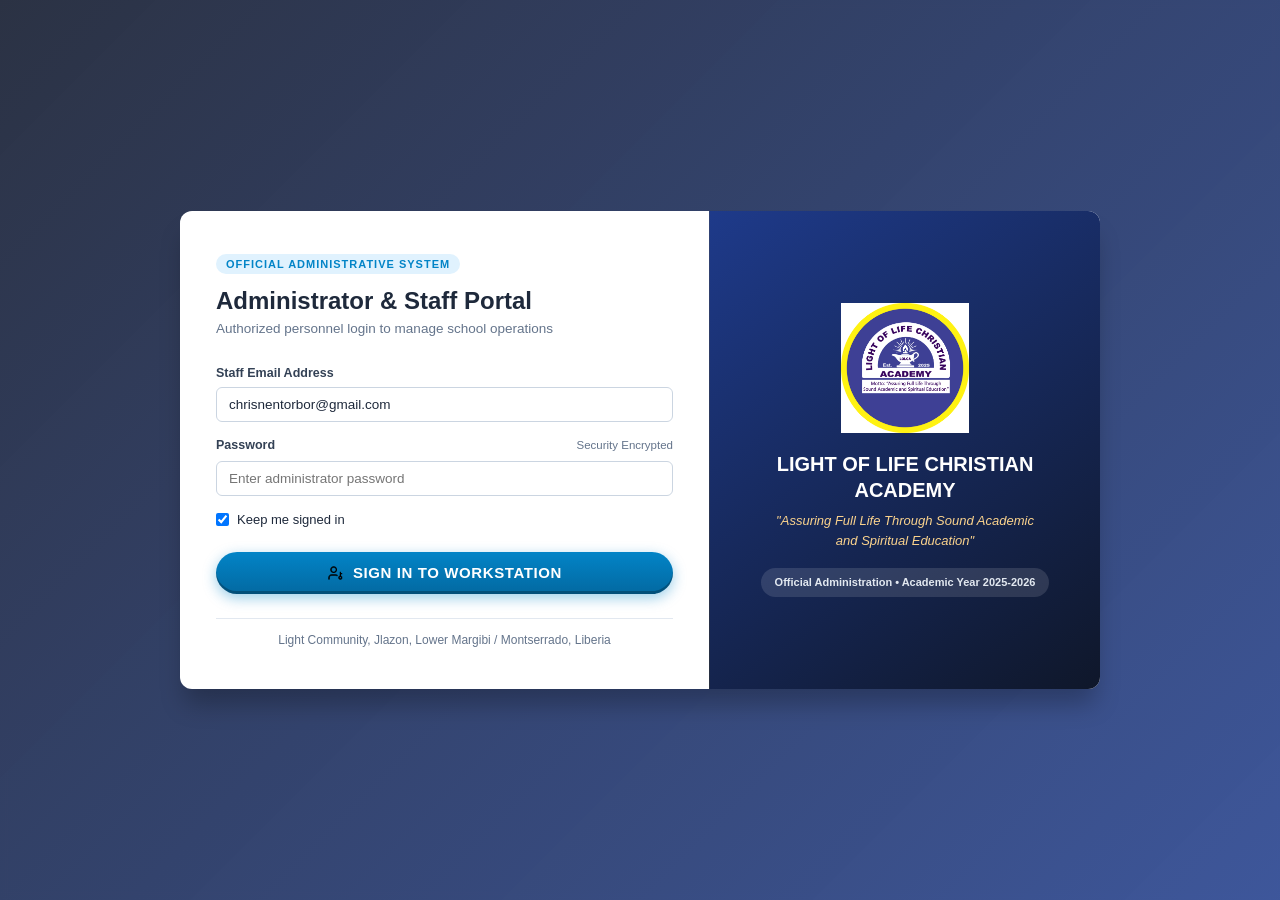
==== commit 9f675d33: "Add files via upload" ====
--- a/admin.html
+++ b/admin.html
@@ -9,6 +9,21 @@
   <meta name="theme-color" content="#1e3a8a">
   <link rel="stylesheet" href="assets/css/tokens.css">
   <link rel="stylesheet" href="assets/css/styles.css">
+  <script>
+    window.__pwaInstallPrompt = null;
+    window.addEventListener('beforeinstallprompt', (e) => {
+      e.preventDefault();
+      window.__pwaInstallPrompt = e;
+      if (window.LOLCA_APP && typeof window.LOLCA_APP.onInstallPromptReady === 'function') {
+        window.LOLCA_APP.onInstallPromptReady(e);
+      }
+    });
+    if ('serviceWorker' in navigator) {
+      window.addEventListener('load', () => {
+        navigator.serviceWorker.register('sw.js').catch(() => {});
+      });
+    }
+  </script>
 </head>
 <body>
 
@@ -185,8 +200,18 @@
           <div class="top-nav-left">
             <span class="top-nav-title" id="pageHeaderTitle">Primary Portal Dashboard</span>
           </div>
-          <div class="top-nav-right" style="display:flex; align-items:center; gap:8px;">
-            <button type="button" id="btnTopDownloadApp" class="btn btn-secondary btn-sm" title="Install App">
+          <div class="top-nav-right" style="display:flex; align-items:center; gap:10px;">
+            <div class="global-year-selector" style="display:flex; align-items:center; gap:6px; background:#f1f5f9; padding:4px 12px; border-radius:9999px; border:1px solid #cbd5e1;">
+              <span style="font-size:11px; font-weight:800; text-transform:uppercase; color:#0369a1; letter-spacing:0.5px;">Session:</span>
+              <select id="globalAcademicYearSelect" class="select-field" style="width:auto; padding:3px 8px; font-size:12px; font-weight:800; border:none; background:transparent; cursor:pointer; color:#1e293b;">
+                <option value="2026/2027" selected>2026/2027</option>
+                <option value="2027/2028">2027/2028</option>
+                <option value="2028/2029">2028/2029</option>
+                <option value="2029/2030">2029/2030</option>
+                <option value="2030/2031">2030/2031</option>
+              </select>
+            </div>
+            <button type="button" id="btnTopDownloadApp" class="btn btn-secondary btn-sm" onclick="LOLCA_APP.installWebApp()" title="Install App on Device">
               <img src="assets/icons/download (2).png" class="sys-icon" alt="Download">
               Download App
             </button>
@@ -215,35 +240,6 @@
             <div class="dashboard-heading-box no-print">
               <h2>Primary Portal Dashboard</h2>
               <span class="text-muted" style="font-size:13px;">Light of Life Christian Academy &bull; Academic Year 2025-2026</span>
-            </div>
-
-            <!-- Global Quick Stats -->
-            <div class="finance-summary-grid no-print" style="margin-bottom:20px;">
-              <div class="finance-stat-card stat-revenue">
-                <span class="finance-stat-label">Total Students</span>
-                <span class="finance-stat-amount" id="dashTotalStudents">0</span>
-                <span class="finance-stat-sub">Enrolled across 9 classes</span>
-              </div>
-              <div class="finance-stat-card stat-net">
-                <span class="finance-stat-label">Active Staff</span>
-                <span class="finance-stat-amount" id="dashTotalStaff">0</span>
-                <span class="finance-stat-sub">Teachers & Support Team</span>
-              </div>
-              <div class="finance-stat-card stat-revenue">
-                <span class="finance-stat-label">Total Revenue Raised</span>
-                <span class="finance-stat-amount" id="dashTotalRevenue">$0</span>
-                <span class="finance-stat-sub">Student tuition & fees paid</span>
-              </div>
-              <div class="finance-stat-card stat-expense">
-                <span class="finance-stat-label">Total Spent (Expenses + Payroll)</span>
-                <span class="finance-stat-amount" id="dashTotalSpent">$0</span>
-                <span class="finance-stat-sub">Operations & salaries</span>
-              </div>
-              <div class="finance-stat-card stat-payroll">
-                <span class="finance-stat-label">Net School Balance</span>
-                <span class="finance-stat-amount" id="dashNetBalance">$0</span>
-                <span class="finance-stat-sub">Real-time revenue minus spent</span>
-              </div>
             </div>
 
             <!-- Image 5 Style Cards Grid -->
@@ -462,6 +458,25 @@
               </div>
 
               <div class="content-box-body">
+                <!-- Dynamic Student Statistics Breakdown -->
+                <div class="finance-summary-grid no-print" style="margin-bottom:16px; grid-template-columns: repeat(auto-fit, minmax(200px, 1fr));">
+                  <div class="finance-stat-card stat-revenue" style="padding:14px 18px;">
+                    <span class="finance-stat-label">Total Enrolled</span>
+                    <span class="finance-stat-amount" id="statStudentsTotal">0</span>
+                    <span class="finance-stat-sub" id="statStudentsScope">All Classes</span>
+                  </div>
+                  <div class="finance-stat-card" style="padding:14px 18px; border-left:4px solid #0284c7;">
+                    <span class="finance-stat-label">Total Male</span>
+                    <span class="finance-stat-amount" id="statStudentsMale" style="color:#0284c7;">0</span>
+                    <span class="finance-stat-sub" id="statStudentsMalePercent">0%</span>
+                  </div>
+                  <div class="finance-stat-card" style="padding:14px 18px; border-left:4px solid #db2777;">
+                    <span class="finance-stat-label">Total Female</span>
+                    <span class="finance-stat-amount" id="statStudentsFemale" style="color:#db2777;">0</span>
+                    <span class="finance-stat-sub" id="statStudentsFemalePercent">0%</span>
+                  </div>
+                </div>
+
                 <!-- Filter Bar -->
                 <div class="toolbar-row" style="background:#f8fafc; padding:12px 16px; border-radius:6px; border:1px solid #e2e8f0; margin-bottom:16px; display:flex; gap:12px; align-items:center; flex-wrap:wrap;">
                   <input type="text" id="studentSearch" class="input-field" placeholder="Search by student ID, student name, or guardian..." style="max-width:320px;">
@@ -496,6 +511,7 @@
                   <table class="data-table">
                     <thead>
                       <tr>
+                        <th style="width:40px; text-align:center;" title="Click to view payment breakdown">Pay</th>
                         <th style="width:48px;">Photo</th>
                         <th>Student Name</th>
                         <th>Student ID</th>
@@ -508,7 +524,7 @@
                       </tr>
                     </thead>
                     <tbody id="studentsTableBody">
-                      <tr><td colspan="9" class="text-center text-muted" style="padding:24px;">Loading student records...</td></tr>
+                      <tr><td colspan="10" class="text-center text-muted" style="padding:24px;">Loading student records...</td></tr>
                     </tbody>
                   </table>
                 </div>
@@ -879,7 +895,7 @@
                     Install this School Management System on your Windows PC, Android, Mac, or iOS home screen for instant, one-click access and offline capability.
                   </p>
                 </div>
-                <button type="button" id="btnInstallAppAdmin" class="btn btn-secondary" style="background:#ffffff; color:#1e3a8a; font-weight:800; border:none; padding:12px 24px; font-size:14px; box-shadow:0 4px 6px rgba(0,0,0,0.15);">
+                <button type="button" id="btnInstallAppAdmin" class="btn btn-secondary" onclick="LOLCA_APP.installWebApp()" style="background:#ffffff; color:#1e3a8a; font-weight:800; border:none; padding:12px 24px; font-size:14px; box-shadow:0 4px 6px rgba(0,0,0,0.15); cursor:pointer;">
                   <img src="assets/icons/download (2).png" class="sys-icon" alt="Download">
                   Download / Install App
                 </button>
@@ -912,10 +928,6 @@
                   <button type="button" class="btn btn-secondary" onclick="LOLCA_APP.shareLink('admin', 'copy')">
                     <img src="assets/icons/file-text.png" class="sys-icon" alt="Copy">
                     Copy Staff Portal Link
-                  </button>
-                  <button type="button" class="btn btn-secondary" onclick="LOLCA_APP.shareLink('student', 'copy')" style="margin-left:auto;">
-                    <img src="assets/icons/circle-user-round.png" class="sys-icon" alt="Student">
-                    Copy Student Portal Link
                   </button>
                 </div>
               </div>
@@ -1616,11 +1628,6 @@
             <img src="assets/icons/file-text.png" class="sys-icon" alt="Copy">
             Copy Staff Portal Link to Clipboard
           </button>
-          <hr style="border:0; border-top:1px solid #e2e8f0; margin:4px 0;">
-          <button type="button" class="btn btn-secondary" onclick="LOLCA_APP.shareLink('student', 'copy')">
-            <img src="assets/icons/circle-user-round.png" class="sys-icon" alt="Student">
-            Copy Student Portal Link to Clipboard
-          </button>
         </div>
       </div>
       <div class="modal-footer">
--- a/assets/css/styles.css
+++ b/assets/css/styles.css
@@ -51,33 +51,187 @@
   object-fit: contain;
 }
 
-/* Buttons */
+/* Modern Capsule / Pill Buttons (matching UI image style) */
 .btn {
   display: inline-flex;
   align-items: center;
   justify-content: center;
-  gap: 8px;
+  gap: 10px;
   font-family: inherit;
-  font-size: 13.5px;
-  font-weight: 600;
-  padding: 9px 16px;
-  border-radius: 6px;
-  border: 1px solid transparent;
+  font-size: 13px;
+  font-weight: 800;
+  text-transform: uppercase;
+  letter-spacing: 0.6px;
+  padding: 10px 22px;
+  border-radius: 9999px;
+  border: none;
   cursor: pointer;
-  transition: all 0.2s ease;
+  transition: all 0.22s cubic-bezier(0.4, 0, 0.2, 1);
   text-decoration: none;
   line-height: 1.2;
-}
-.btn:disabled { opacity: 0.6; cursor: not-allowed; }
-.btn-primary { background-color: #0284c7; color: #ffffff; }
-.btn-primary:hover:not(:disabled) { background-color: #0369a1; }
-.btn-accent { background-color: #f59e0b; color: #ffffff; }
-.btn-accent:hover:not(:disabled) { background-color: #d97706; }
-.btn-danger { background-color: #ef4444; color: #ffffff; }
-.btn-danger:hover:not(:disabled) { background-color: #dc2626; }
-.btn-secondary { background-color: #ffffff; color: #1e293b; border-color: #cbd5e1; }
-.btn-secondary:hover:not(:disabled) { background-color: #f8fafc; border-color: #94a3b8; }
-.btn-sm { font-size: 12px; padding: 5px 10px; border-radius: 4px; }
+  position: relative;
+  box-shadow: 0 4px 14px rgba(0, 0, 0, 0.16), inset 0 -3px 0 rgba(0, 0, 0, 0.2);
+}
+.btn:hover:not(:disabled) {
+  transform: translateY(-2px);
+  filter: brightness(1.08);
+  box-shadow: 0 7px 18px rgba(0, 0, 0, 0.22), inset 0 -3px 0 rgba(0, 0, 0, 0.22);
+}
+.btn:active:not(:disabled) {
+  transform: translateY(1px);
+  box-shadow: 0 2px 6px rgba(0, 0, 0, 0.18), inset 0 -1px 0 rgba(0, 0, 0, 0.25);
+}
+.btn:disabled {
+  opacity: 0.55;
+  cursor: not-allowed;
+  transform: none;
+  box-shadow: none;
+}
+
+/* Color Themes Matching Uploaded Pill Button Palette */
+.btn-primary {
+  background: linear-gradient(180deg, #0284c7 0%, #0369a1 100%);
+  color: #ffffff;
+  box-shadow: 0 4px 14px rgba(2, 132, 199, 0.4), inset 0 -3px 0 rgba(0, 0, 0, 0.25);
+}
+.btn-primary:hover:not(:disabled) {
+  background: linear-gradient(180deg, #0ea5e9 0%, #0284c7 100%);
+  box-shadow: 0 7px 20px rgba(2, 132, 199, 0.5), inset 0 -3px 0 rgba(0, 0, 0, 0.25);
+}
+
+.btn-accent, .btn-orange {
+  background: linear-gradient(180deg, #f97316 0%, #ea580c 100%);
+  color: #ffffff;
+  box-shadow: 0 4px 14px rgba(249, 115, 22, 0.4), inset 0 -3px 0 rgba(0, 0, 0, 0.25);
+}
+.btn-accent:hover:not(:disabled), .btn-orange:hover:not(:disabled) {
+  background: linear-gradient(180deg, #fb923c 0%, #f97316 100%);
+  box-shadow: 0 7px 20px rgba(249, 115, 22, 0.5), inset 0 -3px 0 rgba(0, 0, 0, 0.25);
+}
+
+.btn-danger, .btn-pink {
+  background: linear-gradient(180deg, #e11d48 0%, #be123c 100%);
+  color: #ffffff;
+  box-shadow: 0 4px 14px rgba(225, 29, 72, 0.4), inset 0 -3px 0 rgba(0, 0, 0, 0.25);
+}
+.btn-danger:hover:not(:disabled), .btn-pink:hover:not(:disabled) {
+  background: linear-gradient(180deg, #f43f5e 0%, #e11d48 100%);
+  box-shadow: 0 7px 20px rgba(225, 29, 72, 0.5), inset 0 -3px 0 rgba(0, 0, 0, 0.25);
+}
+
+.btn-purple {
+  background: linear-gradient(180deg, #9333ea 0%, #7e22ce 100%);
+  color: #ffffff;
+  box-shadow: 0 4px 14px rgba(147, 51, 234, 0.4), inset 0 -3px 0 rgba(0, 0, 0, 0.25);
+}
+.btn-purple:hover:not(:disabled) {
+  background: linear-gradient(180deg, #a855f7 0%, #9333ea 100%);
+  box-shadow: 0 7px 20px rgba(147, 51, 234, 0.5), inset 0 -3px 0 rgba(0, 0, 0, 0.25);
+}
+
+.btn-teal {
+  background: linear-gradient(180deg, #0d9488 0%, #0f766e 100%);
+  color: #ffffff;
+  box-shadow: 0 4px 14px rgba(13, 148, 136, 0.4), inset 0 -3px 0 rgba(0, 0, 0, 0.25);
+}
+.btn-teal:hover:not(:disabled) {
+  background: linear-gradient(180deg, #14b8a6 0%, #0d9488 100%);
+  box-shadow: 0 7px 20px rgba(13, 148, 136, 0.5), inset 0 -3px 0 rgba(0, 0, 0, 0.25);
+}
+
+.btn-success, .btn-green {
+  background: linear-gradient(180deg, #16a34a 0%, #15803d 100%);
+  color: #ffffff;
+  box-shadow: 0 4px 14px rgba(22, 163, 74, 0.4), inset 0 -3px 0 rgba(0, 0, 0, 0.25);
+}
+.btn-success:hover:not(:disabled), .btn-green:hover:not(:disabled) {
+  background: linear-gradient(180deg, #22c55e 0%, #16a34a 100%);
+  box-shadow: 0 7px 20px rgba(22, 163, 74, 0.5), inset 0 -3px 0 rgba(0, 0, 0, 0.25);
+}
+
+.btn-secondary {
+  background: linear-gradient(180deg, #475569 0%, #334155 100%);
+  color: #ffffff;
+  box-shadow: 0 4px 14px rgba(51, 65, 85, 0.35), inset 0 -3px 0 rgba(0, 0, 0, 0.25);
+}
+.btn-secondary:hover:not(:disabled) {
+  background: linear-gradient(180deg, #64748b 0%, #475569 100%);
+  box-shadow: 0 7px 20px rgba(51, 65, 85, 0.45), inset 0 -3px 0 rgba(0, 0, 0, 0.25);
+}
+
+.btn-sm {
+  font-size: 11px;
+  padding: 6px 14px;
+  letter-spacing: 0.5px;
+  gap: 6px;
+  box-shadow: 0 3px 8px rgba(0, 0, 0, 0.14), inset 0 -2px 0 rgba(0, 0, 0, 0.2);
+}
+
+/* Circular Arrow Badge like in Reference Image */
+.btn-arrow-circle {
+  display: inline-flex;
+  align-items: center;
+  justify-content: center;
+  width: 20px;
+  height: 20px;
+  border-radius: 50%;
+  border: 1.8px solid rgba(255, 255, 255, 0.85);
+  font-size: 11px;
+  font-weight: 900;
+  line-height: 1;
+  margin-left: 2px;
+  background: rgba(255, 255, 255, 0.15);
+  transition: transform 0.2s ease;
+}
+.btn:hover .btn-arrow-circle {
+  transform: translateX(2px);
+  background: rgba(255, 255, 255, 0.28);
+}
+
+/* (+) Expand Button for Student Payment Rows */
+.btn-expand-payments {
+  display: inline-flex;
+  align-items: center;
+  justify-content: center;
+  width: 24px;
+  height: 24px;
+  border-radius: 50%;
+  background: linear-gradient(180deg, #0284c7 0%, #0369a1 100%);
+  color: #ffffff;
+  font-weight: 900;
+  font-size: 15px;
+  line-height: 1;
+  border: none;
+  cursor: pointer;
+  box-shadow: 0 2px 6px rgba(2, 132, 199, 0.35);
+  transition: all 0.2s cubic-bezier(0.4, 0, 0.2, 1);
+}
+.btn-expand-payments:hover {
+  transform: scale(1.15);
+  background: linear-gradient(180deg, #0ea5e9 0%, #0284c7 100%);
+}
+.btn-expand-payments.expanded {
+  background: linear-gradient(180deg, #e11d48 0%, #be123c 100%);
+  box-shadow: 0 2px 6px rgba(225, 29, 72, 0.4);
+  transform: rotate(45deg);
+}
+
+/* Nested Student Payment Row Accordion */
+.student-payment-accordion-row {
+  background-color: #f8fafc;
+  transition: all 0.3s ease;
+}
+.student-payment-accordion-row td {
+  padding: 12px 18px !important;
+  border-bottom: 2px solid #e2e8f0;
+}
+.student-payment-card {
+  background: #ffffff;
+  border: 1px solid #cbd5e1;
+  border-radius: 8px;
+  padding: 14px 18px;
+  box-shadow: 0 2px 8px rgba(0, 0, 0, 0.05);
+}
 
 /* Form Controls */
 .form-group { margin-bottom: 14px; text-align: left; }
